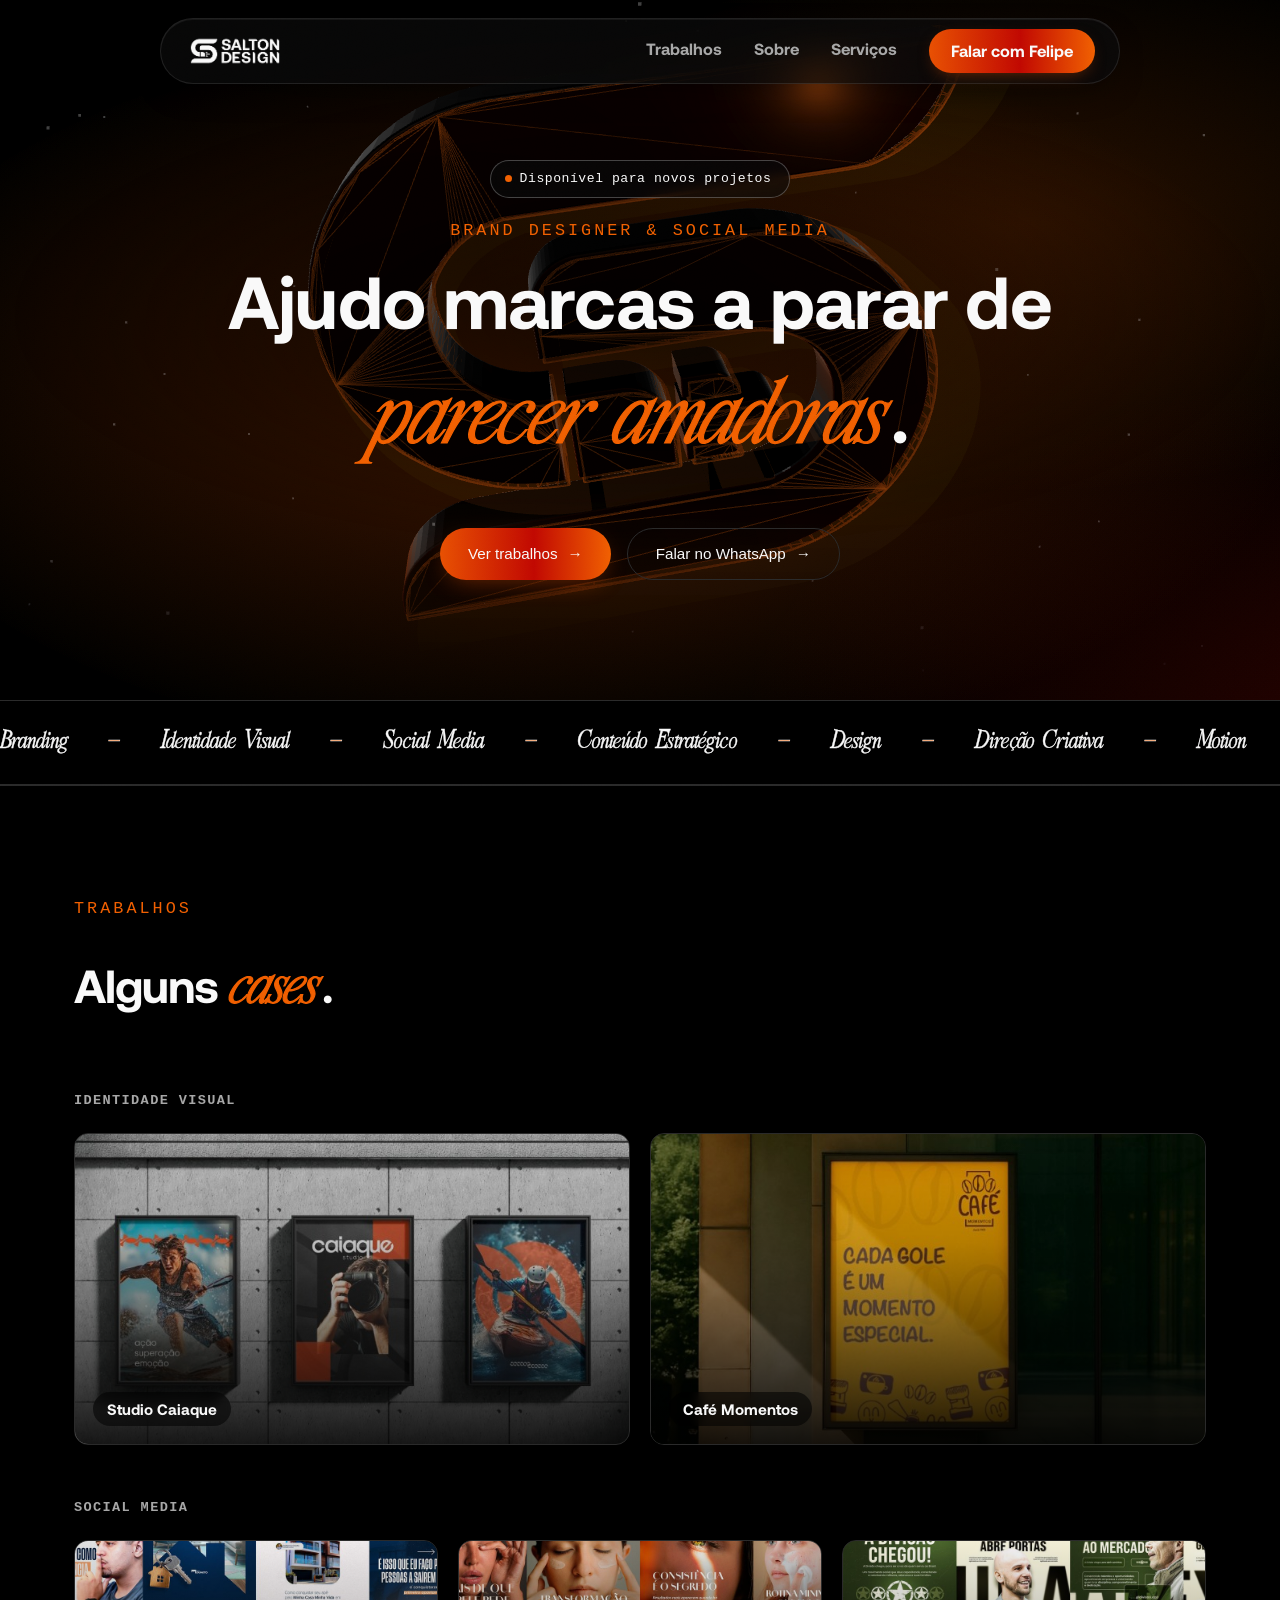
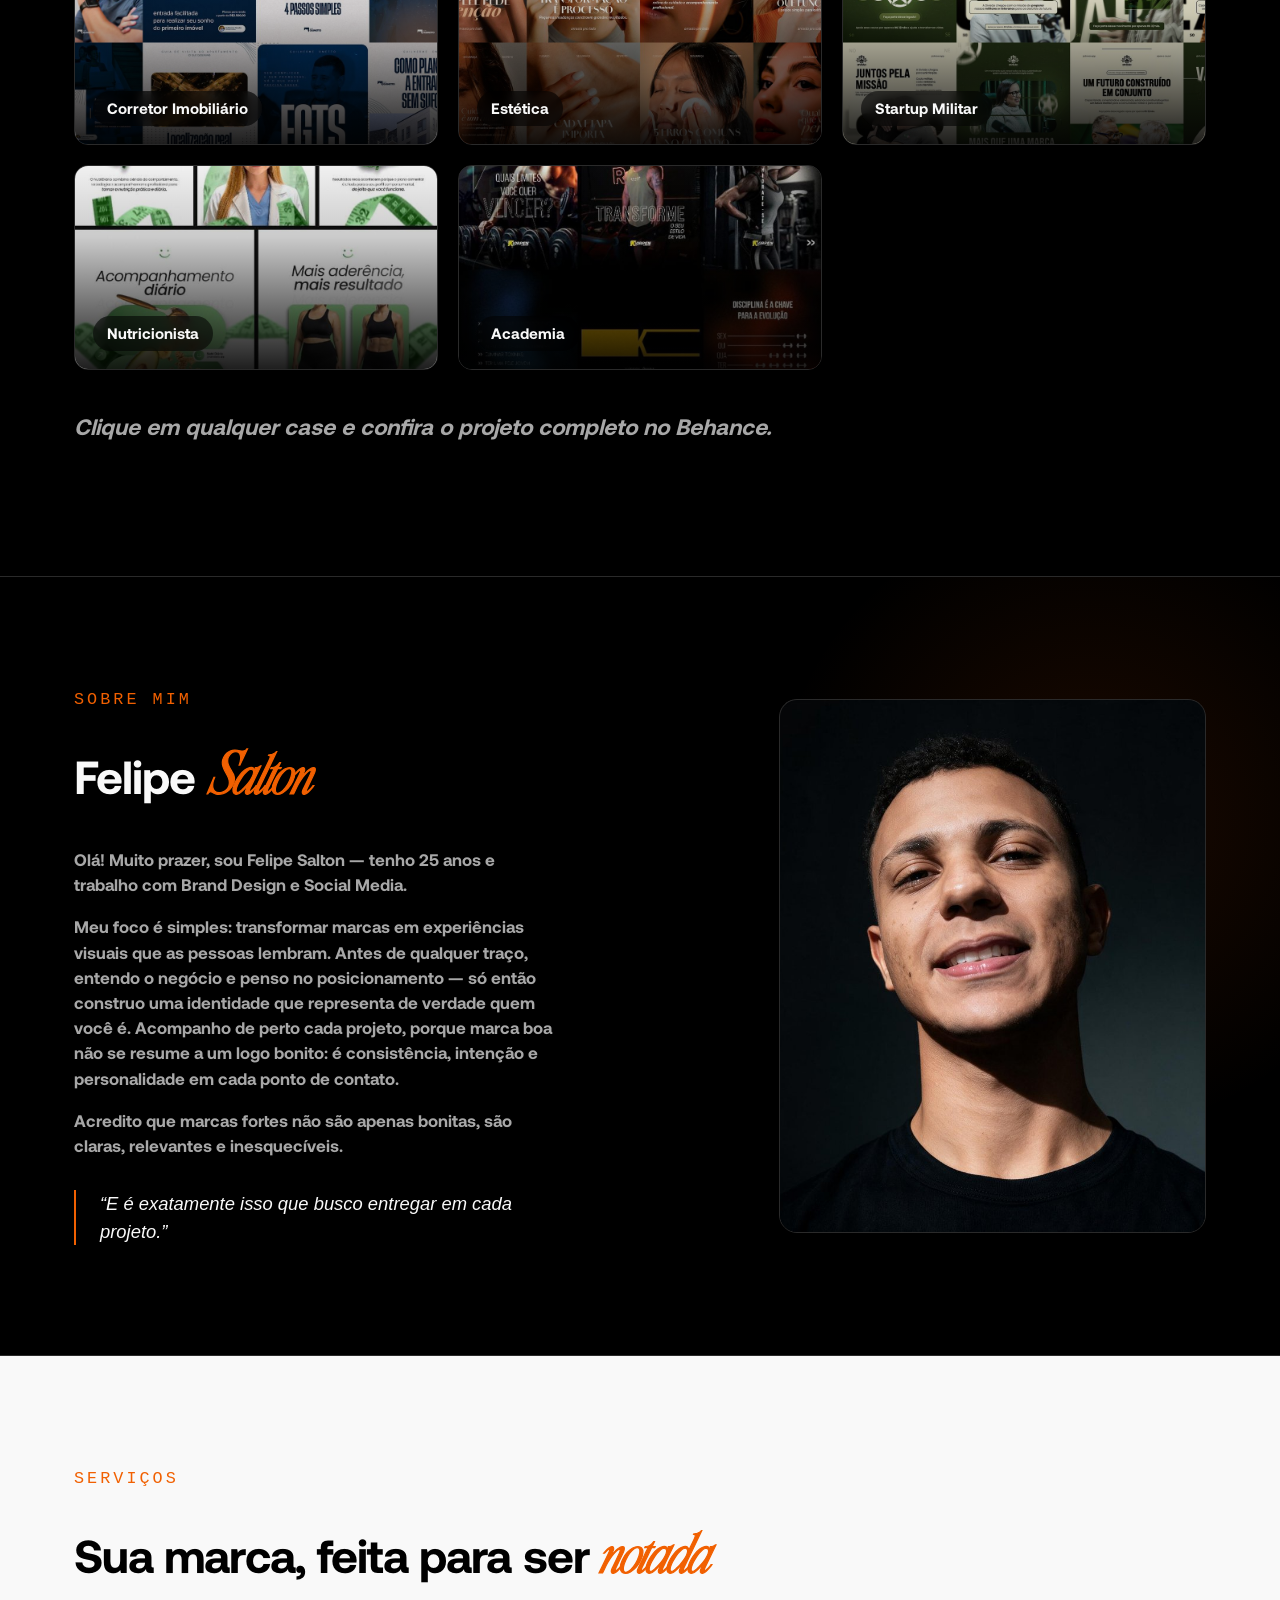
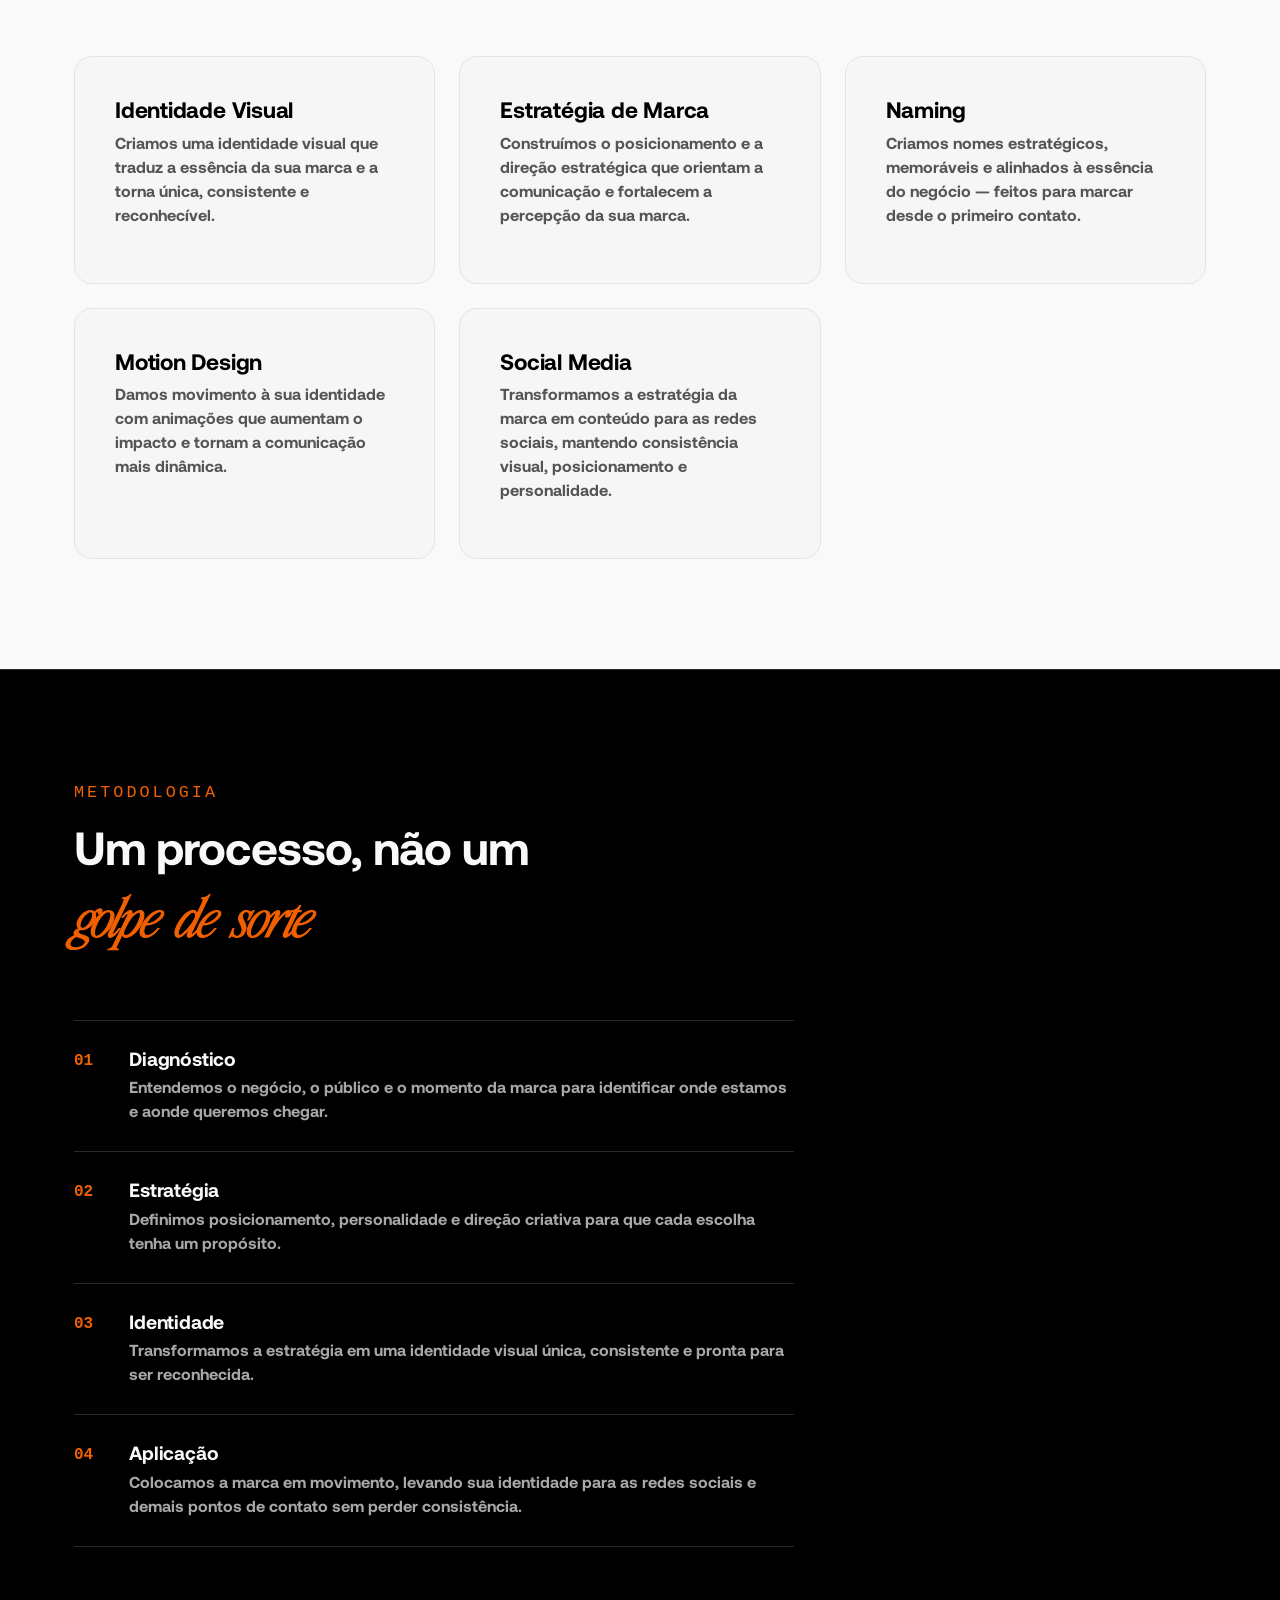
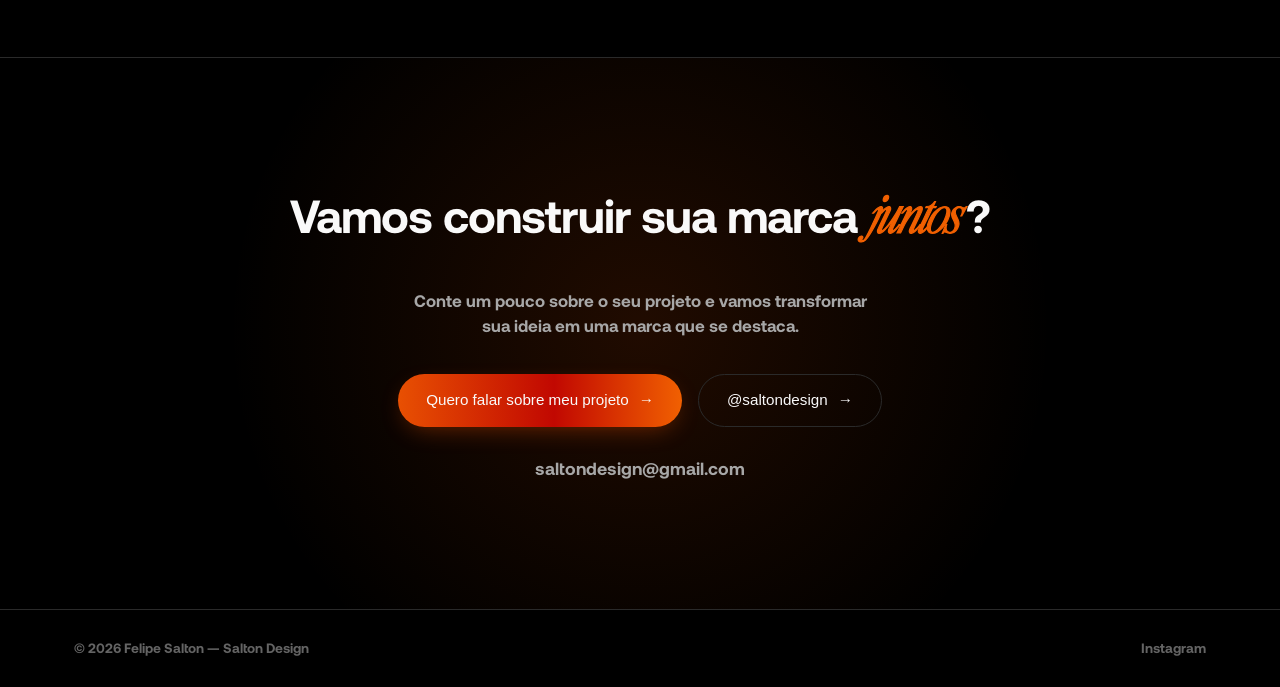
==== index.html @ 29481489 "Atualiza site do Felipe: logo real no fundo 3D do hero, logo e favicon no header, carrossel mobile e" ====
<!doctype html>
<html lang="pt-BR">
<head>
  <meta charset="UTF-8" />
  <meta name="viewport" content="width=device-width, initial-scale=1.0" />
  <title>Felipe Salton — Brand Designer & Social Media</title>
  <meta name="description" content="Felipe Salton — Brand Designer e Social Media. Identidade visual e conteúdo estratégico para marcas que querem parar de parecer amadoras e começar a ser notadas." />
  <link rel="icon" href="favicon.ico" sizes="any" />
  <link rel="icon" type="image/png" sizes="32x32" href="assets/img/favicon-32.png" />
  <link rel="icon" type="image/png" sizes="16x16" href="assets/img/favicon-16.png" />
  <link rel="icon" type="image/png" sizes="192x192" href="assets/img/favicon-192.png" />
  <link rel="apple-touch-icon" href="assets/img/apple-touch-icon.png" />
  <link rel="stylesheet" href="css/style.css" />
</head>
<body>

  <div class="progress-bar" id="progressBar"></div>
  <div class="cursor-glow" id="cursorGlow" aria-hidden="true"></div>

  <header class="site-header" id="top">
    <div class="container header-inner">
      <a href="#top" class="logo">
        <img src="assets/img/logo-salton.png" alt="Salton Design" class="logo-img" />
      </a>
      <nav class="nav" id="nav">
        <a href="#trabalhos">Trabalhos</a>
        <a href="#sobre">Sobre</a>
        <a href="#servicos">Serviços</a>
        <a href="#contato" class="nav-cta">Falar com Felipe</a>
      </nav>
      <button class="nav-toggle" id="navToggle" aria-label="Abrir menu">
        <span></span><span></span><span></span>
      </button>
    </div>
  </header>

  <main>
    <section class="hero">
      <canvas class="hero-canvas" id="heroCanvas" aria-hidden="true"></canvas>
      <div class="container hero-content">
        <div class="status-pill reveal">
          <span class="status-dot"></span>
          Disponível para novos projetos
        </div>
        <p class="eyebrow reveal">Brand Designer & Social Media</p>
        <h1 class="hero-title reveal">
          Ajudo marcas a parar de <em class="gradient-text">parecer amadoras</em>.
        </h1>
        <div class="hero-actions reveal">
          <a href="#trabalhos" class="btn btn-primary">Ver trabalhos</a>
          <a href="#contato" class="btn btn-outline">Falar no WhatsApp</a>
        </div>
      </div>
    </section>

    <div class="marquee" aria-hidden="true">
      <div class="marquee-track">
        <span>Branding</span><span class="dot">—</span>
        <span>Identidade Visual</span><span class="dot">—</span>
        <span>Social Media</span><span class="dot">—</span>
        <span>Conteúdo Estratégico</span><span class="dot">—</span>
        <span>Design</span><span class="dot">—</span>
        <span>Direção Criativa</span><span class="dot">—</span>
        <span>Motion</span><span class="dot">—</span>
        <span>Branding</span><span class="dot">—</span>
        <span>Identidade Visual</span><span class="dot">—</span>
        <span>Social Media</span><span class="dot">—</span>
        <span>Conteúdo Estratégico</span><span class="dot">—</span>
        <span>Design</span><span class="dot">—</span>
        <span>Direção Criativa</span><span class="dot">—</span>
        <span>Motion</span><span class="dot">—</span>
      </div>
    </div>

    <section id="trabalhos" class="section trabalhos">
      <div class="container">
        <p class="eyebrow reveal">Trabalhos</p>
        <h2 class="reveal">Alguns <em class="gradient-text">cases</em>.</h2>

        <h3 class="trabalhos-subhead reveal">Identidade Visual</h3>
        <div class="trabalhos-carousel">
          <button type="button" class="carousel-arrow carousel-arrow--prev" data-carousel-prev aria-label="Case anterior">‹</button>
          <div class="trabalhos-grid" data-carousel-track>
            <a href="https://www.behance.net/gallery/246792727/Studio-Caiaque" target="_blank" rel="noopener" class="trabalho-card reveal">
              <img class="trabalho-img" src="assets/img/studio-caiaque-capa.jpg" alt="Identidade visual Caiaque Studio" loading="lazy" />
              <span class="trabalho-label">Studio Caiaque</span>
              <span class="trabalho-arrow">↗</span>
            </a>
            <a href="https://www.behance.net/gallery/240354937/Caf-Momentos-Identidade-Visual" target="_blank" rel="noopener" class="trabalho-card reveal">
              <img class="trabalho-img" src="assets/img/cafe-momentos-capa.jpg" alt="Identidade visual Café Momentos" loading="lazy" />
              <span class="trabalho-label">Café Momentos</span>
              <span class="trabalho-arrow">↗</span>
            </a>
          </div>
          <button type="button" class="carousel-arrow carousel-arrow--next" data-carousel-next aria-label="Próximo case">›</button>
        </div>

        <h3 class="trabalhos-subhead reveal">Social Media</h3>
        <div class="trabalhos-carousel">
          <button type="button" class="carousel-arrow carousel-arrow--prev" data-carousel-prev aria-label="Case anterior">‹</button>
          <div class="trabalhos-grid trabalhos-grid--tres" data-carousel-track>
            <a href="https://www.behance.net/gallery/250361155/Design-Social-Media-Corretor-Imobiliario" target="_blank" rel="noopener" class="trabalho-card reveal">
              <img class="trabalho-img" src="assets/img/corretor-imobiliario-capa.jpg" alt="Social media Corretor Imobiliário" loading="lazy" />
              <span class="trabalho-label">Corretor Imobiliário</span>
              <span class="trabalho-arrow">↗</span>
            </a>
            <a href="https://www.behance.net/gallery/242320475/Design-Social-Media-Esttica" target="_blank" rel="noopener" class="trabalho-card reveal">
              <img class="trabalho-img" src="assets/img/estetica-capa.jpg" alt="Social media Estética" loading="lazy" />
              <span class="trabalho-label">Estética</span>
              <span class="trabalho-arrow">↗</span>
            </a>
            <a href="https://www.behance.net/gallery/234289339/Startup-Militar-Social-Media" target="_blank" rel="noopener" class="trabalho-card reveal">
              <img class="trabalho-img" src="assets/img/startup-militar-capa.jpg" alt="Social media Startup Militar" loading="lazy" />
              <span class="trabalho-label">Startup Militar</span>
              <span class="trabalho-arrow">↗</span>
            </a>
            <a href="https://www.behance.net/gallery/240787285/Social-Media-Nutricionista" target="_blank" rel="noopener" class="trabalho-card reveal">
              <img class="trabalho-img" src="assets/img/nutricionista-capa.jpg" alt="Social media Nutricionista" loading="lazy" />
              <span class="trabalho-label">Nutricionista</span>
              <span class="trabalho-arrow">↗</span>
            </a>
            <a href="https://www.behance.net/gallery/238317147/Academia-Social-Media" target="_blank" rel="noopener" class="trabalho-card reveal">
              <img class="trabalho-img" src="assets/img/academia-capa.jpg" alt="Social media Academia" loading="lazy" />
              <span class="trabalho-label">Academia</span>
              <span class="trabalho-arrow">↗</span>
            </a>
          </div>
          <button type="button" class="carousel-arrow carousel-arrow--next" data-carousel-next aria-label="Próximo case">›</button>
        </div>

        <p class="trabalhos-nota reveal">Clique em qualquer case e confira o projeto completo no Behance.</p>
      </div>
    </section>

    <section id="sobre" class="section sobre">
      <div class="container sobre-grid">
        <div class="sobre-text reveal">
          <p class="eyebrow">Sobre mim</p>
          <h2>Felipe <em class="gradient-text">Salton</em></h2>
          <p>
            Olá! Muito prazer, sou Felipe Salton — tenho 25 anos e trabalho com Brand
            Design e Social Media.
          </p>
          <p>
            Meu foco é simples: transformar marcas em experiências visuais que as pessoas
            lembram. Antes de qualquer traço, entendo o negócio e penso no posicionamento
            — só então construo uma identidade que representa de verdade quem você é.
            Acompanho de perto cada projeto, porque marca boa não se resume a um logo
            bonito: é consistência, intenção e personalidade em cada ponto de contato.
          </p>
          <p>
            Acredito que marcas fortes não são apenas bonitas, são claras, relevantes e
            inesquecíveis.
          </p>
          <blockquote class="sobre-quote">
            “E é exatamente isso que busco entregar em cada projeto.”
          </blockquote>
        </div>
        <div class="sobre-photo reveal">
          <div class="photo-frame">
            <img class="photo-img" src="assets/img/felipe-foto.jpg" alt="Felipe Salton" loading="lazy" />
          </div>
        </div>
      </div>
    </section>

    <section id="servicos" class="section servicos">
      <div class="container">
        <p class="eyebrow reveal">Serviços</p>
        <h2 class="reveal">Sua marca, feita para ser <em class="gradient-text">notada</em></h2>
        <div class="servicos-grid servicos-grid--cinco">
          <div class="servico-card reveal">
            <h3>Identidade Visual</h3>
            <p>Criamos uma identidade visual que traduz a essência da sua marca e a torna única, consistente e reconhecível.</p>
          </div>
          <div class="servico-card reveal">
            <h3>Estratégia de Marca</h3>
            <p>Construímos o posicionamento e a direção estratégica que orientam a comunicação e fortalecem a percepção da sua marca.</p>
          </div>
          <div class="servico-card reveal">
            <h3>Naming</h3>
            <p>Criamos nomes estratégicos, memoráveis e alinhados à essência do negócio — feitos para marcar desde o primeiro contato.</p>
          </div>
          <div class="servico-card reveal">
            <h3>Motion Design</h3>
            <p>Damos movimento à sua identidade com animações que aumentam o impacto e tornam a comunicação mais dinâmica.</p>
          </div>
          <div class="servico-card reveal">
            <h3>Social Media</h3>
            <p>Transformamos a estratégia da marca em conteúdo para as redes sociais, mantendo consistência visual, posicionamento e personalidade.</p>
          </div>
        </div>
      </div>
    </section>

    <section id="metodologia" class="section metodologia">
      <div class="container">
        <p class="eyebrow reveal">Metodologia</p>
        <h2 class="reveal">Um processo, não um <br /><em class="gradient-text">golpe de sorte</em></h2>
        <ol class="metodologia-lista">
          <li class="metodologia-item reveal">
            <span class="metodologia-num">01</span>
            <div>
              <h3>Diagnóstico</h3>
              <p>Entendemos o negócio, o público e o momento da marca para identificar onde estamos e aonde queremos chegar.</p>
            </div>
          </li>
          <li class="metodologia-item reveal">
            <span class="metodologia-num">02</span>
            <div>
              <h3>Estratégia</h3>
              <p>Definimos posicionamento, personalidade e direção criativa para que cada escolha tenha um propósito.</p>
            </div>
          </li>
          <li class="metodologia-item reveal">
            <span class="metodologia-num">03</span>
            <div>
              <h3>Identidade</h3>
              <p>Transformamos a estratégia em uma identidade visual única, consistente e pronta para ser reconhecida.</p>
            </div>
          </li>
          <li class="metodologia-item reveal">
            <span class="metodologia-num">04</span>
            <div>
              <h3>Aplicação</h3>
              <p>Colocamos a marca em movimento, levando sua identidade para as redes sociais e demais pontos de contato sem perder consistência.</p>
            </div>
          </li>
        </ol>
      </div>
    </section>

    <section id="contato" class="section contato">
      <div class="container contato-inner reveal">
        <h2>Vamos construir sua marca <em class="gradient-text">juntos</em>?</h2>
        <p class="contato-sub">Conte um pouco sobre o seu projeto e vamos transformar sua ideia em uma marca que se destaca.</p>
        <div class="contato-actions">
          <a href="https://wa.me/5511986952207" target="_blank" rel="noopener" class="btn btn-primary">Quero falar sobre meu projeto</a>
          <a href="https://www.instagram.com/saltondesign/" target="_blank" rel="noopener" class="btn btn-outline">@saltondesign</a>
        </div>
        <p class="contato-email">saltondesign@gmail.com</p>
      </div>
    </section>
  </main>

  <footer class="site-footer">
    <div class="container footer-inner">
      <span>© <span id="year"></span> Felipe Salton — Salton Design</span>
      <a href="https://www.instagram.com/saltondesign/" target="_blank" rel="noopener">Instagram</a>
    </div>
  </footer>

  <script type="module" src="js/hero-3d.js"></script>
  <script src="js/script.js"></script>
</body>
</html>
---- css/style.css ----
/* ==========================================================================
   Felipe Salton — Salton Design
   Fontes reais (Melodrame / Aeonik Pro) via assets/fonts/ — ver README ali.
   Até os arquivos chegarem, usa fallback de sistema equivalente.
   ========================================================================== */

@font-face {
  font-family: "Melodrame";
  src: url("../assets/fonts/Melodrame-Regular.woff2") format("woff2");
  font-weight: 400;
  font-style: normal;
  font-display: swap;
}

@font-face {
  font-family: "Aeonik Pro";
  src: url("../assets/fonts/AeonikPro-Regular.woff2") format("woff2");
  font-weight: 400;
  font-style: normal;
  font-display: swap;
}

@font-face {
  font-family: "Aeonik Pro";
  src: url("../assets/fonts/AeonikPro-Medium.woff2") format("woff2");
  font-weight: 500;
  font-style: normal;
  font-display: swap;
}

@font-face {
  font-family: "Aeonik Pro";
  src: url("../assets/fonts/AeonikPro-Bold.woff2") format("woff2");
  font-weight: 700;
  font-style: normal;
  font-display: swap;
}

/* Temporário: só temos o peso Bold da Aeonik Pro por enquanto. Cobre
   também o peso 400 (texto de corpo) com o mesmo arquivo pra usar a
   tipografia real da marca em vez do fallback do sistema. Remover
   assim que os pesos Regular/Medium chegarem (ver README em assets/fonts/). */
@font-face {
  font-family: "Aeonik Pro";
  src: url("../assets/fonts/AeonikPro-Bold.woff2") format("woff2");
  font-weight: 400;
  font-style: normal;
  font-display: swap;
}

:root {
  --black: #000000;
  --white: #f9f9f9;
  --gray: #646464;
  --gray-light: #a7a7a7;
  --gray-dark: #333333;
  --gray-border: #2a2a2a;
  --orange: #e85002;
  --orange-2: #f16001;
  --red: #c10801;

  --gradient: linear-gradient(90deg, var(--orange) 0%, var(--red) 55%, var(--orange-2) 100%);

  --font-display: "Melodrame", Georgia, "Times New Roman", serif;
  --font-body: "Aeonik Pro", "Inter", "Helvetica Neue", Arial, sans-serif;
  --font-mono: "SFMono-Regular", "JetBrains Mono", Consolas, "Liberation Mono", Menlo, monospace;

  --container: 1180px;
}

* { box-sizing: border-box; }

html { scroll-behavior: smooth; }

body {
  margin: 0;
  background: var(--black);
  color: var(--white);
  font-family: var(--font-body);
  line-height: 1.5;
  -webkit-font-smoothing: antialiased;
  position: relative;
}

/* Textura de ruído sutil sobre todo o site */
body::after {
  content: "";
  position: fixed;
  inset: 0;
  z-index: 999;
  pointer-events: none;
  opacity: 0.035;
  mix-blend-mode: overlay;
  background-image: url("data:image/svg+xml;utf8,<svg xmlns='http://www.w3.org/2000/svg' width='120' height='120'><filter id='n'><feTurbulence type='fractalNoise' baseFrequency='0.9' numOctaves='2' stitchTiles='stitch'/></filter><rect width='100%25' height='100%25' filter='url(%23n)'/></svg>");
}

main, .site-header, .site-footer, .marquee { position: relative; z-index: 1; }

/* Brilho que acompanha o cursor — só em telas com mouse de verdade */
.cursor-glow {
  position: fixed;
  inset: 0;
  z-index: 1;
  pointer-events: none;
  opacity: 0;
  transition: opacity 0.4s ease;
  background: radial-gradient(560px circle at var(--mx, 50%) var(--my, 50%), rgba(232, 80, 2, 0.07), transparent 70%);
}

.cursor-glow.is-active { opacity: 1; }

@media (prefers-reduced-motion: reduce), (hover: none) {
  .cursor-glow { display: none; }
}

/* Barra de progresso de leitura */
.progress-bar {
  position: fixed;
  top: 0;
  left: 0;
  height: 3px;
  width: 0%;
  background: var(--gradient);
  z-index: 1000;
  transition: width 0.1s linear;
}


img { max-width: 100%; display: block; }

a { color: inherit; text-decoration: none; }

h1, h2, h3 {
  font-family: var(--font-body);
  font-weight: 700;
  margin: 0 0 0.4em;
  line-height: 1.08;
  letter-spacing: -0.01em;
}

p { color: var(--gray-light); margin: 0 0 1em; }

.container {
  max-width: var(--container);
  margin: 0 auto;
  padding: 0 24px;
}

.eyebrow {
  display: flex;
  align-items: center;
  gap: 0.5em;
  text-transform: uppercase;
  letter-spacing: 0.18em;
  font-size: 1.05rem;
  color: var(--orange-2);
  font-family: var(--font-mono);
  font-weight: 500;
  margin-bottom: 1em;
}

.hero-content .eyebrow { justify-content: center; }

.gradient-text {
  display: inline-block;
  font-family: var(--font-display);
  font-weight: 400;
  font-style: italic;
  font-size: 1.35em;
  line-height: 1.6;
  margin-right: 0.1em;
  color: var(--orange-2);
  -webkit-text-stroke: 1.2px var(--orange-2);
}

/* Buttons -------------------------------------------------------------- */

.btn {
  display: inline-flex;
  align-items: center;
  justify-content: center;
  padding: 14px 28px;
  border-radius: 999px;
  font-size: 0.95rem;
  font-weight: 500;
  transition: transform 0.25s ease, opacity 0.25s ease;
}

.btn:hover { transform: translateY(-2px); }

.btn-primary {
  background: var(--gradient);
  color: var(--white);
  box-shadow: 0 8px 24px -8px rgba(232, 80, 2, 0.45);
}

.btn-primary:hover {
  box-shadow: 0 14px 32px -10px rgba(232, 80, 2, 0.6);
}

.btn-outline {
  border: 1px solid var(--gray-border);
  color: var(--white);
}

.btn-outline:hover {
  border-color: var(--orange-2);
  background: rgba(232, 80, 2, 0.08);
}

.btn::after {
  content: "→";
  margin-left: 10px;
  display: inline-block;
  transition: transform 0.25s ease;
}

.btn:hover::after { transform: translateX(4px); }

/* Header ----------------------------------------------------------------- */

.site-header {
  position: fixed;
  top: 18px;
  left: 50%;
  transform: translateX(-50%);
  width: min(960px, calc(100% - 32px));
  z-index: 50;
  background: rgba(10, 10, 10, 0.72);
  backdrop-filter: blur(18px);
  -webkit-backdrop-filter: blur(18px);
  border: 1px solid rgba(249, 249, 249, 0.1);
  border-radius: 999px;
  box-shadow: 0 12px 32px -12px rgba(0, 0, 0, 0.6), inset 0 1px 0 rgba(249, 249, 249, 0.06);
  transition: border-color 0.3s ease, background 0.3s ease, box-shadow 0.3s ease;
}

.site-header.is-scrolled {
  background: rgba(8, 8, 8, 0.9);
  border-color: rgba(249, 249, 249, 0.16);
  box-shadow: 0 12px 32px -10px rgba(0, 0, 0, 0.75), inset 0 1px 0 rgba(249, 249, 249, 0.08);
}

.header-inner {
  display: flex;
  align-items: center;
  justify-content: space-between;
  height: 64px;
}

.logo {
  display: flex;
  align-items: center;
}

.logo-img {
  height: 56px;
  width: auto;
  display: block;
}

.nav {
  display: flex;
  align-items: center;
  gap: 32px;
  font-size: 1.02rem;
}

.nav a {
  position: relative;
  color: var(--gray-light);
  padding-bottom: 4px;
  transition: color 0.2s ease;
}

.nav a::after {
  content: "";
  position: absolute;
  left: 0;
  right: 100%;
  bottom: 0;
  height: 1px;
  background: var(--orange-2);
  transition: right 0.25s ease;
}

.nav a:hover { color: var(--white); }
.nav a:hover::after { right: 0; }

.nav a.nav-cta {
  color: var(--white) !important;
  background: var(--gradient);
  padding: 10px 22px;
  border-radius: 999px;
  box-shadow: 0 6px 18px -8px rgba(232, 80, 2, 0.55);
  transition: transform 0.2s ease, box-shadow 0.2s ease;
}

.nav-cta::after { display: none; }

.nav-cta:hover {
  transform: translateY(-1px);
  box-shadow: 0 10px 22px -8px rgba(232, 80, 2, 0.7);
}

.nav-toggle {
  display: none;
  flex-direction: column;
  gap: 5px;
  background: none;
  border: none;
  cursor: pointer;
  padding: 8px;
}

.nav-toggle span {
  width: 22px;
  height: 2px;
  background: var(--white);
}

/* Hero --------------------------------------------------------------- */

.hero {
  position: relative;
  padding: 160px 0 120px;
  text-align: center;
  overflow: hidden;
  background-color: var(--black);
}

/* fundo de reserva em CSS puro — sempre visível por baixo do canvas 3D.
   Garante que o hero nunca fique vazio se o WebGL falhar (driver de
   vídeo, aceleração desligada, bloqueio de extensão etc.) */
.hero::after {
  content: "";
  position: absolute;
  inset: 0;
  z-index: 0;
  background-image:
    radial-gradient(ellipse 60% 55% at 28% 35%, rgba(232, 80, 2, 0.28), transparent 60%),
    radial-gradient(ellipse 55% 50% at 72% 65%, rgba(193, 8, 1, 0.22), transparent 65%),
    radial-gradient(ellipse 45% 40% at 50% 20%, rgba(241, 96, 1, 0.16), transparent 60%);
  background-size: 160% 160%;
  animation: hero-glow-drift 18s ease-in-out infinite alternate;
}

@keyframes hero-glow-drift {
  0% { background-position: 0% 0%; }
  100% { background-position: 100% 40%; }
}

@media (prefers-reduced-motion: reduce) {
  .hero::after { animation: none; }
}

.hero-canvas {
  position: absolute;
  inset: 0;
  z-index: 1;
  width: 100%;
  height: 100%;
  display: block;
  -webkit-mask-image: linear-gradient(to bottom, black 0%, black 70%, transparent 100%);
  mask-image: linear-gradient(to bottom, black 0%, black 70%, transparent 100%);
  filter: brightness(0.6) saturate(0.9);
  opacity: 0;
  transition: opacity 1s ease;
}

.hero-canvas.is-ready { opacity: 1; }

.hero-content {
  position: relative;
  z-index: 2;
}

.hero-content::before {
  content: "";
  position: absolute;
  z-index: -1;
  inset: -60px -80px;
  background: radial-gradient(ellipse 65% 60% at 50% 40%, rgba(0, 0, 0, 0.6), transparent 72%);
  pointer-events: none;
}

.status-pill {
  display: inline-flex;
  align-items: center;
  gap: 8px;
  margin: 0 auto 20px;
  padding: 8px 18px 8px 14px;
  border: 1px solid rgba(249, 249, 249, 0.25);
  border-radius: 999px;
  background: rgba(10, 10, 10, 0.55);
  backdrop-filter: blur(6px);
  font-family: var(--font-mono);
  font-size: 0.82rem;
  letter-spacing: 0.04em;
  color: var(--white);
}

.status-dot {
  width: 7px;
  height: 7px;
  border-radius: 50%;
  background: var(--orange-2);
  box-shadow: 0 0 0 0 rgba(241, 96, 1, 0.6);
  animation: status-pulse 2.4s ease-out infinite;
}

@keyframes status-pulse {
  0% { box-shadow: 0 0 0 0 rgba(241, 96, 1, 0.55); }
  70% { box-shadow: 0 0 0 8px rgba(241, 96, 1, 0); }
  100% { box-shadow: 0 0 0 0 rgba(241, 96, 1, 0); }
}

@media (prefers-reduced-motion: reduce) {
  .status-dot { animation: none; }
}

.hero-title {
  font-size: clamp(2.4rem, 6vw, 4.6rem);
  max-width: 900px;
  margin-left: auto;
  margin-right: auto;
}

.hero-sub {
  max-width: 560px;
  margin: 24px auto 40px;
  font-size: 1.05rem;
}

.hero-actions {
  display: flex;
  gap: 16px;
  justify-content: center;
  flex-wrap: wrap;
}

/* Marquee ------------------------------------------------------------- */

.marquee {
  overflow: hidden;
  border-top: 1px solid var(--gray-border);
  border-bottom: 1px solid var(--gray-border);
  padding: 22px 0;
  background: var(--black);
}

.marquee-track {
  display: flex;
  align-items: center;
  gap: 40px;
  width: max-content;
  animation: marquee 26s linear infinite;
  font-family: var(--font-display);
  font-size: clamp(1.1rem, 2.2vw, 1.6rem);
  color: var(--white);
  -webkit-text-stroke: 0.4px var(--white);
  white-space: nowrap;
}

.marquee-track .dot { color: var(--orange-2); font-style: normal; }

@keyframes marquee {
  from { transform: translateX(0); }
  to { transform: translateX(-50%); }
}

@media (prefers-reduced-motion: reduce) {
  .marquee-track { animation: none; }
}

/* Section generic ------------------------------------------------------ */

.section { padding: 110px 0; border-top: 1px solid var(--gray-border); }

.section h2 {
  font-size: clamp(2rem, 4.2vw, 2.9rem);
  letter-spacing: -0.02em;
  max-width: 900px;
}

/* Sobre ------------------------------------------------------------------ */

.sobre {
  position: relative;
  overflow: hidden;
}

.sobre::before {
  content: "";
  position: absolute;
  z-index: 0;
  top: -10%;
  right: -10%;
  width: 50%;
  aspect-ratio: 1;
  background: radial-gradient(circle, rgba(232, 80, 2, 0.12), transparent 70%);
  pointer-events: none;
}

.sobre-grid {
  position: relative;
  z-index: 1;
  display: grid;
  grid-template-columns: 1.2fr 0.8fr;
  gap: 64px;
  align-items: center;
}

.sobre-text p { font-size: 1.05rem; max-width: 480px; }

.sobre-quote {
  margin: 32px 0 0;
  padding-left: 24px;
  border-left: 2px solid var(--orange-2);
  font-family: var(--font-body);
  font-weight: 500;
  font-style: italic;
  font-size: 1.15rem;
  color: var(--white);
  max-width: 480px;
}

.photo-frame {
  position: relative;
  aspect-ratio: 4 / 5;
  border-radius: 18px;
  background: linear-gradient(160deg, var(--gray-dark), var(--black) 60%);
  border: 1px solid var(--gray-border);
  overflow: hidden;
}

.photo-img {
  width: 100%;
  height: 100%;
  object-fit: cover;
  object-position: top center;
}

/* Metodologia -------------------------------------------------------------- */

.metodologia-lista {
  list-style: none;
  margin: 48px 0 0;
  padding: 0;
  max-width: 720px;
}

.metodologia-item {
  position: relative;
  display: flex;
  gap: 20px;
  align-items: flex-start;
  padding: 28px 0;
  border-top: 1px solid var(--gray-border);
  transition: padding-left 0.3s ease;
}

.metodologia-item:last-child {
  border-bottom: 1px solid var(--gray-border);
}

.metodologia-num {
  flex-shrink: 0;
  width: 2.2rem;
  font-family: var(--font-mono);
  font-size: 1rem;
  font-weight: 600;
  color: var(--orange-2);
}

.metodologia-item:hover {
  padding-left: 8px;
}

.metodologia-item h3 {
  font-size: 1.2rem;
  margin-bottom: 0.3em;
}

.metodologia-item p { margin: 0; }

.metodologia-lista .metodologia-item:nth-child(1) { transition-delay: 0s; }
.metodologia-lista .metodologia-item:nth-child(2) { transition-delay: 0.08s; }
.metodologia-lista .metodologia-item:nth-child(3) { transition-delay: 0.16s; }
.metodologia-lista .metodologia-item:nth-child(4) { transition-delay: 0.24s; }

/* Serviços — respiro claro no meio do site escuro -------------------------- */

.servicos {
  background: var(--white);
  color: var(--black);
}

.servicos h2,
.servico-card h3 { color: var(--black); }

.servico-card p { color: #555; }

.servicos-grid {
  display: grid;
  grid-template-columns: repeat(2, 1fr);
  gap: 24px;
  margin-top: 48px;
}

.servicos-grid--cinco { grid-template-columns: repeat(3, 1fr); }

.servico-card {
  position: relative;
  padding: 40px;
  border: 1px solid #e4e4e4;
  border-radius: 18px;
  overflow: hidden;
  background: #f6f6f6;
}

.servico-card::before {
  content: "";
  position: absolute;
  top: 0;
  left: 0;
  right: 0;
  height: 2px;
  background: var(--gradient);
  transform: scaleX(0);
  transform-origin: left;
  transition: transform 0.4s ease;
}

.servico-card.reveal {
  transition: opacity 0.6s ease, transform 0.35s ease, border-color 0.3s ease, box-shadow 0.3s ease;
}

.servico-card:hover {
  border-color: var(--orange-2);
  transform: translateY(-4px);
  box-shadow: 0 24px 48px -28px rgba(232, 80, 2, 0.4);
}

.servico-card:hover::before { transform: scaleX(1); }

.servicos-grid .servico-card:nth-child(1) { transition-delay: 0s; }
.servicos-grid .servico-card:nth-child(2) { transition-delay: 0.1s; }
.servicos-grid .servico-card:nth-child(3) { transition-delay: 0.2s; }
.servicos-grid .servico-card:nth-child(4) { transition-delay: 0.3s; }
.servicos-grid .servico-card:nth-child(5) { transition-delay: 0.4s; }

.servico-card h3 {
  font-size: 1.4rem;
  margin-top: 0;
}

/* Trabalhos ------------------------------------------------------------- */

.trabalhos-subhead {
  font-family: var(--font-mono);
  font-size: 0.85rem;
  color: var(--gray-light);
  text-transform: uppercase;
  letter-spacing: 0.1em;
  margin: 56px 0 0;
}

.trabalhos-grid {
  display: grid;
  grid-template-columns: repeat(2, 1fr);
  gap: 20px;
  margin-top: 24px;
}

.trabalhos-grid--tres { grid-template-columns: repeat(3, 1fr); }

.trabalhos-carousel { position: relative; }

.carousel-arrow {
  display: none;
  align-items: center;
  justify-content: center;
  position: absolute;
  top: 50%;
  transform: translateY(-50%);
  width: 38px;
  height: 38px;
  border-radius: 50%;
  border: 1px solid rgba(249, 249, 249, 0.25);
  background: rgba(10, 10, 10, 0.7);
  backdrop-filter: blur(6px);
  -webkit-backdrop-filter: blur(6px);
  color: var(--white);
  font-size: 1.4rem;
  line-height: 1;
  z-index: 5;
  cursor: pointer;
  box-shadow: 0 8px 20px -8px rgba(0, 0, 0, 0.6);
  transition: transform 0.2s ease, background-color 0.2s ease, border-color 0.2s ease;
}

.carousel-arrow:active {
  transform: translateY(-50%) scale(0.9);
  background: rgba(232, 80, 2, 0.85);
  border-color: transparent;
}

.carousel-arrow--prev { left: -8px; }
.carousel-arrow--next { right: -8px; }

.trabalho-card {
  position: relative;
  aspect-ratio: 16 / 9;
  border-radius: 14px;
  background: linear-gradient(150deg, var(--gray-dark), var(--black) 70%);
  border: 1px solid var(--gray-border);
  display: flex;
  flex-direction: column;
  justify-content: flex-end;
  padding: 18px;
  overflow: hidden;
}

/* Especificidade maior que .reveal de propósito: evita que o shorthand
   `transition` de .reveal (opacity/transform) apague as transições de
   hover (border-color/box-shadow) declaradas aqui. */
.trabalho-card.reveal {
  transition: opacity 0.6s ease, transform 0.4s ease, border-color 0.3s ease, box-shadow 0.3s ease;
}

.trabalho-img {
  position: absolute;
  inset: 0;
  z-index: 0;
  width: 100%;
  height: 100%;
  object-fit: cover;
  transition: transform 0.5s ease;
}

/* scrim permanente — garante legibilidade do número/label sobre a foto */
.trabalho-card::after {
  content: "";
  position: absolute;
  inset: 0;
  z-index: 1;
  background: linear-gradient(180deg, rgba(0, 0, 0, 0.05) 0%, rgba(0, 0, 0, 0.2) 35%, rgba(0, 0, 0, 0.88) 100%);
}

.trabalho-card::before {
  content: "";
  position: absolute;
  inset: 0;
  z-index: 2;
  background: var(--gradient);
  opacity: 0;
  transition: opacity 0.35s ease;
}

.trabalho-label {
  display: inline-block;
  width: fit-content;
  font-size: 0.95rem;
  color: var(--white);
  position: relative;
  z-index: 3;
  padding: 6px 14px;
  border-radius: 999px;
  background: rgba(0, 0, 0, 0.55);
  backdrop-filter: blur(6px);
  -webkit-backdrop-filter: blur(6px);
  transition: color 0.3s ease, background 0.3s ease;
}

.trabalho-arrow {
  position: absolute;
  z-index: 3;
  bottom: 18px;
  right: 18px;
  font-size: 1.1rem;
  color: var(--white);
  opacity: 0;
  transform: translate(-6px, 6px);
  transition: opacity 0.3s ease, transform 0.3s ease;
}

.trabalho-card:hover {
  transform: translateY(-6px);
  border-color: var(--orange-2);
  box-shadow: 0 20px 40px -20px rgba(232, 80, 2, 0.35);
}

.trabalho-card:hover .trabalho-img { transform: scale(1.05); }

.trabalho-card:hover::before { opacity: 0.12; }

.trabalho-card:hover .trabalho-label { color: var(--white); }

.trabalho-card:hover .trabalho-arrow {
  opacity: 1;
  transform: translate(0, 0);
}

.trabalhos-grid .trabalho-card:nth-child(1) { transition-delay: 0s; }
.trabalhos-grid .trabalho-card:nth-child(2) { transition-delay: 0.08s; }
.trabalhos-grid .trabalho-card:nth-child(3) { transition-delay: 0.16s; }
.trabalhos-grid .trabalho-card:nth-child(4) { transition-delay: 0.24s; }
.trabalhos-grid .trabalho-card:nth-child(5) { transition-delay: 0.32s; }

.trabalhos-nota {
  margin-top: 40px;
  font-size: 1.4rem;
  font-style: italic;
  color: var(--gray-light);
}

/* Contato ----------------------------------------------------------------- */

.contato {
  position: relative;
  overflow: hidden;
  text-align: center;
}

.contato::before {
  content: "";
  position: absolute;
  z-index: 0;
  bottom: -30%;
  left: 50%;
  transform: translateX(-50%);
  width: 70%;
  aspect-ratio: 1;
  background: radial-gradient(ellipse, rgba(232, 80, 2, 0.14), transparent 65%);
  pointer-events: none;
}

.contato .container { position: relative; z-index: 1; }

.contato h2 { max-width: 720px; margin-left: auto; margin-right: auto; }

.contato-sub {
  margin: 20px auto 0;
  max-width: 480px;
  font-size: 1.05rem;
}

.contato-email {
  margin-top: 28px;
  font-size: 1.1rem;
  color: var(--gray-light);
}

.contato-actions {
  display: flex;
  gap: 16px;
  justify-content: center;
  flex-wrap: wrap;
  margin-top: 36px;
}

/* Footer ------------------------------------------------------------------ */

.site-footer {
  border-top: 1px solid var(--gray-border);
  padding: 28px 0;
}

.footer-inner {
  display: flex;
  justify-content: space-between;
  font-size: 0.85rem;
  color: var(--gray);
}

.footer-inner a:hover { color: var(--white); }

/* Reveal on scroll ---------------------------------------------------------- */

.reveal {
  opacity: 0;
  transform: translateY(24px);
  transition: opacity 0.7s ease, transform 0.7s ease;
}

.reveal.is-visible {
  opacity: 1;
  transform: translateY(0);
}

/* Responsive ---------------------------------------------------------------- */

@media (max-width: 860px) {
  .sobre-grid { grid-template-columns: 1fr; }
  .sobre-photo { order: -1; max-width: 320px; margin: 0 auto; }
  .servicos-grid { grid-template-columns: 1fr; }
  .trabalhos-grid { grid-template-columns: repeat(2, 1fr); }
  .metodologia-item { flex-direction: column; gap: 8px; }

  .trabalhos-carousel [data-carousel-track] {
    display: flex;
    overflow-x: auto;
    scroll-snap-type: x mandatory;
    scroll-behavior: smooth;
    -webkit-overflow-scrolling: touch;
    padding-bottom: 4px;
    scrollbar-width: none;
    mask-image: linear-gradient(to right, transparent, black 16px, black calc(100% - 16px), transparent);
    -webkit-mask-image: linear-gradient(to right, transparent, black 16px, black calc(100% - 16px), transparent);
  }

  .trabalhos-carousel [data-carousel-track]::-webkit-scrollbar { display: none; }

  .trabalhos-carousel [data-carousel-track] .trabalho-card {
    flex: 0 0 82%;
    scroll-snap-align: start;
  }

  .carousel-arrow {
    display: flex;
    width: 34px;
    height: 34px;
    top: 42%;
  }

  .carousel-arrow--prev { left: 4px; }
  .carousel-arrow--next { right: 4px; }

  .nav {
    position: fixed;
    inset: 96px 16px auto 16px;
    background: rgba(10, 10, 10, 0.96);
    border: 1px solid var(--gray-border);
    border-radius: 24px;
    backdrop-filter: blur(14px);
    flex-direction: column;
    justify-content: flex-start;
    align-items: flex-start;
    padding: 32px 28px;
    gap: 22px;
    font-size: 1.2rem;
    transform: translateY(-16px);
    opacity: 0;
    pointer-events: none;
    transition: transform 0.3s ease, opacity 0.3s ease;
  }

  .nav.is-open {
    transform: translateY(0);
    opacity: 1;
    pointer-events: auto;
  }

  .nav-toggle { display: flex; }

  .hero { padding: 120px 0 80px; }
  .section { padding: 80px 0; }
}
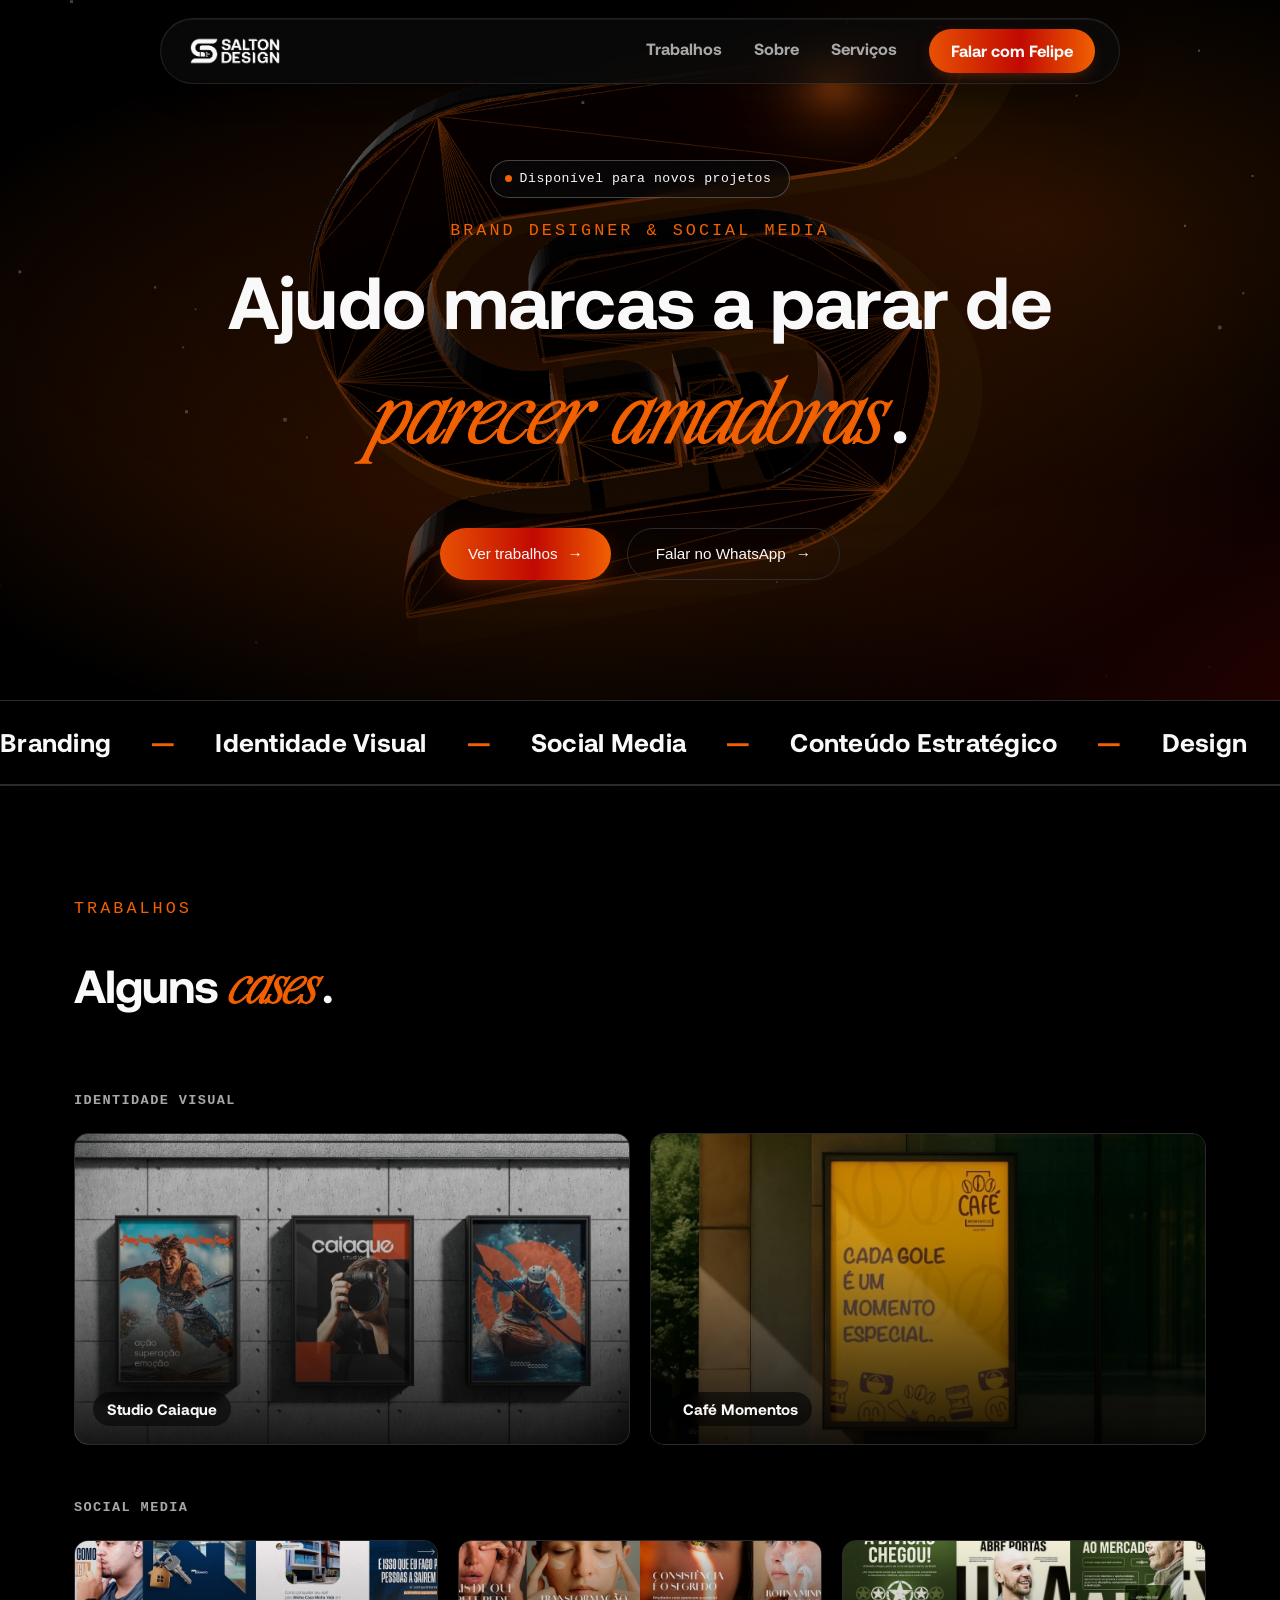
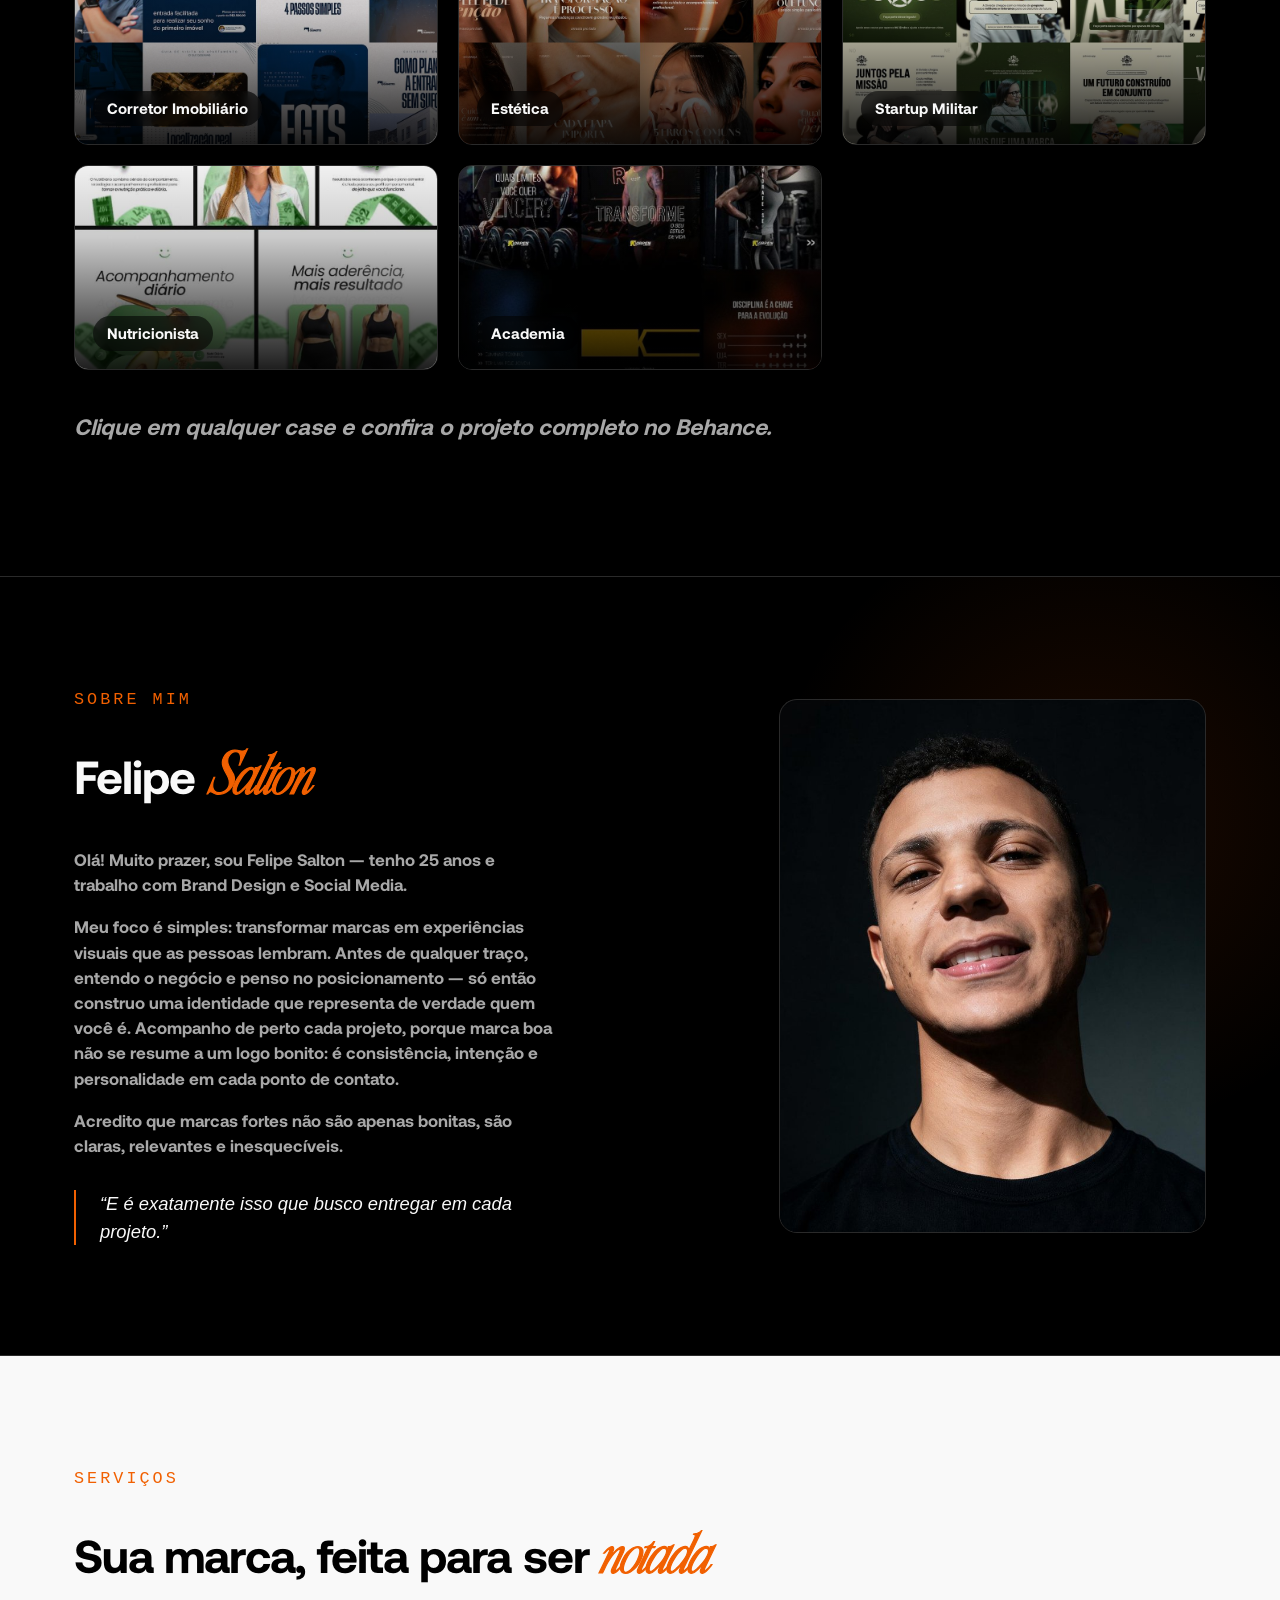
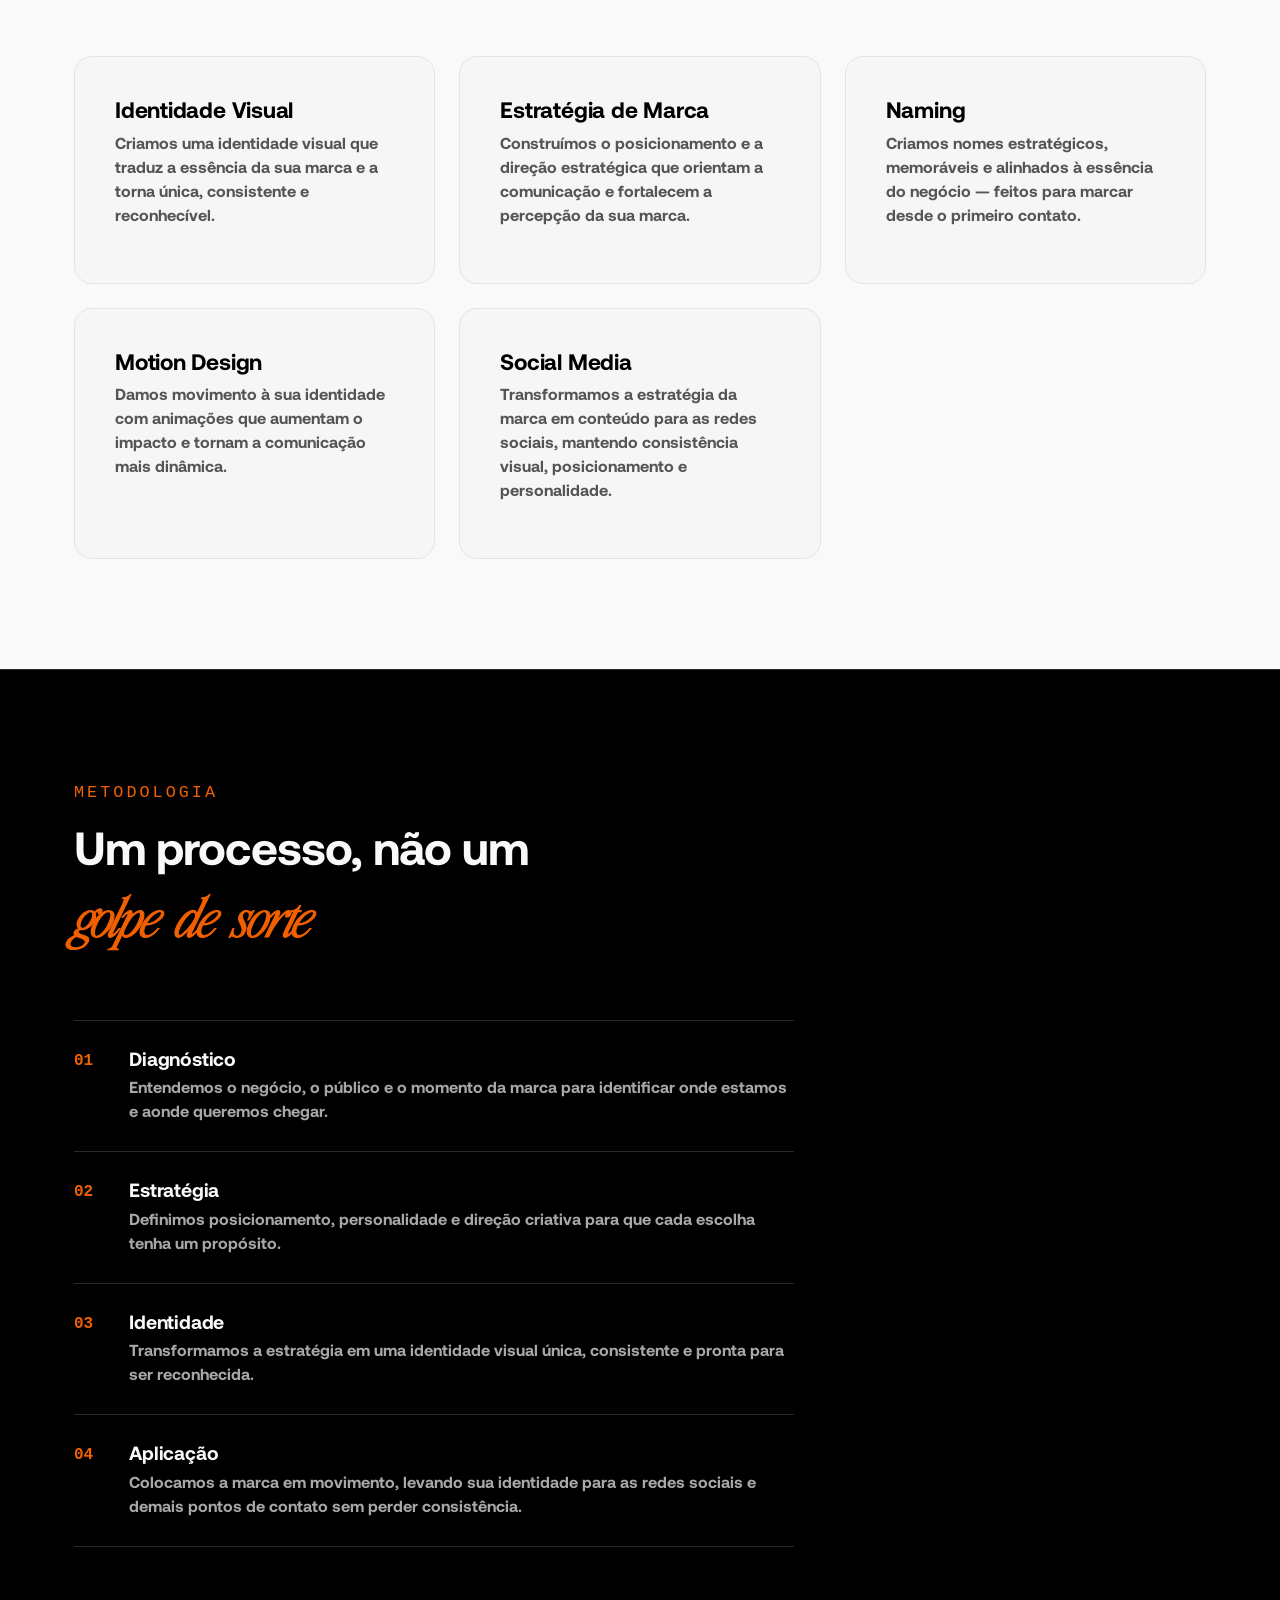
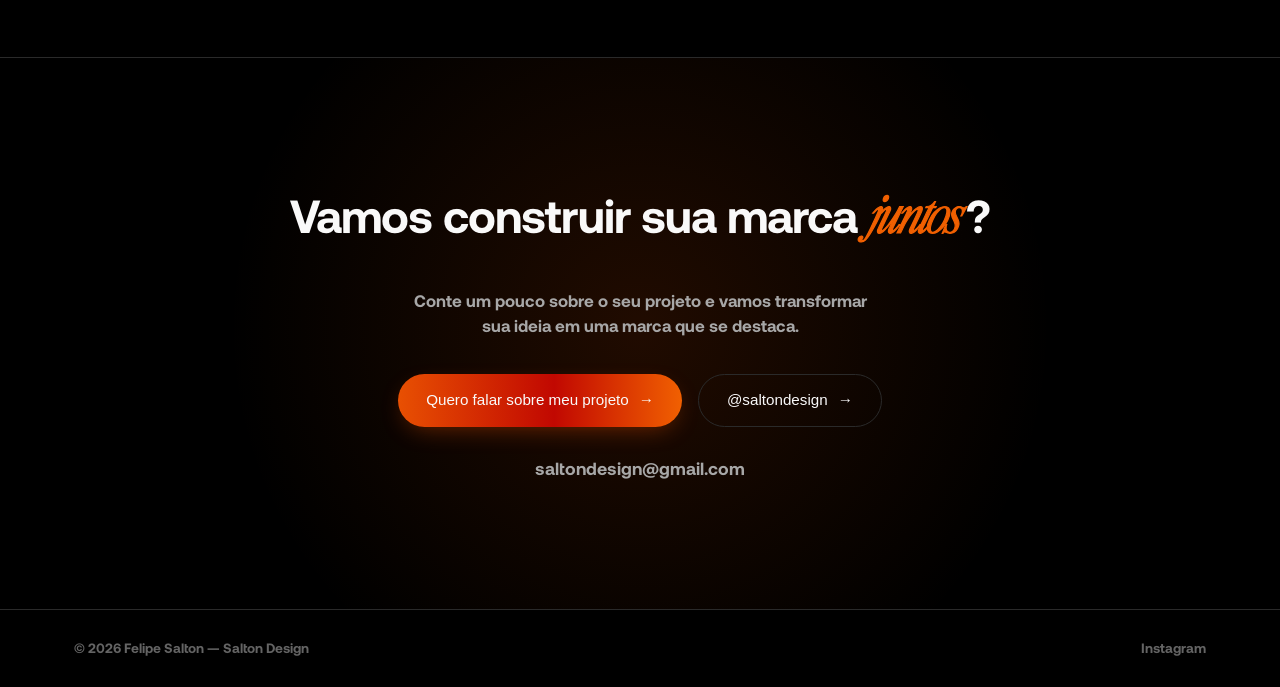
==== commit f44e90c8: "Ajusta rodapé (fonte Aeonik Pro + otimização 4K) e cria painel /admin para o cliente adicionar proje" ====
--- a/index.html
+++ b/index.html
@@ -80,51 +80,14 @@
         <h3 class="trabalhos-subhead reveal">Identidade Visual</h3>
         <div class="trabalhos-carousel">
           <button type="button" class="carousel-arrow carousel-arrow--prev" data-carousel-prev aria-label="Case anterior">‹</button>
-          <div class="trabalhos-grid" data-carousel-track>
-            <a href="https://www.behance.net/gallery/246792727/Studio-Caiaque" target="_blank" rel="noopener" class="trabalho-card reveal">
-              <img class="trabalho-img" src="assets/img/studio-caiaque-capa.jpg" alt="Identidade visual Caiaque Studio" loading="lazy" />
-              <span class="trabalho-label">Studio Caiaque</span>
-              <span class="trabalho-arrow">↗</span>
-            </a>
-            <a href="https://www.behance.net/gallery/240354937/Caf-Momentos-Identidade-Visual" target="_blank" rel="noopener" class="trabalho-card reveal">
-              <img class="trabalho-img" src="assets/img/cafe-momentos-capa.jpg" alt="Identidade visual Café Momentos" loading="lazy" />
-              <span class="trabalho-label">Café Momentos</span>
-              <span class="trabalho-arrow">↗</span>
-            </a>
-          </div>
+          <div class="trabalhos-grid" data-carousel-track data-category="identidade"></div>
           <button type="button" class="carousel-arrow carousel-arrow--next" data-carousel-next aria-label="Próximo case">›</button>
         </div>
 
         <h3 class="trabalhos-subhead reveal">Social Media</h3>
         <div class="trabalhos-carousel">
           <button type="button" class="carousel-arrow carousel-arrow--prev" data-carousel-prev aria-label="Case anterior">‹</button>
-          <div class="trabalhos-grid trabalhos-grid--tres" data-carousel-track>
-            <a href="https://www.behance.net/gallery/250361155/Design-Social-Media-Corretor-Imobiliario" target="_blank" rel="noopener" class="trabalho-card reveal">
-              <img class="trabalho-img" src="assets/img/corretor-imobiliario-capa.jpg" alt="Social media Corretor Imobiliário" loading="lazy" />
-              <span class="trabalho-label">Corretor Imobiliário</span>
-              <span class="trabalho-arrow">↗</span>
-            </a>
-            <a href="https://www.behance.net/gallery/242320475/Design-Social-Media-Esttica" target="_blank" rel="noopener" class="trabalho-card reveal">
-              <img class="trabalho-img" src="assets/img/estetica-capa.jpg" alt="Social media Estética" loading="lazy" />
-              <span class="trabalho-label">Estética</span>
-              <span class="trabalho-arrow">↗</span>
-            </a>
-            <a href="https://www.behance.net/gallery/234289339/Startup-Militar-Social-Media" target="_blank" rel="noopener" class="trabalho-card reveal">
-              <img class="trabalho-img" src="assets/img/startup-militar-capa.jpg" alt="Social media Startup Militar" loading="lazy" />
-              <span class="trabalho-label">Startup Militar</span>
-              <span class="trabalho-arrow">↗</span>
-            </a>
-            <a href="https://www.behance.net/gallery/240787285/Social-Media-Nutricionista" target="_blank" rel="noopener" class="trabalho-card reveal">
-              <img class="trabalho-img" src="assets/img/nutricionista-capa.jpg" alt="Social media Nutricionista" loading="lazy" />
-              <span class="trabalho-label">Nutricionista</span>
-              <span class="trabalho-arrow">↗</span>
-            </a>
-            <a href="https://www.behance.net/gallery/238317147/Academia-Social-Media" target="_blank" rel="noopener" class="trabalho-card reveal">
-              <img class="trabalho-img" src="assets/img/academia-capa.jpg" alt="Social media Academia" loading="lazy" />
-              <span class="trabalho-label">Academia</span>
-              <span class="trabalho-arrow">↗</span>
-            </a>
-          </div>
+          <div class="trabalhos-grid trabalhos-grid--tres" data-carousel-track data-category="social"></div>
           <button type="button" class="carousel-arrow carousel-arrow--next" data-carousel-next aria-label="Próximo case">›</button>
         </div>
 
--- a/css/style.css
+++ b/css/style.css
@@ -455,10 +455,13 @@
   gap: 40px;
   width: max-content;
   animation: marquee 26s linear infinite;
-  font-family: var(--font-display);
+  will-change: transform;
+  transform: translateZ(0);
+  font-family: var(--font-body);
+  font-weight: 700;
+  letter-spacing: 0.01em;
   font-size: clamp(1.1rem, 2.2vw, 1.6rem);
   color: var(--white);
-  -webkit-text-stroke: 0.4px var(--white);
   white-space: nowrap;
 }
 
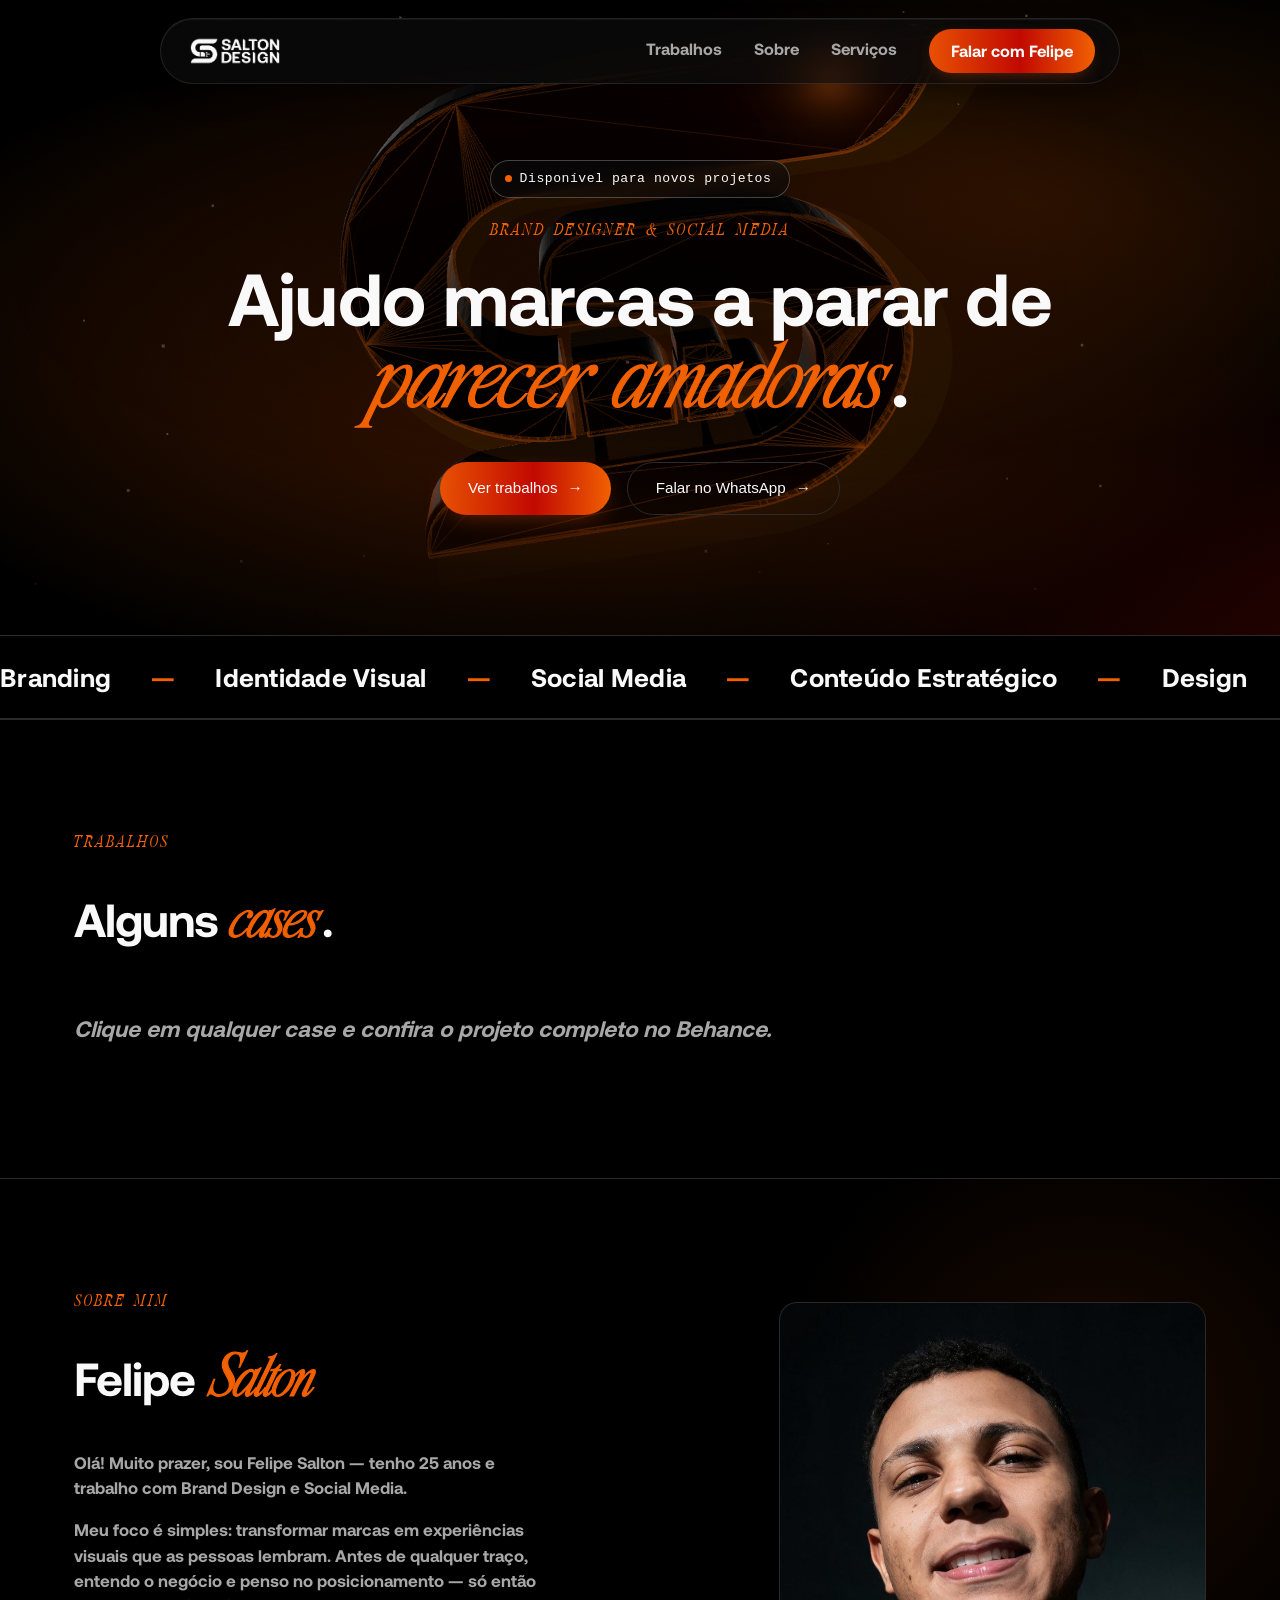
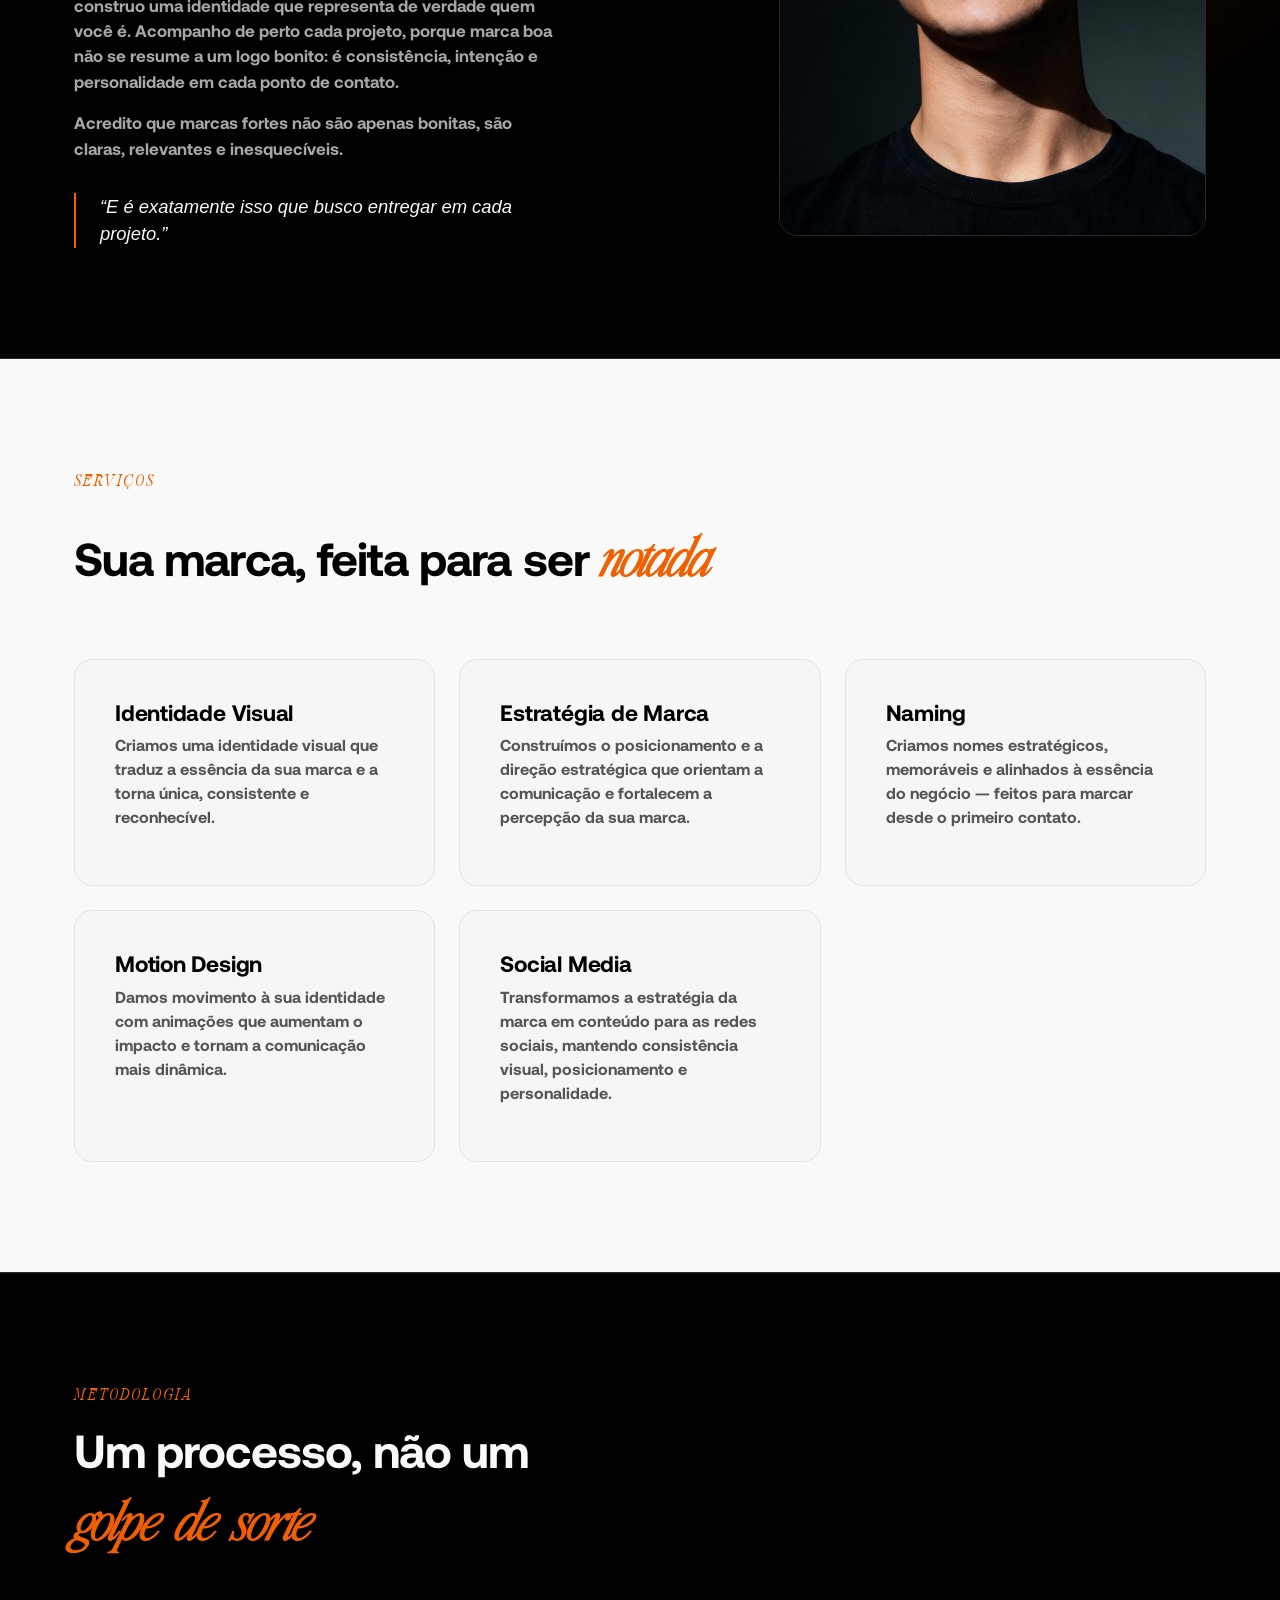
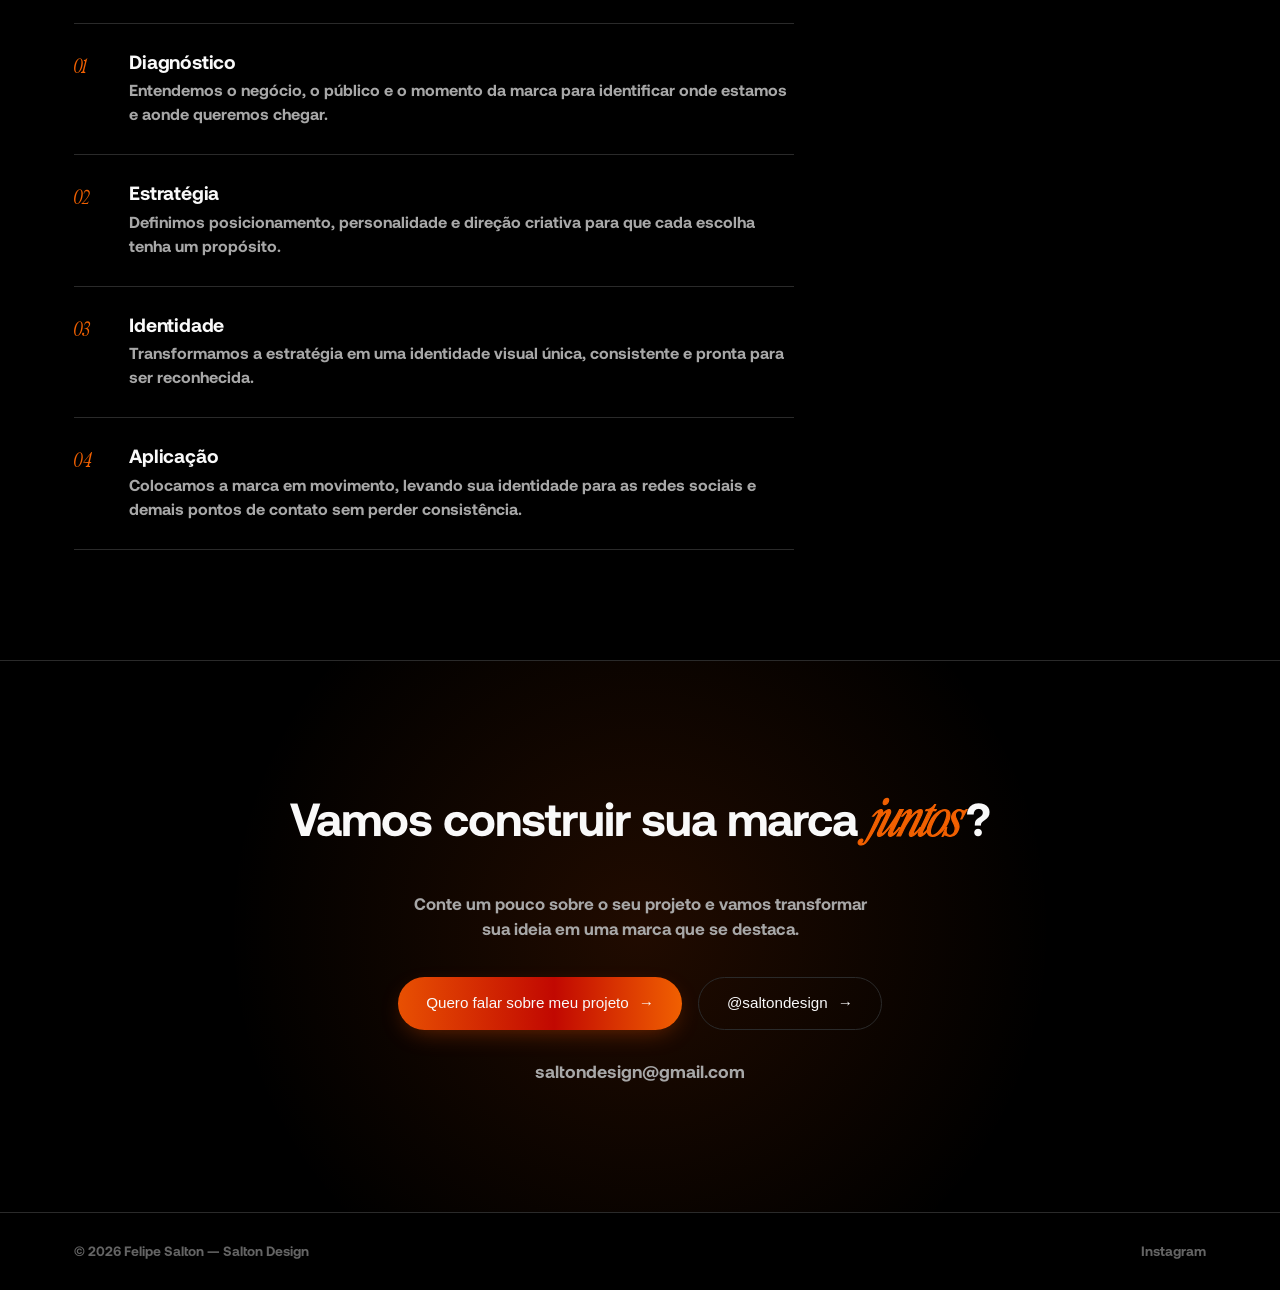
==== commit 747d08d4: "Sincroniza index.html com o código local mais recente" ====
--- a/index.html
+++ b/index.html
@@ -77,19 +77,7 @@
         <p class="eyebrow reveal">Trabalhos</p>
         <h2 class="reveal">Alguns <em class="gradient-text">cases</em>.</h2>
 
-        <h3 class="trabalhos-subhead reveal">Identidade Visual</h3>
-        <div class="trabalhos-carousel">
-          <button type="button" class="carousel-arrow carousel-arrow--prev" data-carousel-prev aria-label="Case anterior">‹</button>
-          <div class="trabalhos-grid" data-carousel-track data-category="identidade"></div>
-          <button type="button" class="carousel-arrow carousel-arrow--next" data-carousel-next aria-label="Próximo case">›</button>
-        </div>
-
-        <h3 class="trabalhos-subhead reveal">Social Media</h3>
-        <div class="trabalhos-carousel">
-          <button type="button" class="carousel-arrow carousel-arrow--prev" data-carousel-prev aria-label="Case anterior">‹</button>
-          <div class="trabalhos-grid trabalhos-grid--tres" data-carousel-track data-category="social"></div>
-          <button type="button" class="carousel-arrow carousel-arrow--next" data-carousel-next aria-label="Próximo case">›</button>
-        </div>
+        <div id="trabalhos-categories"></div>
 
         <p class="trabalhos-nota reveal">Clique em qualquer case e confira o projeto completo no Behance.</p>
       </div>
--- a/css/style.css
+++ b/css/style.css
@@ -154,12 +154,16 @@
   letter-spacing: 0.18em;
   font-size: 1.05rem;
   color: var(--orange-2);
-  font-family: var(--font-mono);
-  font-weight: 500;
+  font-family: var(--font-display);
+  font-weight: 400;
   margin-bottom: 1em;
 }
 
 .hero-content .eyebrow { justify-content: center; }
+
+.hero-title { line-height: 1; }
+
+.hero-title .gradient-text { line-height: 1; }
 
 .gradient-text {
   display: inline-block;
@@ -458,7 +462,7 @@
   will-change: transform;
   transform: translateZ(0);
   font-family: var(--font-body);
-  font-weight: 700;
+  font-weight: 400;
   letter-spacing: 0.01em;
   font-size: clamp(1.1rem, 2.2vw, 1.6rem);
   color: var(--white);
@@ -570,9 +574,9 @@
 .metodologia-num {
   flex-shrink: 0;
   width: 2.2rem;
-  font-family: var(--font-mono);
-  font-size: 1rem;
-  font-weight: 600;
+  font-family: var(--font-display);
+  font-size: 1.3rem;
+  font-weight: 400;
   color: var(--orange-2);
 }
 
@@ -916,8 +920,8 @@
   .trabalhos-carousel [data-carousel-track]::-webkit-scrollbar { display: none; }
 
   .trabalhos-carousel [data-carousel-track] .trabalho-card {
-    flex: 0 0 82%;
-    scroll-snap-align: start;
+    flex: 0 0 100%;
+    scroll-snap-align: center;
   }
 
   .carousel-arrow {
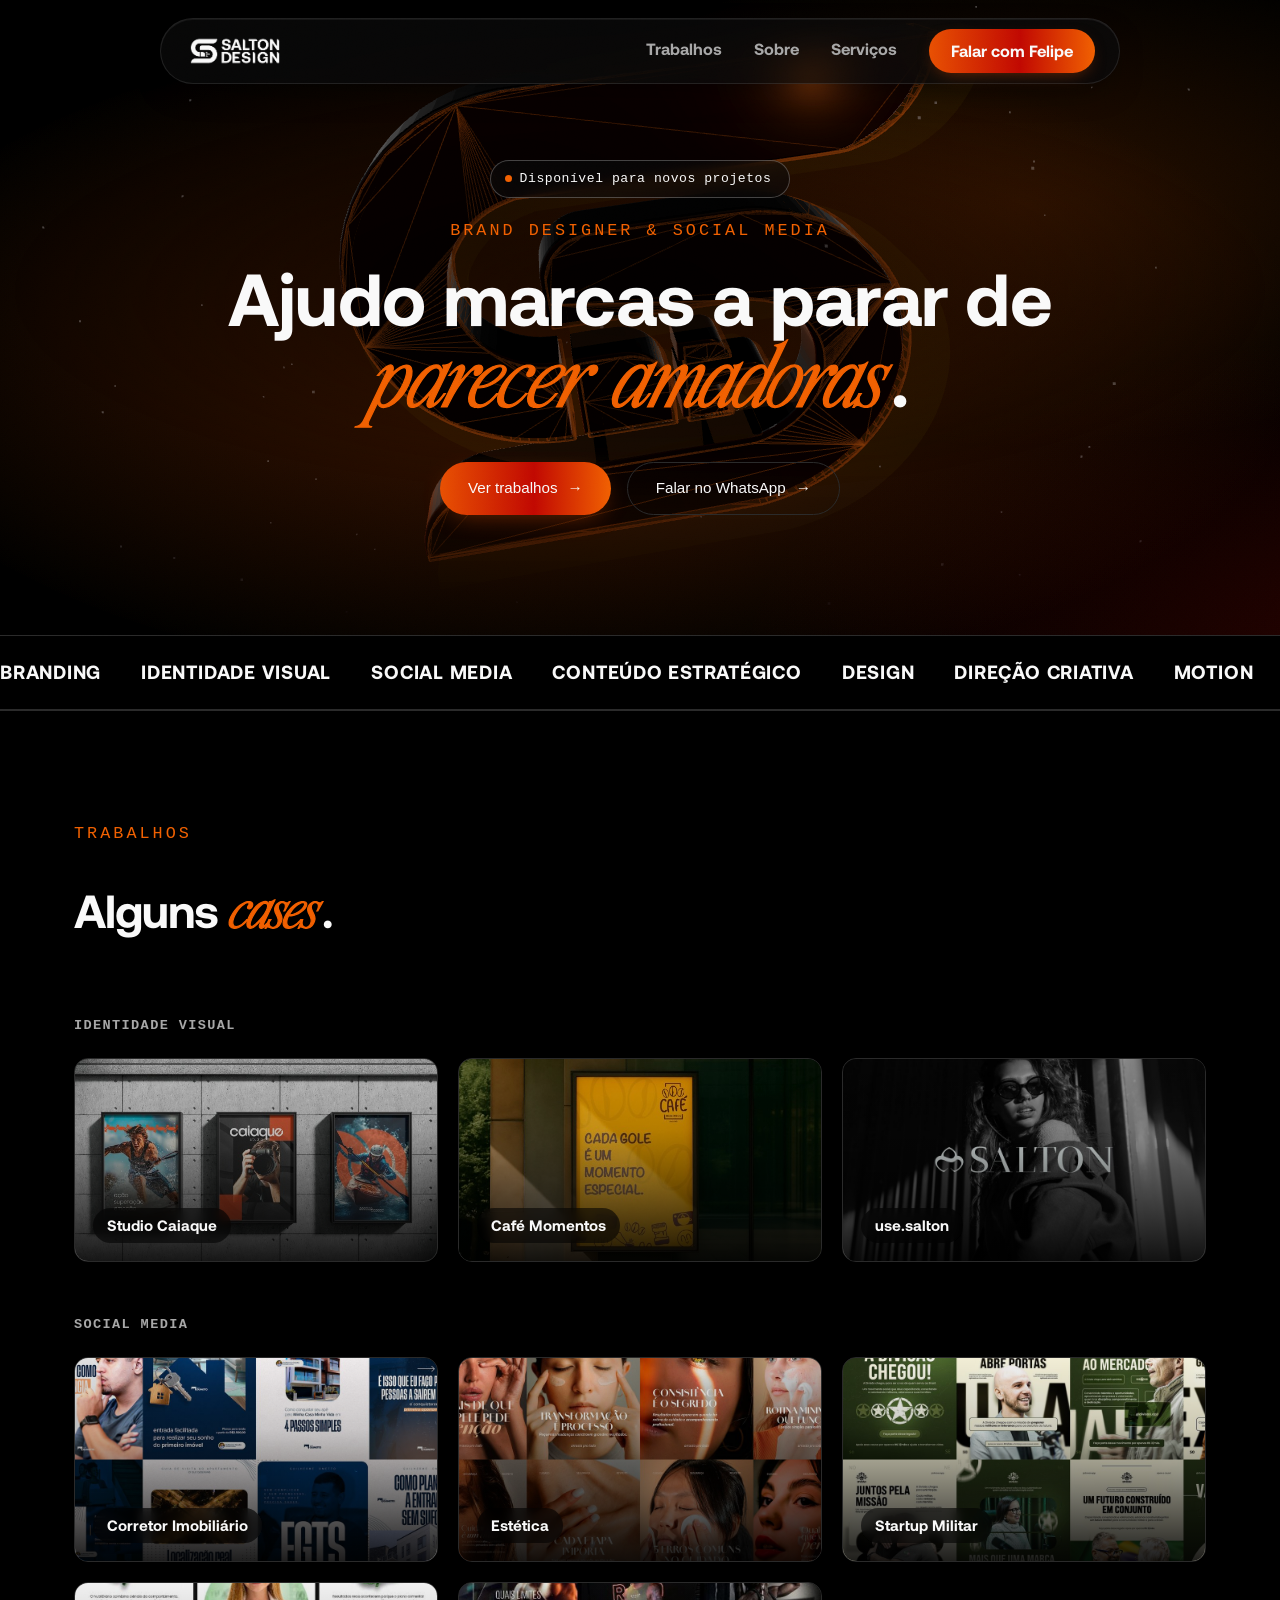
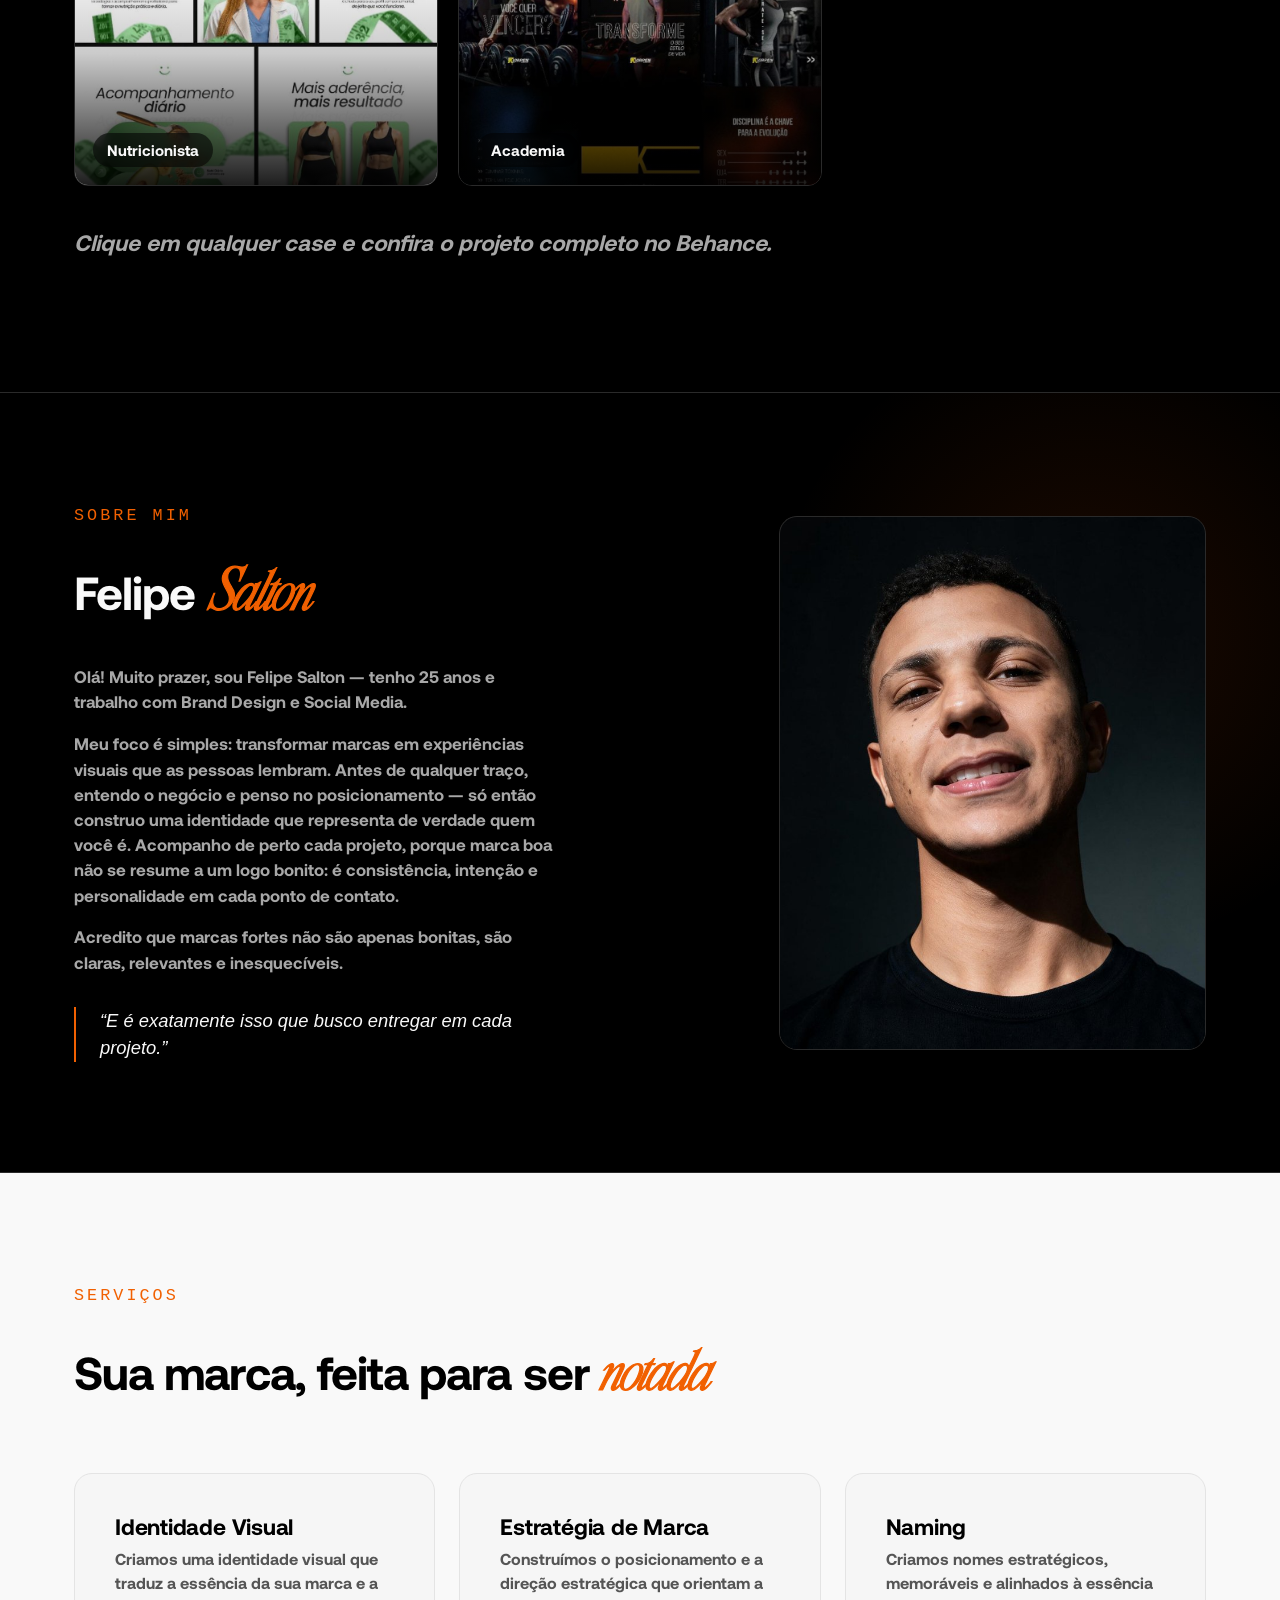
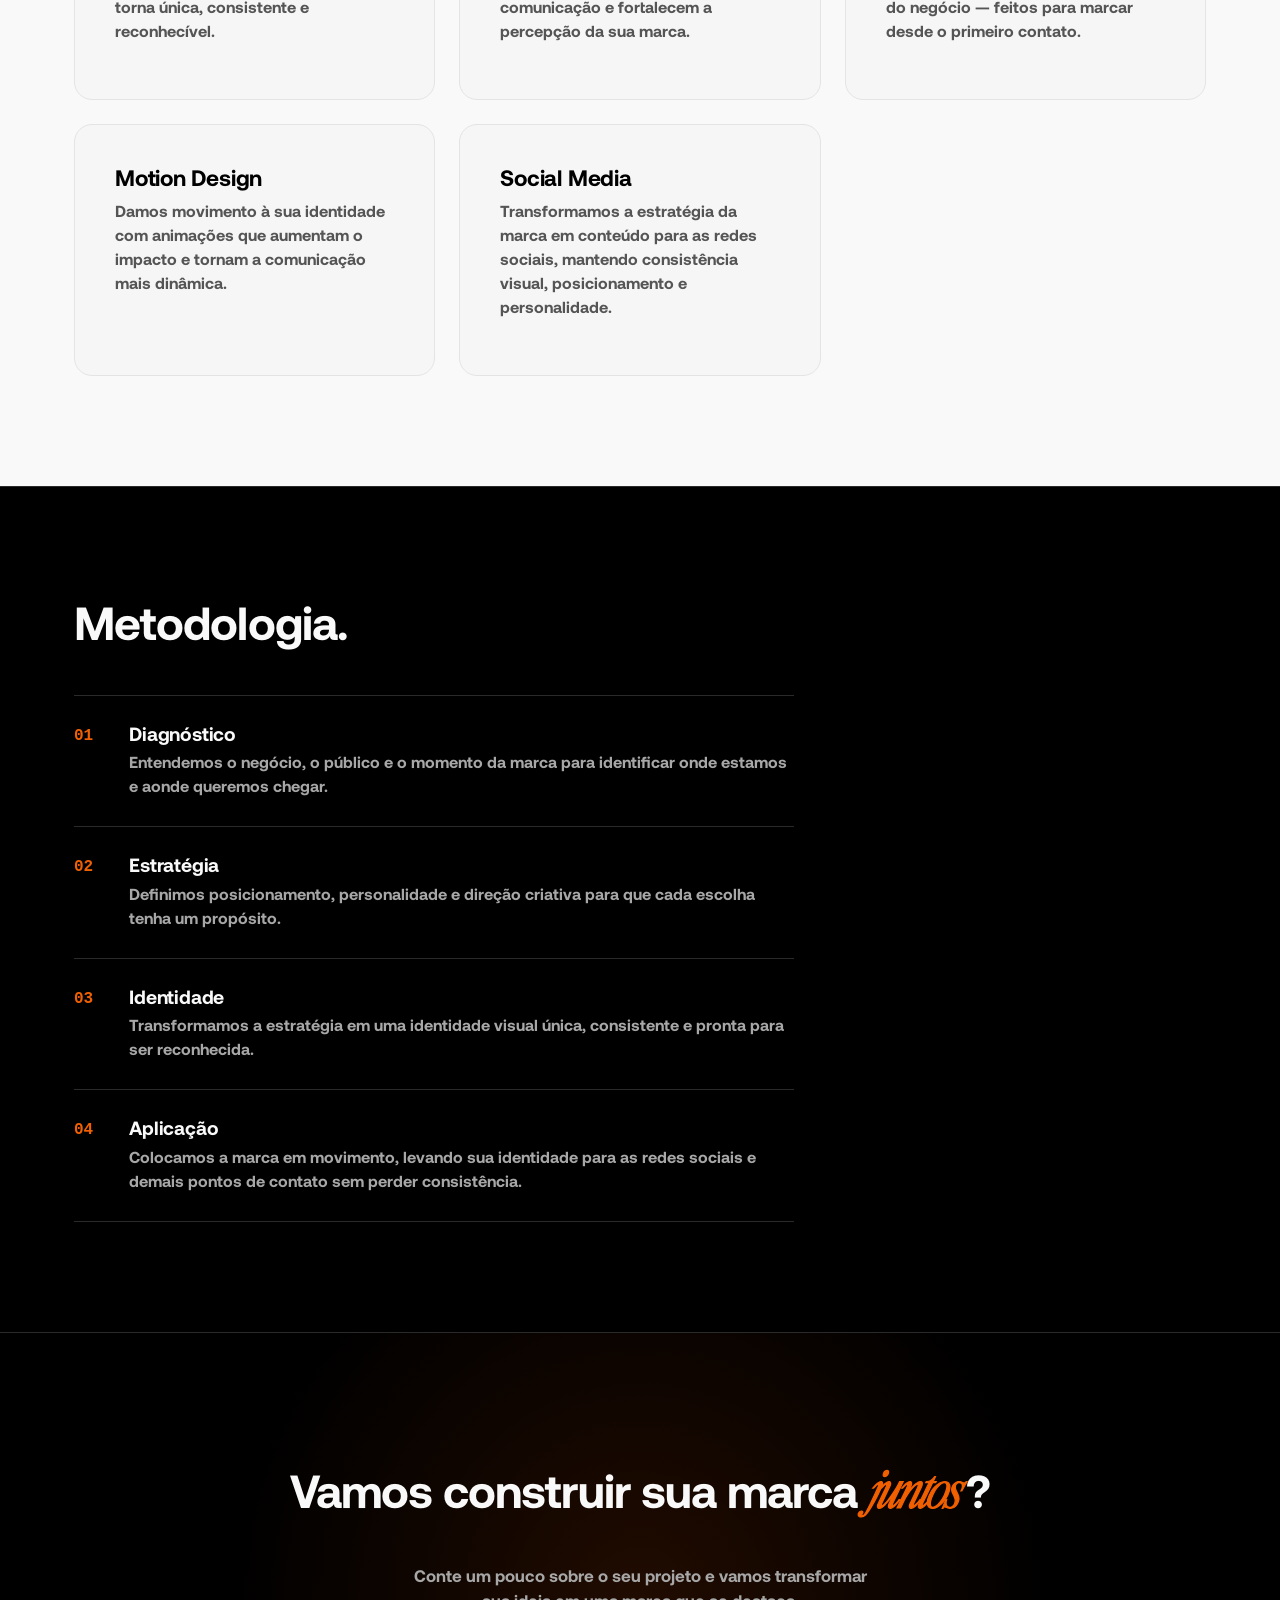
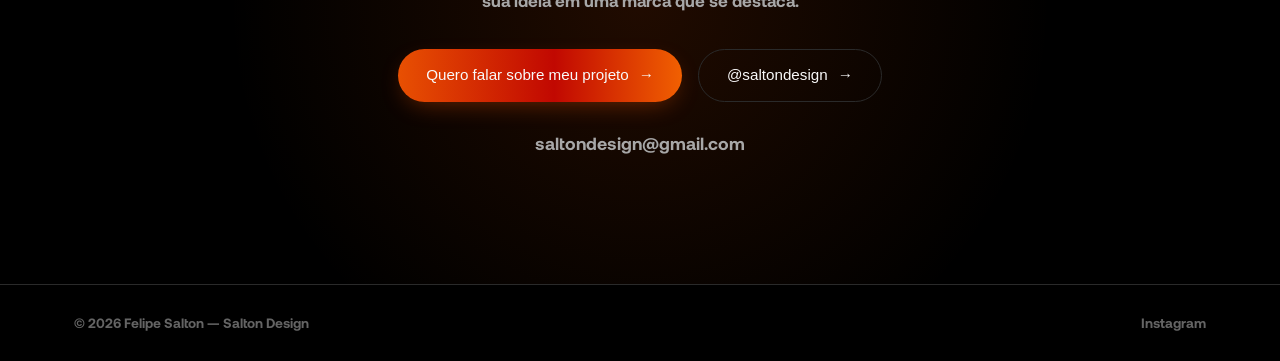
==== commit 94bbd516: "Simplifica título da seção Metodologia" ====
--- a/index.html
+++ b/index.html
@@ -146,8 +146,7 @@
 
     <section id="metodologia" class="section metodologia">
       <div class="container">
-        <p class="eyebrow reveal">Metodologia</p>
-        <h2 class="reveal">Um processo, não um <br /><em class="gradient-text">golpe de sorte</em></h2>
+        <h2 class="reveal">Metodologia.</h2>
         <ol class="metodologia-lista">
           <li class="metodologia-item reveal">
             <span class="metodologia-num">01</span>
--- a/css/style.css
+++ b/css/style.css
@@ -154,8 +154,8 @@
   letter-spacing: 0.18em;
   font-size: 1.05rem;
   color: var(--orange-2);
-  font-family: var(--font-display);
-  font-weight: 400;
+  font-family: var(--font-mono);
+  font-weight: 500;
   margin-bottom: 1em;
 }
 
@@ -463,13 +463,14 @@
   transform: translateZ(0);
   font-family: var(--font-body);
   font-weight: 400;
-  letter-spacing: 0.01em;
-  font-size: clamp(1.1rem, 2.2vw, 1.6rem);
+  text-transform: uppercase;
+  letter-spacing: 0.04em;
+  font-size: clamp(0.9rem, 1.7vw, 1.2rem);
   color: var(--white);
   white-space: nowrap;
 }
 
-.marquee-track .dot { color: var(--orange-2); font-style: normal; }
+.marquee-track .dot { display: none; }
 
 @keyframes marquee {
   from { transform: translateX(0); }
@@ -574,9 +575,9 @@
 .metodologia-num {
   flex-shrink: 0;
   width: 2.2rem;
-  font-family: var(--font-display);
-  font-size: 1.3rem;
-  font-weight: 400;
+  font-family: var(--font-mono);
+  font-size: 1rem;
+  font-weight: 600;
   color: var(--orange-2);
 }
 
@@ -964,3 +965,23 @@
   .hero { padding: 120px 0 80px; }
   .section { padding: 80px 0; }
 }
+
+/* Telas muito largas (4K e afins) — o conteúdo é limitado a --container e a
+   maioria dos tamanhos de fonte tem um teto (clamp), então numa tela bem
+   maior que o normal tudo fica "flutuando" pequeno no meio da tela. Escala
+   a fonte raiz (o que aumenta proporcionalmente todo o site, já que quase
+   tudo é dimensionado em rem) e alarga o container conforme a tela cresce. */
+@media (min-width: 1800px) {
+  html { font-size: 18px; }
+  :root { --container: 1360px; }
+}
+
+@media (min-width: 2400px) {
+  html { font-size: 21px; }
+  :root { --container: 1600px; }
+}
+
+@media (min-width: 3200px) {
+  html { font-size: 25px; }
+  :root { --container: 1900px; }
+}
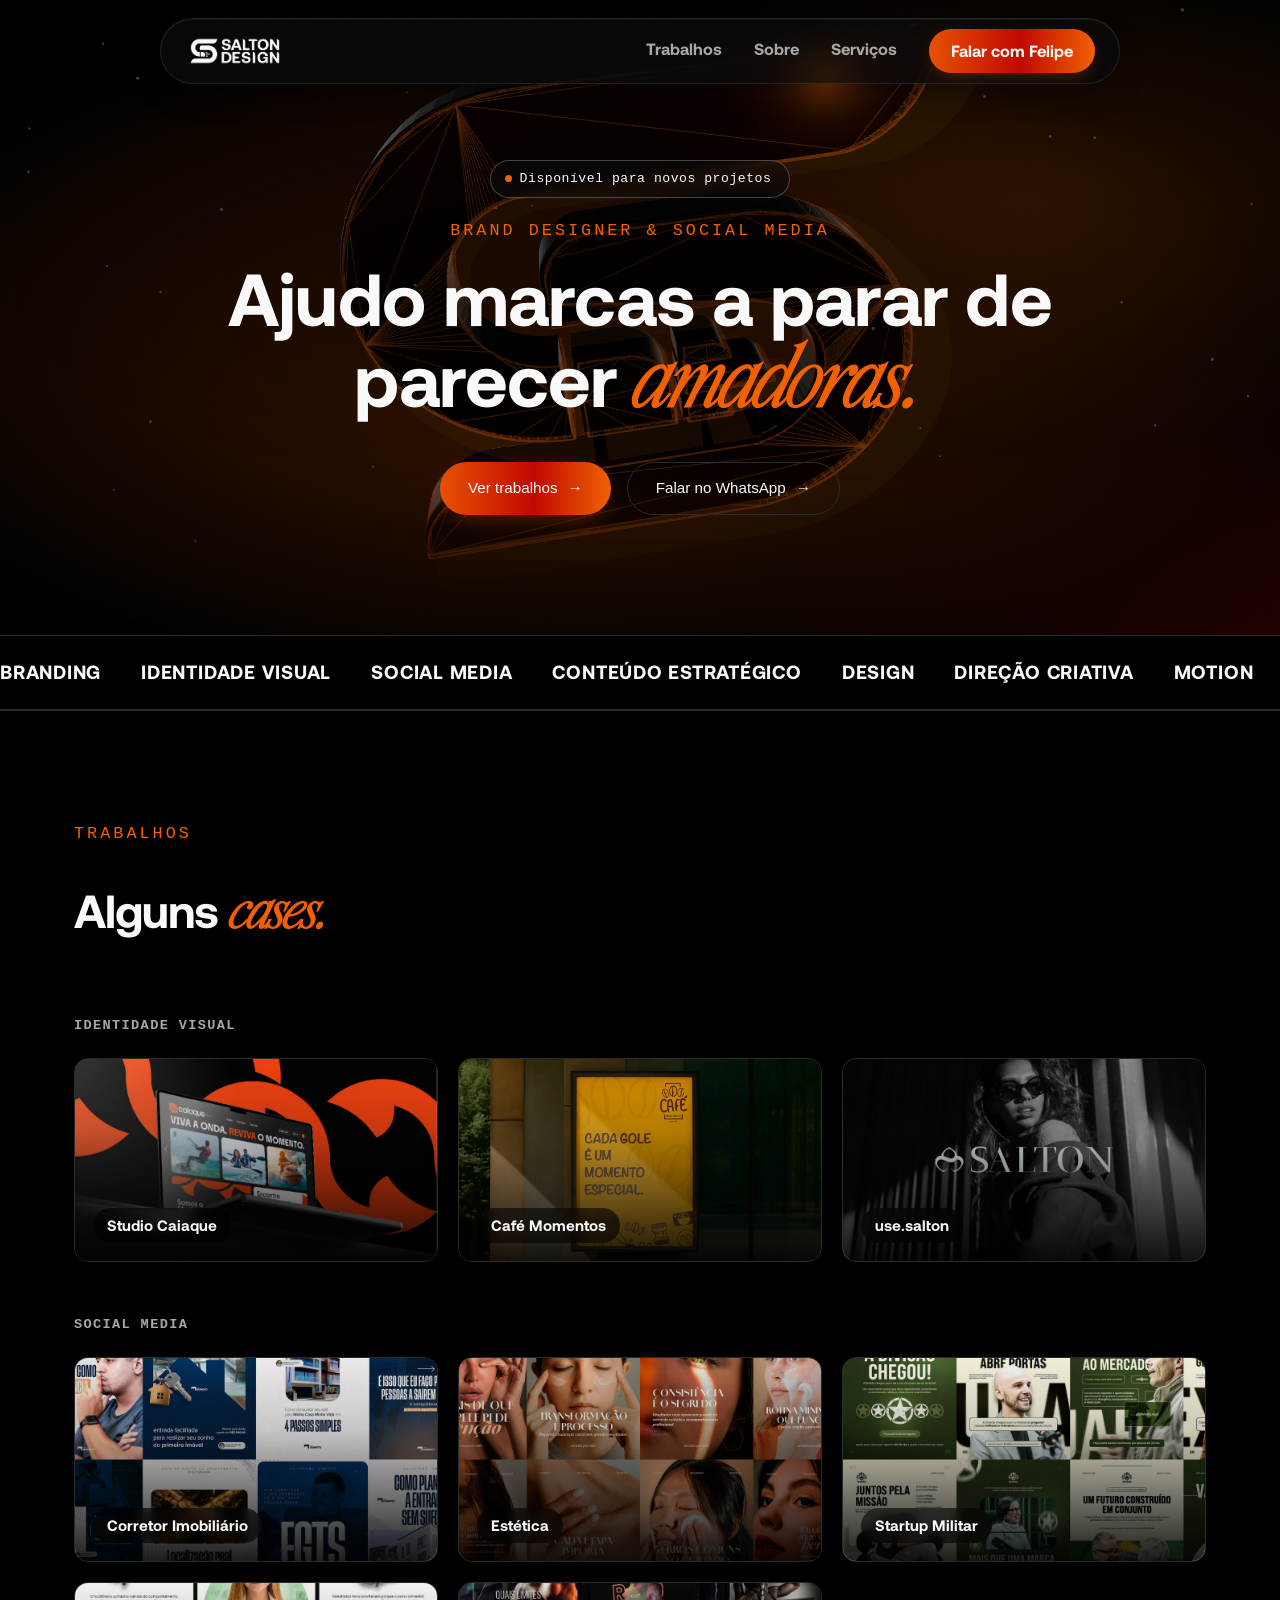
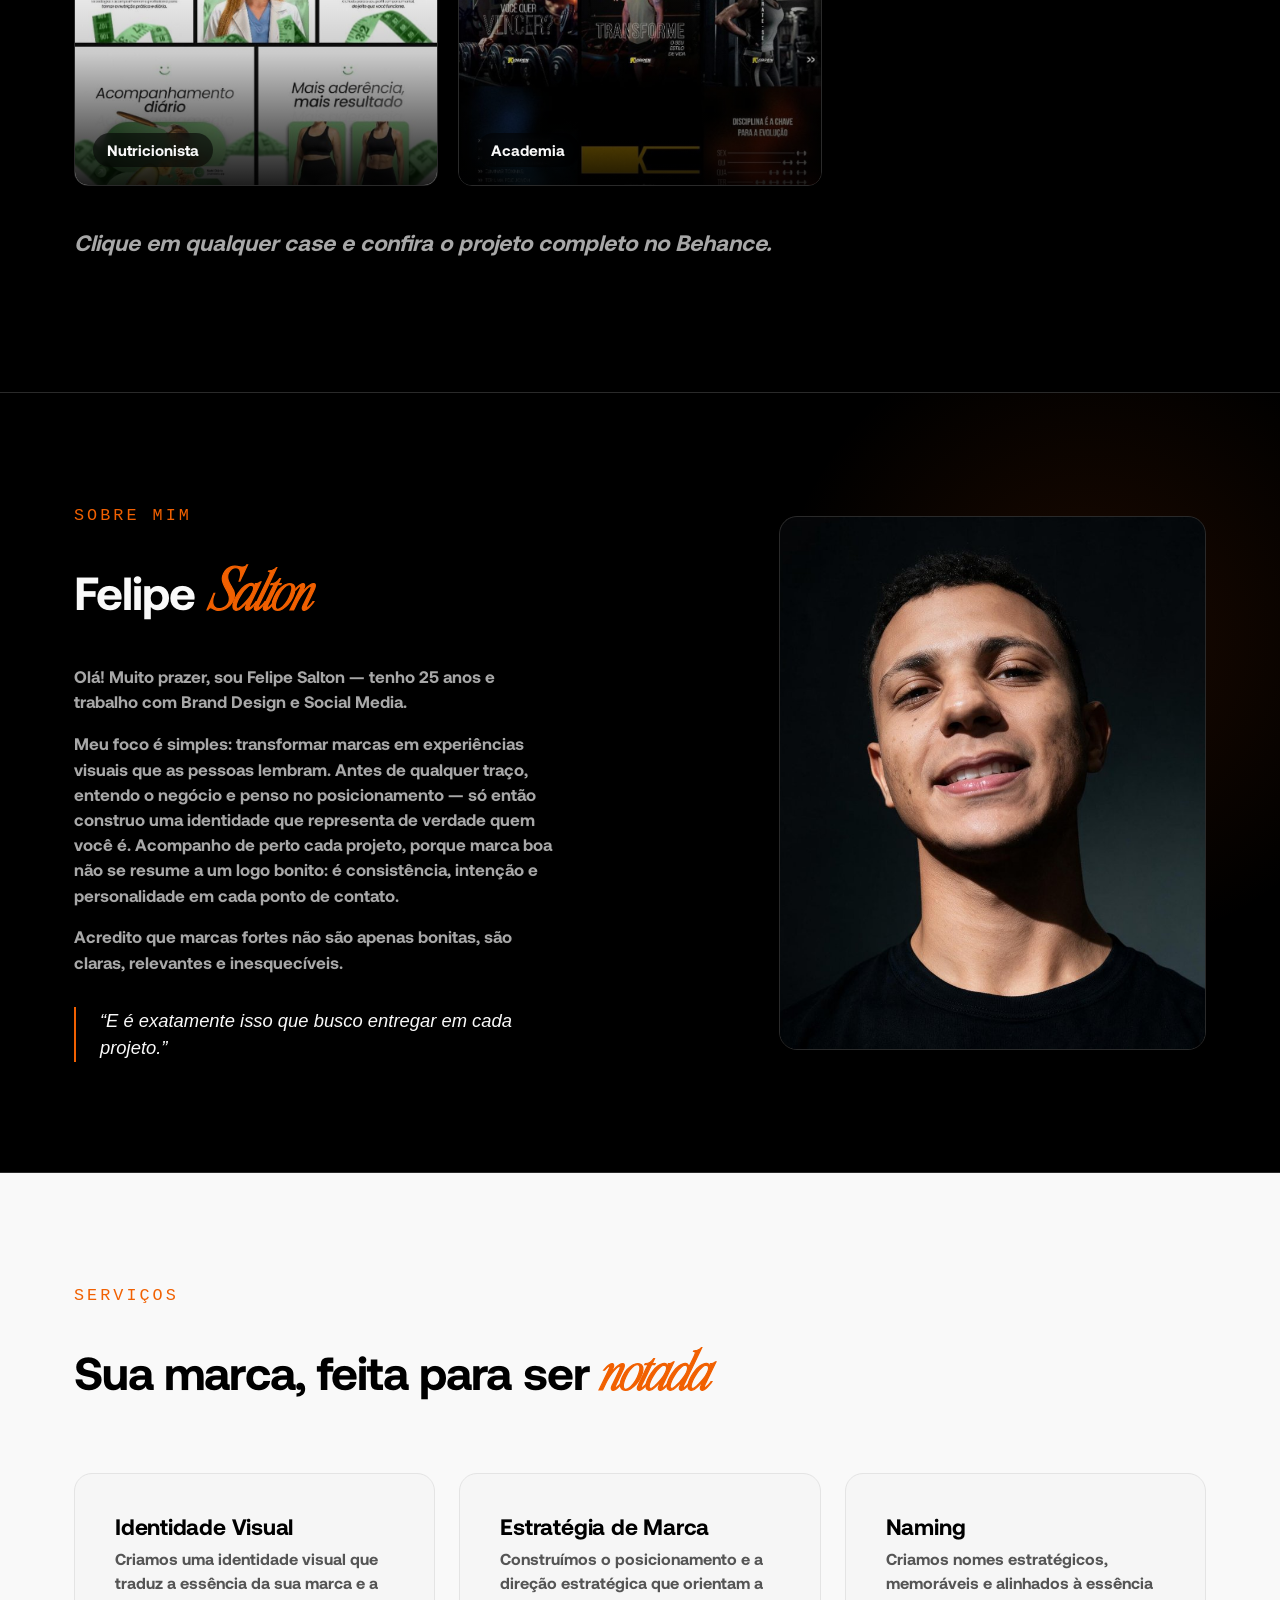
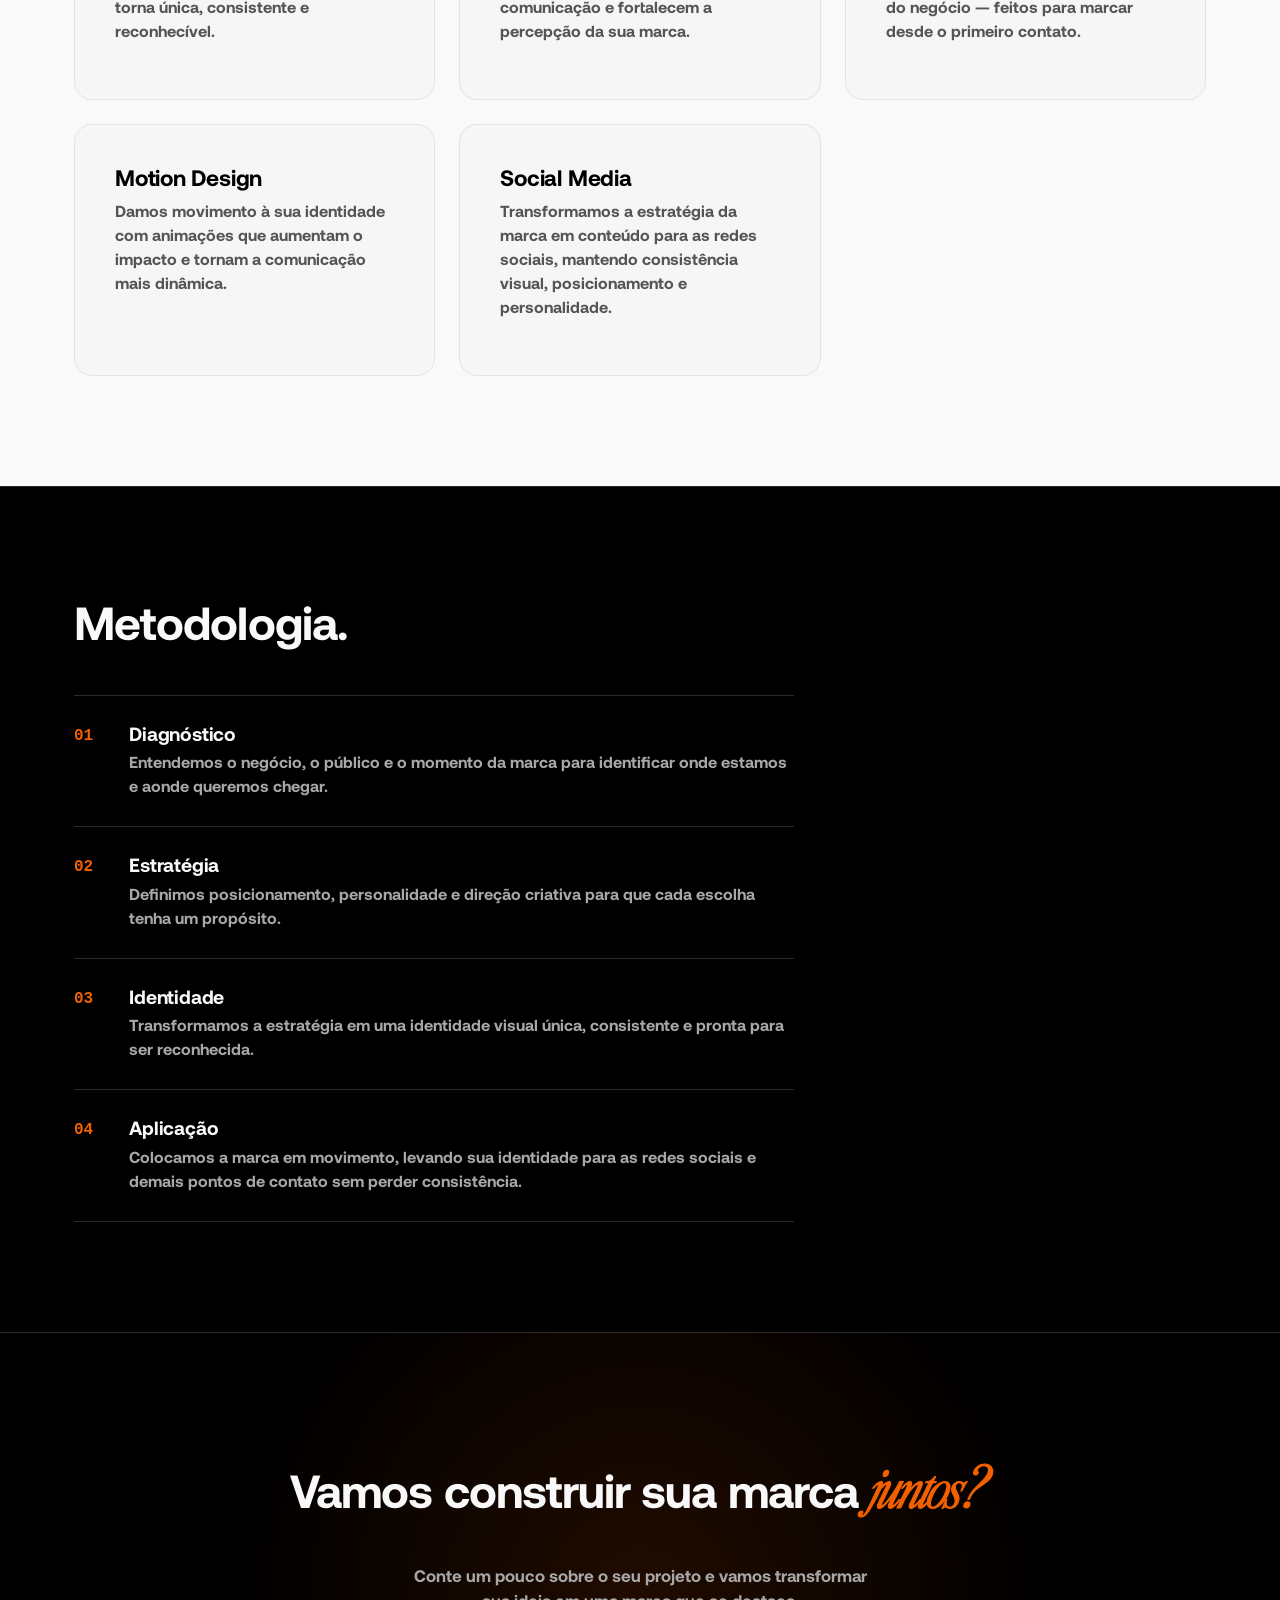
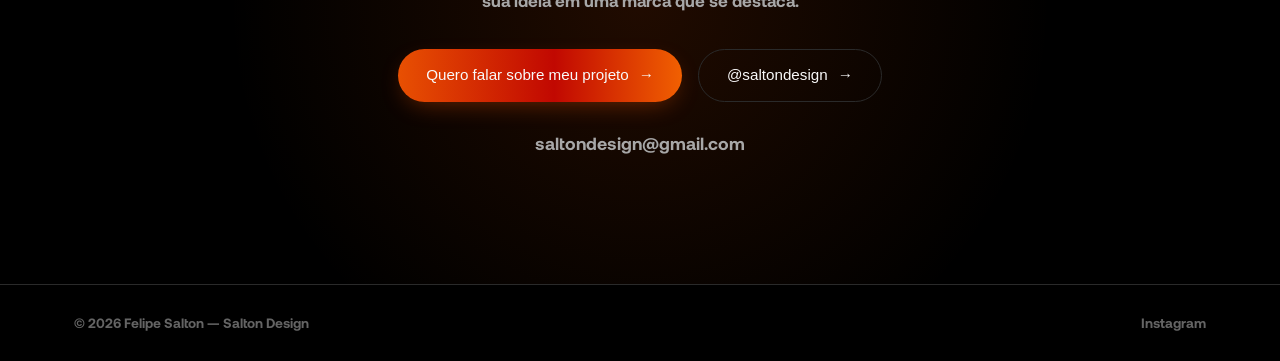
==== commit 3d53ffc1: "Ajusta pontuacao laranja nos titulos e simplifica frase" ====
--- a/index.html
+++ b/index.html
@@ -44,7 +44,7 @@
         </div>
         <p class="eyebrow reveal">Brand Designer & Social Media</p>
         <h1 class="hero-title reveal">
-          Ajudo marcas a parar de <em class="gradient-text">parecer amadoras</em>.
+          Ajudo marcas a parar de parecer <em class="gradient-text">amadoras.</em>
         </h1>
         <div class="hero-actions reveal">
           <a href="#trabalhos" class="btn btn-primary">Ver trabalhos</a>
@@ -75,7 +75,7 @@
     <section id="trabalhos" class="section trabalhos">
       <div class="container">
         <p class="eyebrow reveal">Trabalhos</p>
-        <h2 class="reveal">Alguns <em class="gradient-text">cases</em>.</h2>
+        <h2 class="reveal">Alguns <em class="gradient-text">cases.</em></h2>
 
         <div id="trabalhos-categories"></div>
 
@@ -182,7 +182,7 @@
 
     <section id="contato" class="section contato">
       <div class="container contato-inner reveal">
-        <h2>Vamos construir sua marca <em class="gradient-text">juntos</em>?</h2>
+        <h2>Vamos construir sua marca <em class="gradient-text">juntos?</em></h2>
         <p class="contato-sub">Conte um pouco sobre o seu projeto e vamos transformar sua ideia em uma marca que se destaca.</p>
         <div class="contato-actions">
           <a href="https://wa.me/5511986952207" target="_blank" rel="noopener" class="btn btn-primary">Quero falar sobre meu projeto</a>
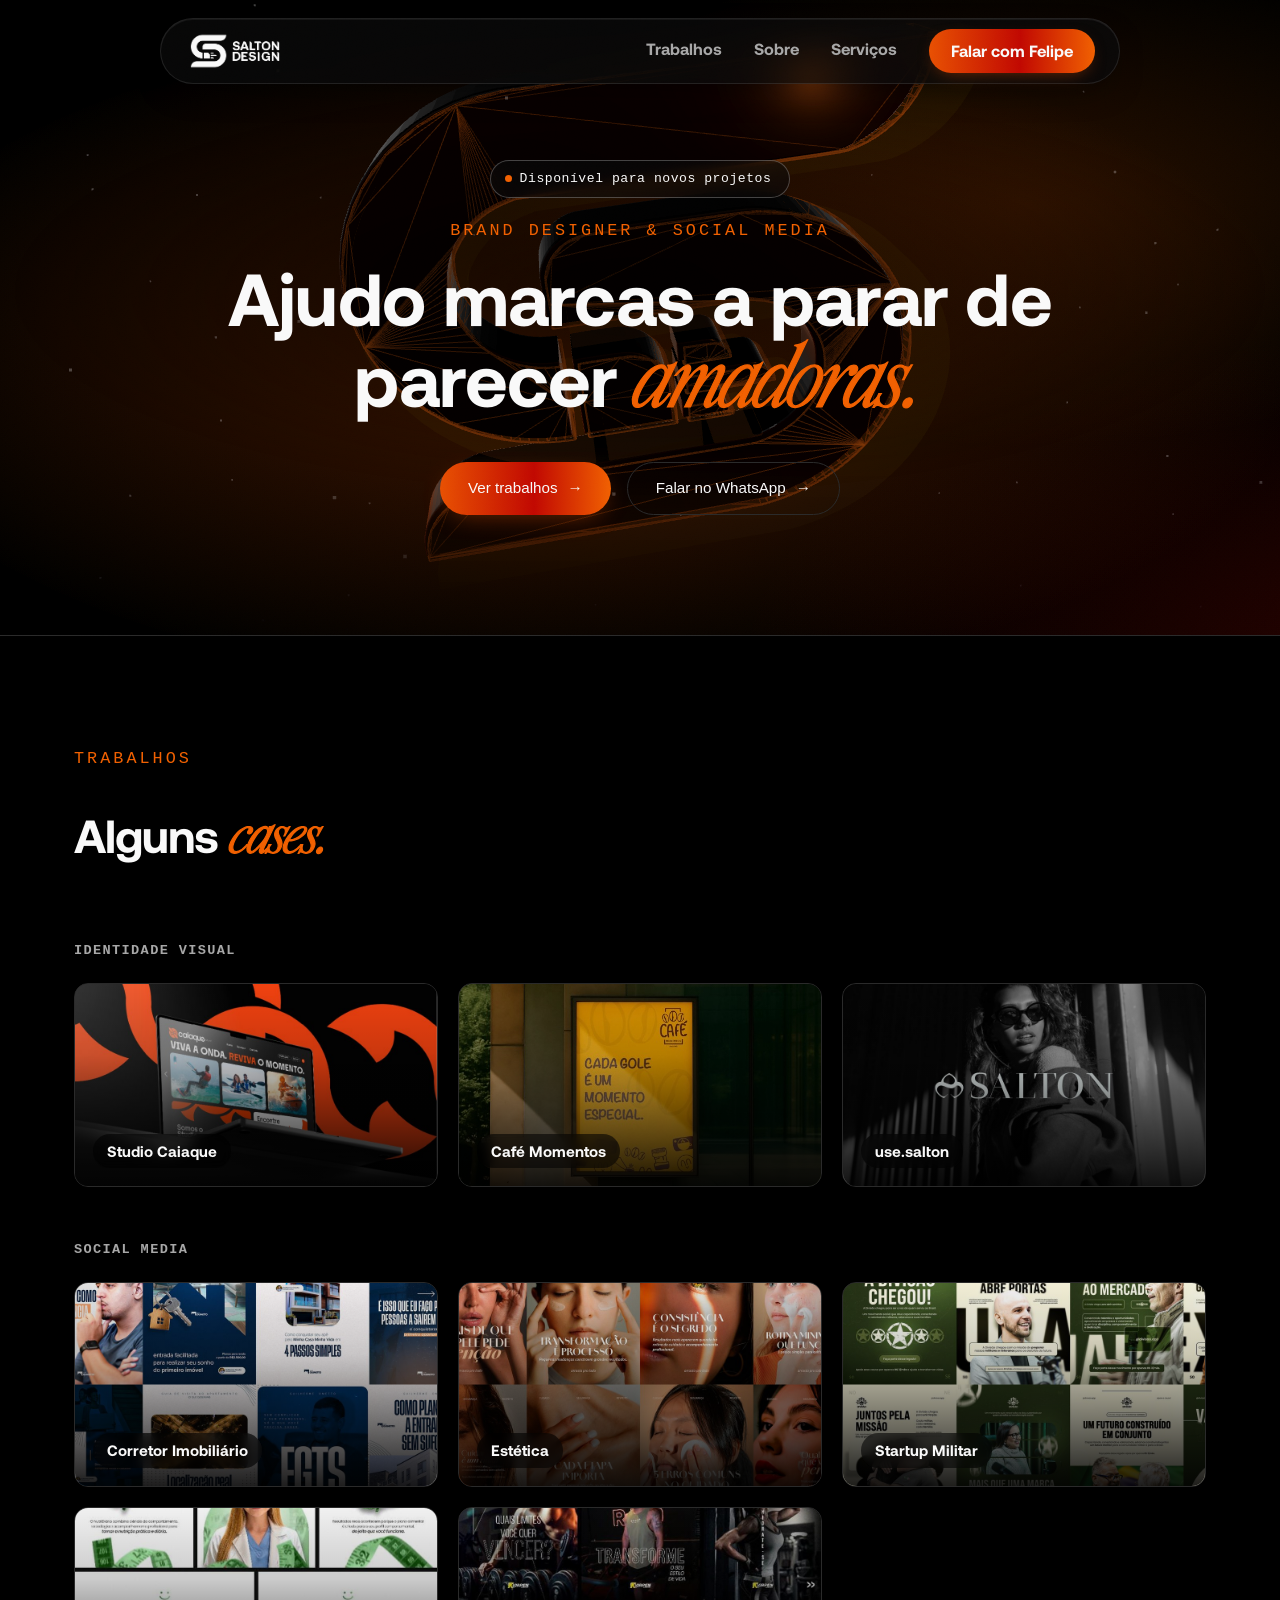
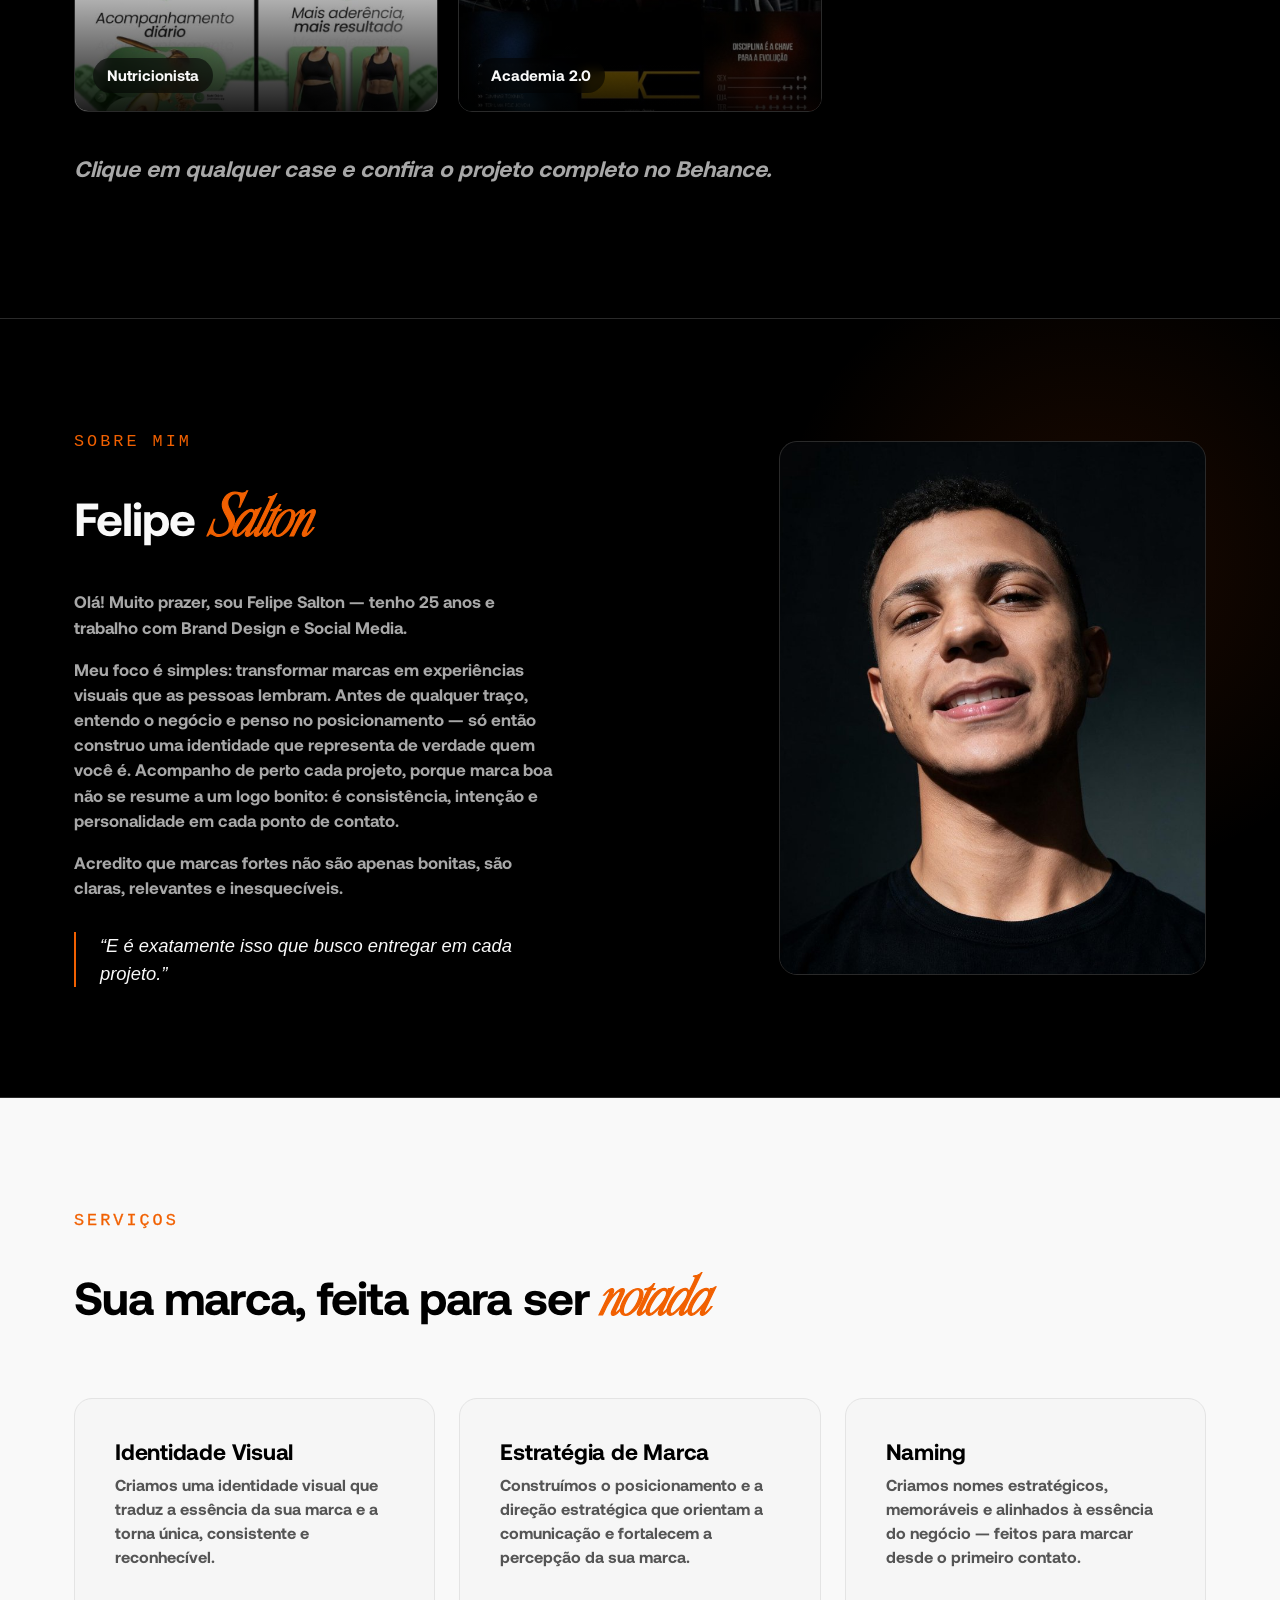
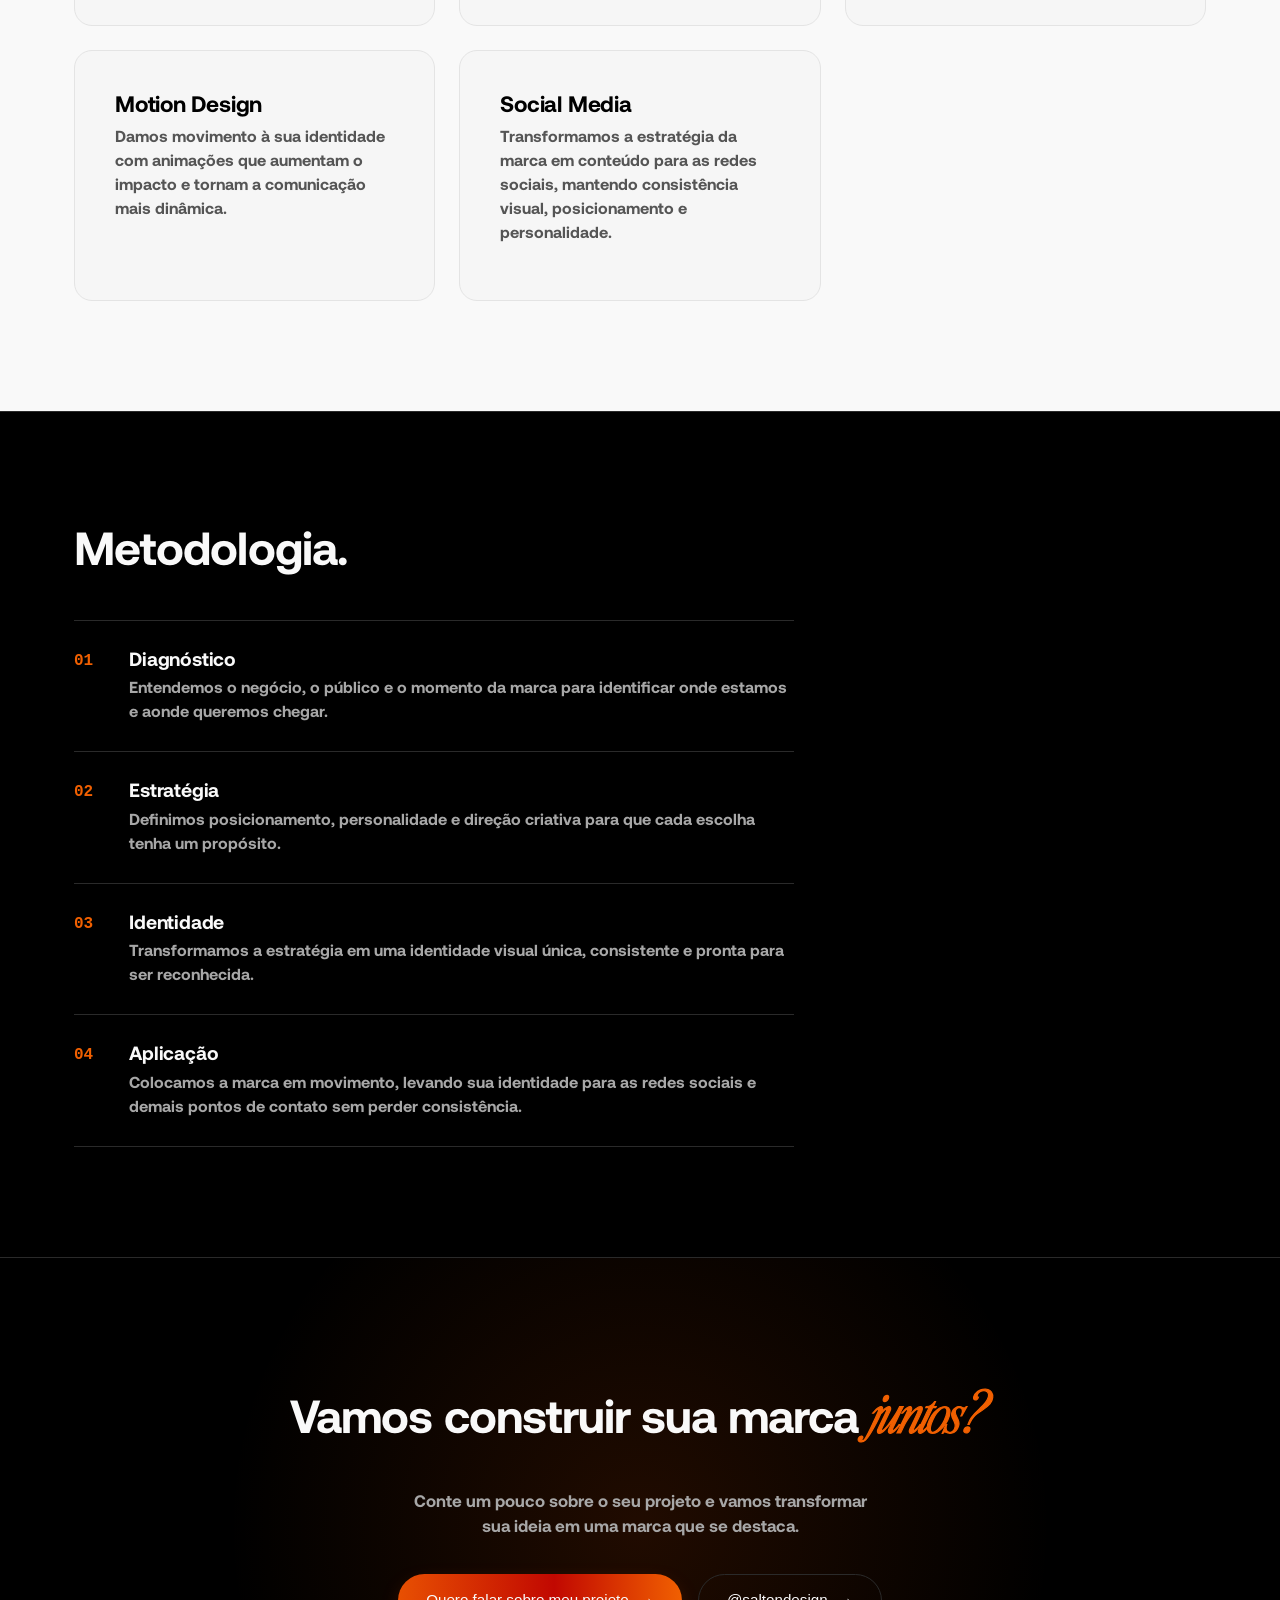
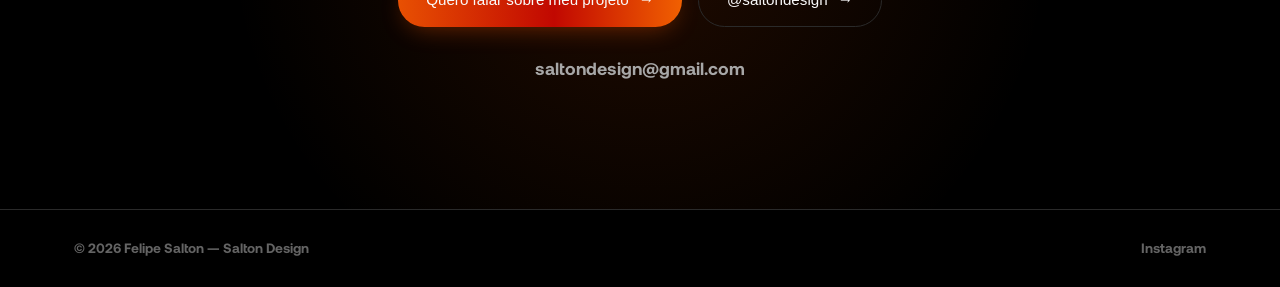
==== commit 3ed882df: "Remove rodape giratorio a pedido do cliente" ====
--- a/index.html
+++ b/index.html
@@ -52,25 +52,6 @@
         </div>
       </div>
     </section>
-
-    <div class="marquee" aria-hidden="true">
-      <div class="marquee-track">
-        <span>Branding</span><span class="dot">—</span>
-        <span>Identidade Visual</span><span class="dot">—</span>
-        <span>Social Media</span><span class="dot">—</span>
-        <span>Conteúdo Estratégico</span><span class="dot">—</span>
-        <span>Design</span><span class="dot">—</span>
-        <span>Direção Criativa</span><span class="dot">—</span>
-        <span>Motion</span><span class="dot">—</span>
-        <span>Branding</span><span class="dot">—</span>
-        <span>Identidade Visual</span><span class="dot">—</span>
-        <span>Social Media</span><span class="dot">—</span>
-        <span>Conteúdo Estratégico</span><span class="dot">—</span>
-        <span>Design</span><span class="dot">—</span>
-        <span>Direção Criativa</span><span class="dot">—</span>
-        <span>Motion</span><span class="dot">—</span>
-      </div>
-    </div>
 
     <section id="trabalhos" class="section trabalhos">
       <div class="container">
--- a/css/style.css
+++ b/css/style.css
@@ -456,7 +456,7 @@
 .marquee-track {
   display: flex;
   align-items: center;
-  gap: 40px;
+  gap: 28px;
   width: max-content;
   animation: marquee 26s linear infinite;
   will-change: transform;
@@ -465,7 +465,7 @@
   font-weight: 400;
   text-transform: uppercase;
   letter-spacing: 0.04em;
-  font-size: clamp(0.9rem, 1.7vw, 1.2rem);
+  font-size: clamp(1rem, 1.6vw, 1.35rem);
   color: var(--white);
   white-space: nowrap;
 }
@@ -606,6 +606,11 @@
 
 .servicos h2,
 .servico-card h3 { color: var(--black); }
+
+/* texto claro sobre fundo escuro parece opticamente mais "grosso" que a
+   mesma cor sobre fundo claro — compensa pra ficar com o mesmo peso visual
+   do eyebrow em "Sobre mim" */
+.servicos .eyebrow { -webkit-text-stroke: 0.3px currentColor; }
 
 .servico-card p { color: #555; }
 
@@ -966,22 +971,3 @@
   .section { padding: 80px 0; }
 }
 
-/* Telas muito largas (4K e afins) — o conteúdo é limitado a --container e a
-   maioria dos tamanhos de fonte tem um teto (clamp), então numa tela bem
-   maior que o normal tudo fica "flutuando" pequeno no meio da tela. Escala
-   a fonte raiz (o que aumenta proporcionalmente todo o site, já que quase
-   tudo é dimensionado em rem) e alarga o container conforme a tela cresce. */
-@media (min-width: 1800px) {
-  html { font-size: 18px; }
-  :root { --container: 1360px; }
-}
-
-@media (min-width: 2400px) {
-  html { font-size: 21px; }
-  :root { --container: 1600px; }
-}
-
-@media (min-width: 3200px) {
-  html { font-size: 25px; }
-  :root { --container: 1900px; }
-}
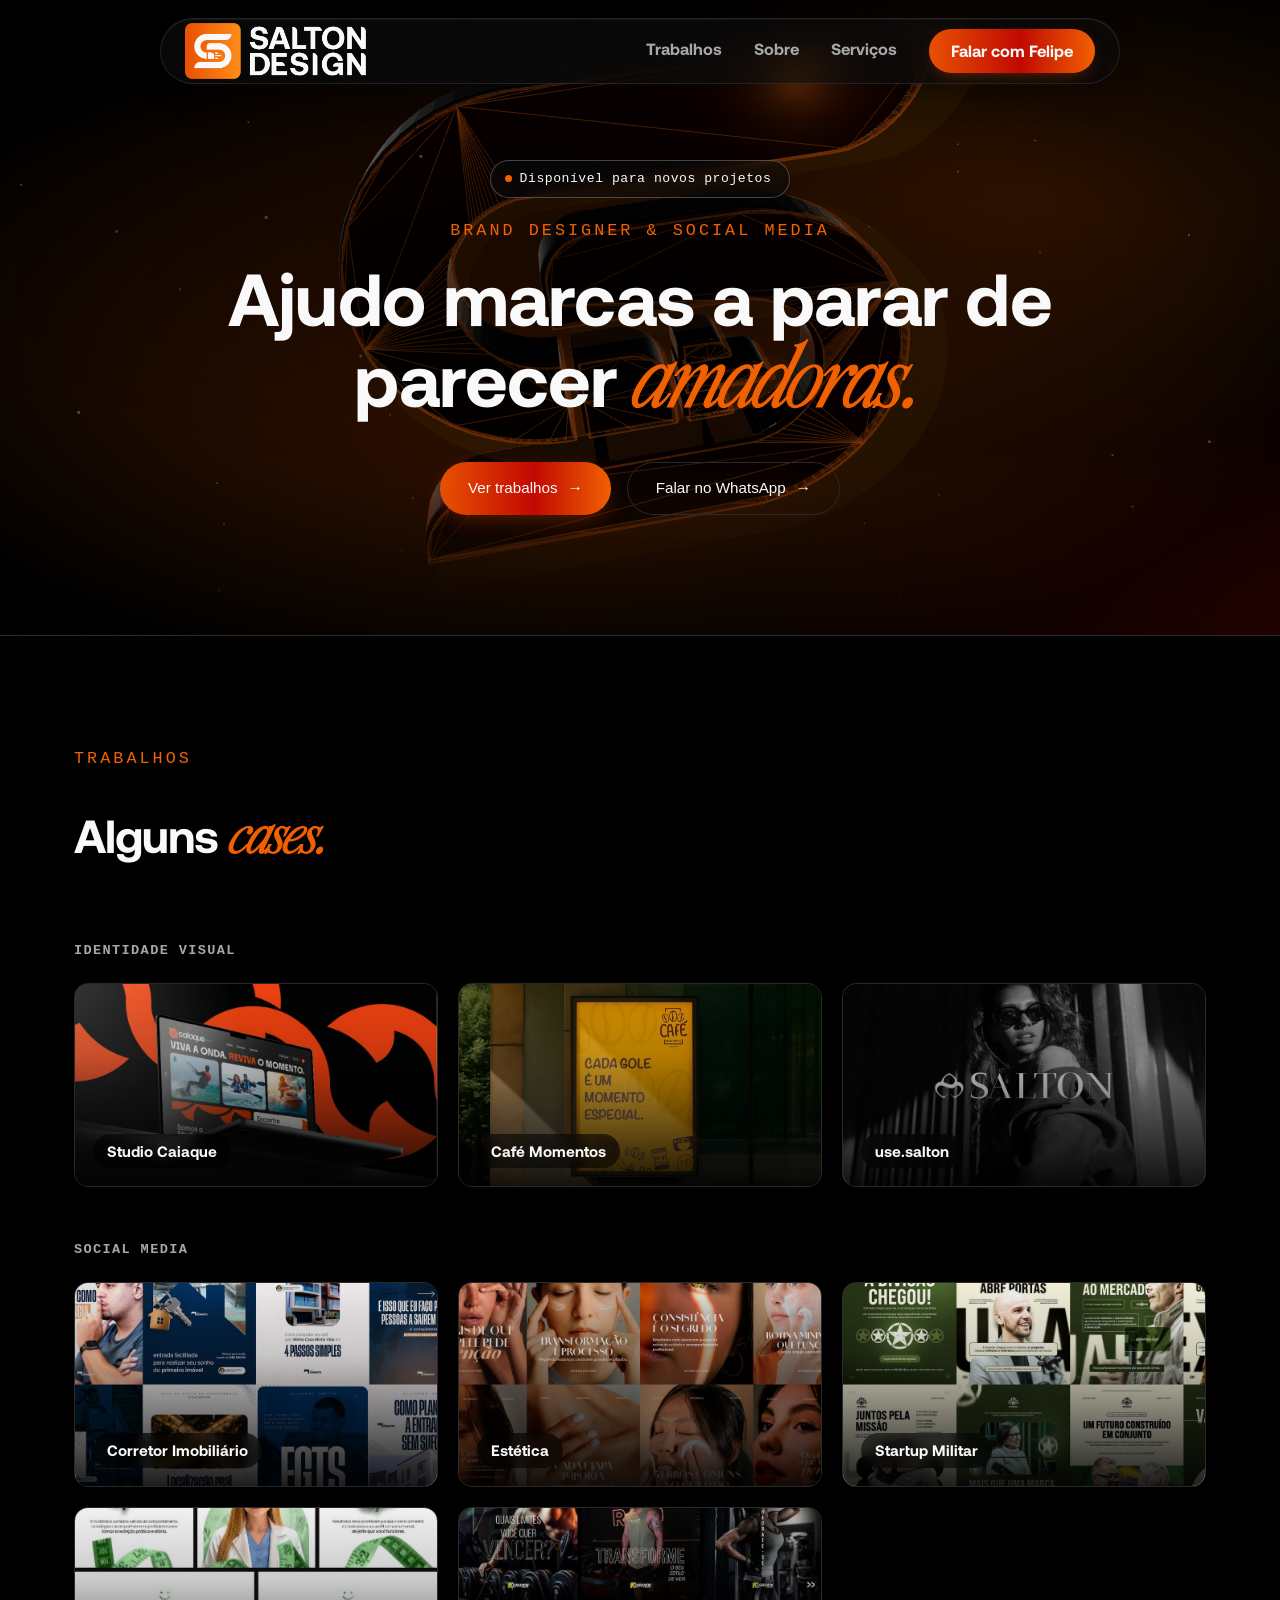
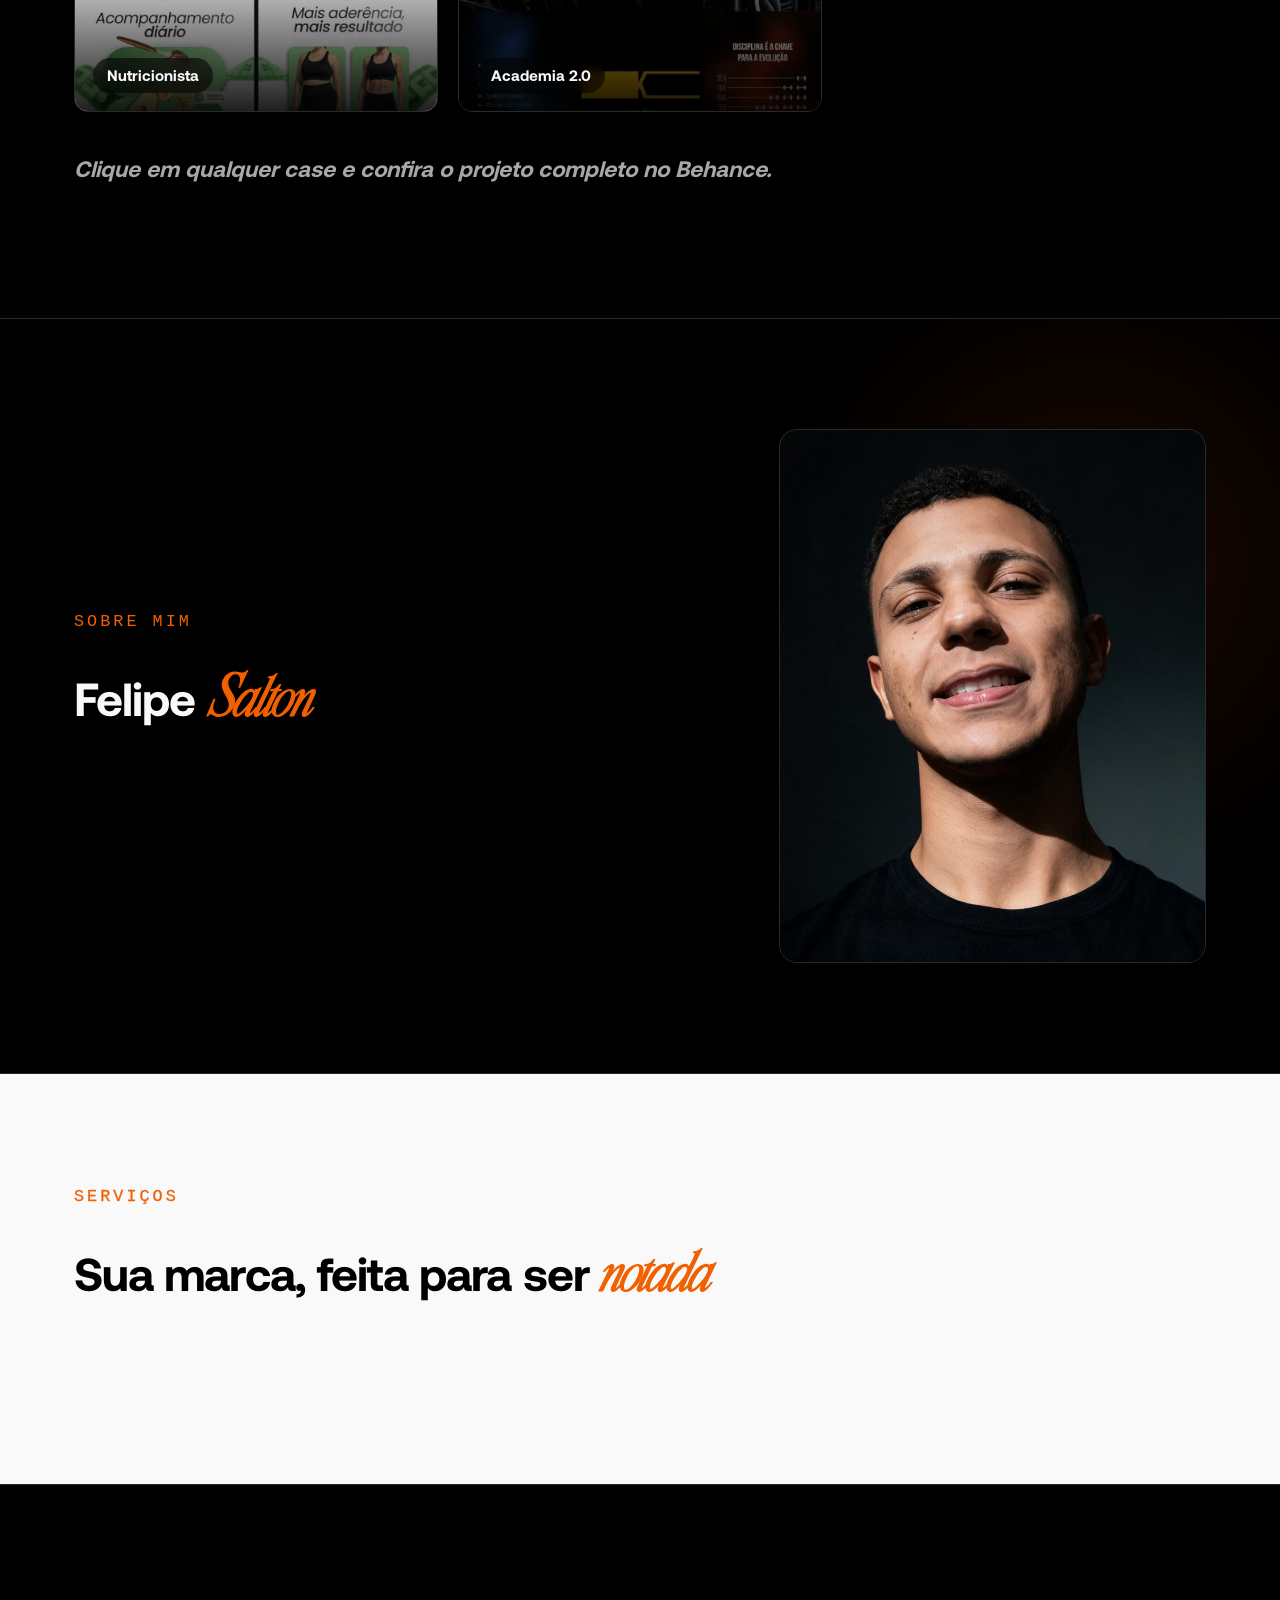
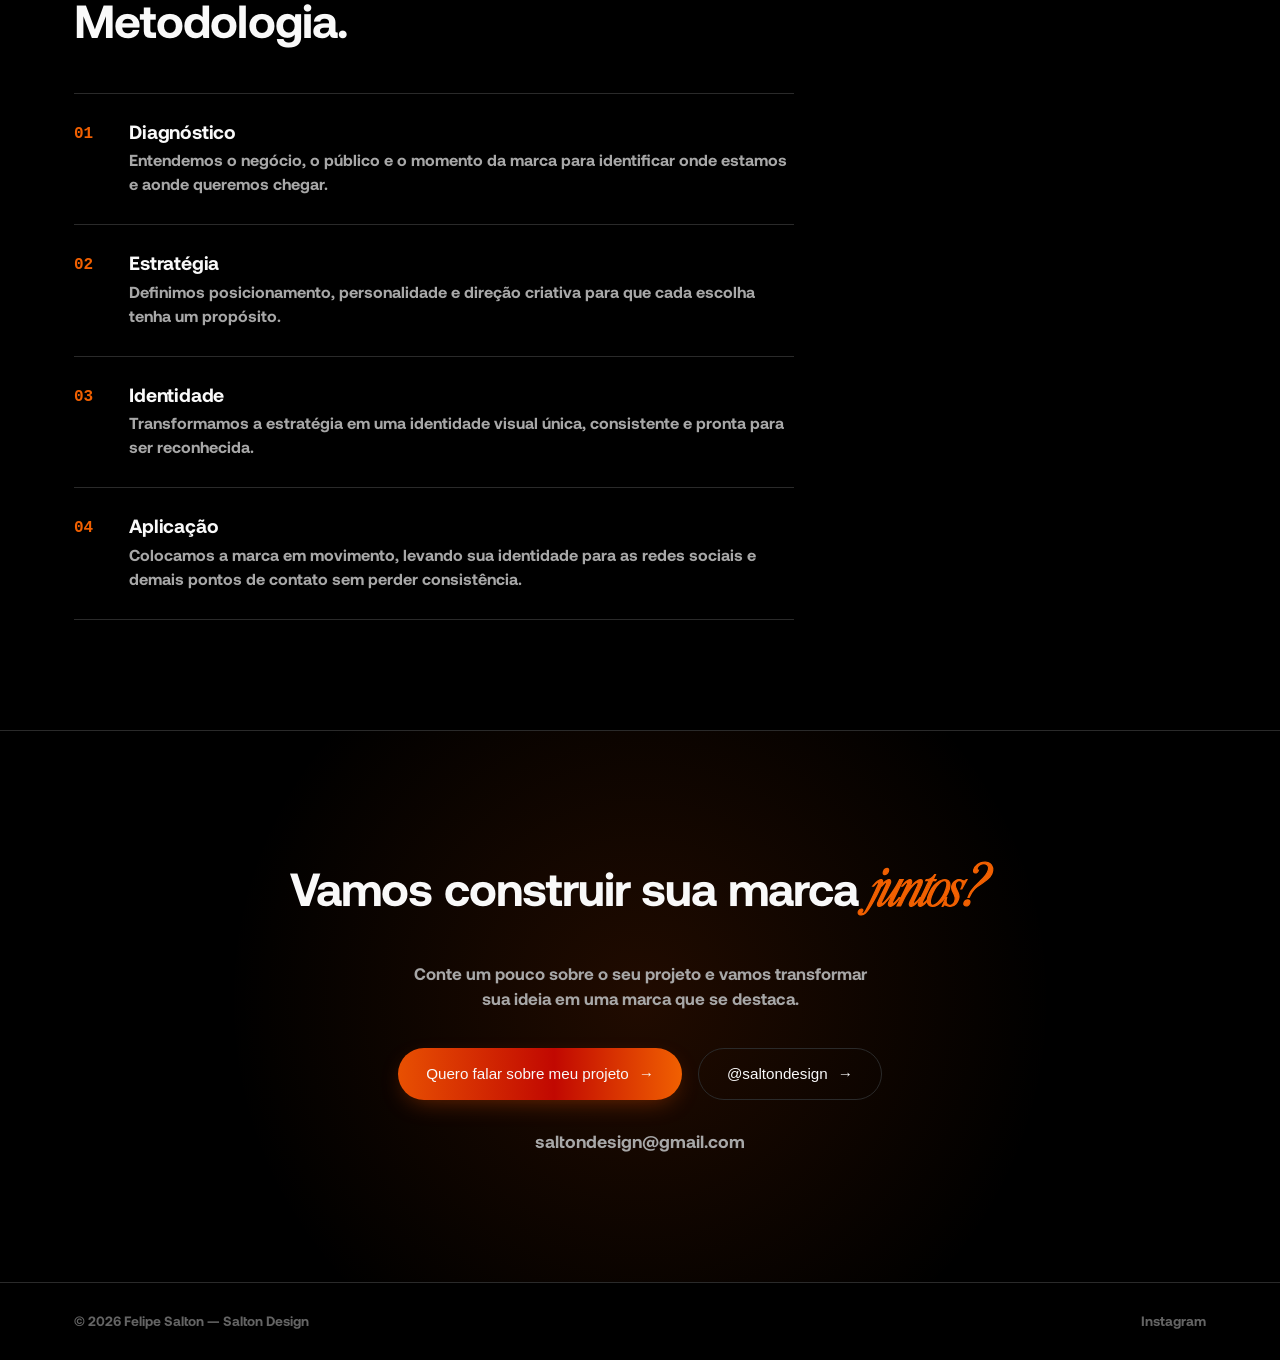
==== commit 15038a96: "Sobre/Servicos viram data-driven, editaveis pelo painel" ====
--- a/index.html
+++ b/index.html
@@ -69,28 +69,12 @@
         <div class="sobre-text reveal">
           <p class="eyebrow">Sobre mim</p>
           <h2>Felipe <em class="gradient-text">Salton</em></h2>
-          <p>
-            Olá! Muito prazer, sou Felipe Salton — tenho 25 anos e trabalho com Brand
-            Design e Social Media.
-          </p>
-          <p>
-            Meu foco é simples: transformar marcas em experiências visuais que as pessoas
-            lembram. Antes de qualquer traço, entendo o negócio e penso no posicionamento
-            — só então construo uma identidade que representa de verdade quem você é.
-            Acompanho de perto cada projeto, porque marca boa não se resume a um logo
-            bonito: é consistência, intenção e personalidade em cada ponto de contato.
-          </p>
-          <p>
-            Acredito que marcas fortes não são apenas bonitas, são claras, relevantes e
-            inesquecíveis.
-          </p>
-          <blockquote class="sobre-quote">
-            “E é exatamente isso que busco entregar em cada projeto.”
-          </blockquote>
+          <div id="sobre-paragraphs"></div>
+          <blockquote class="sobre-quote" id="sobre-quote"></blockquote>
         </div>
         <div class="sobre-photo reveal">
           <div class="photo-frame">
-            <img class="photo-img" src="assets/img/felipe-foto.jpg" alt="Felipe Salton" loading="lazy" />
+            <img class="photo-img" id="sobre-photo-img" src="assets/img/felipe-foto.jpg" alt="Felipe Salton" loading="lazy" />
           </div>
         </div>
       </div>
@@ -100,28 +84,7 @@
       <div class="container">
         <p class="eyebrow reveal">Serviços</p>
         <h2 class="reveal">Sua marca, feita para ser <em class="gradient-text">notada</em></h2>
-        <div class="servicos-grid servicos-grid--cinco">
-          <div class="servico-card reveal">
-            <h3>Identidade Visual</h3>
-            <p>Criamos uma identidade visual que traduz a essência da sua marca e a torna única, consistente e reconhecível.</p>
-          </div>
-          <div class="servico-card reveal">
-            <h3>Estratégia de Marca</h3>
-            <p>Construímos o posicionamento e a direção estratégica que orientam a comunicação e fortalecem a percepção da sua marca.</p>
-          </div>
-          <div class="servico-card reveal">
-            <h3>Naming</h3>
-            <p>Criamos nomes estratégicos, memoráveis e alinhados à essência do negócio — feitos para marcar desde o primeiro contato.</p>
-          </div>
-          <div class="servico-card reveal">
-            <h3>Motion Design</h3>
-            <p>Damos movimento à sua identidade com animações que aumentam o impacto e tornam a comunicação mais dinâmica.</p>
-          </div>
-          <div class="servico-card reveal">
-            <h3>Social Media</h3>
-            <p>Transformamos a estratégia da marca em conteúdo para as redes sociais, mantendo consistência visual, posicionamento e personalidade.</p>
-          </div>
-        </div>
+        <div class="servicos-grid reveal" id="servicos-grid"></div>
       </div>
     </section>
 
--- a/css/style.css
+++ b/css/style.css
@@ -94,7 +94,7 @@
   background-image: url("data:image/svg+xml;utf8,<svg xmlns='http://www.w3.org/2000/svg' width='120' height='120'><filter id='n'><feTurbulence type='fractalNoise' baseFrequency='0.9' numOctaves='2' stitchTiles='stitch'/></filter><rect width='100%25' height='100%25' filter='url(%23n)'/></svg>");
 }
 
-main, .site-header, .site-footer, .marquee { position: relative; z-index: 1; }
+main, .site-header, .site-footer { position: relative; z-index: 1; }
 
 /* Brilho que acompanha o cursor — só em telas com mouse de verdade */
 .cursor-glow {
@@ -441,44 +441,6 @@
   gap: 16px;
   justify-content: center;
   flex-wrap: wrap;
-}
-
-/* Marquee ------------------------------------------------------------- */
-
-.marquee {
-  overflow: hidden;
-  border-top: 1px solid var(--gray-border);
-  border-bottom: 1px solid var(--gray-border);
-  padding: 22px 0;
-  background: var(--black);
-}
-
-.marquee-track {
-  display: flex;
-  align-items: center;
-  gap: 28px;
-  width: max-content;
-  animation: marquee 26s linear infinite;
-  will-change: transform;
-  transform: translateZ(0);
-  font-family: var(--font-body);
-  font-weight: 400;
-  text-transform: uppercase;
-  letter-spacing: 0.04em;
-  font-size: clamp(1rem, 1.6vw, 1.35rem);
-  color: var(--white);
-  white-space: nowrap;
-}
-
-.marquee-track .dot { display: none; }
-
-@keyframes marquee {
-  from { transform: translateX(0); }
-  to { transform: translateX(-50%); }
-}
-
-@media (prefers-reduced-motion: reduce) {
-  .marquee-track { animation: none; }
 }
 
 /* Section generic ------------------------------------------------------ */
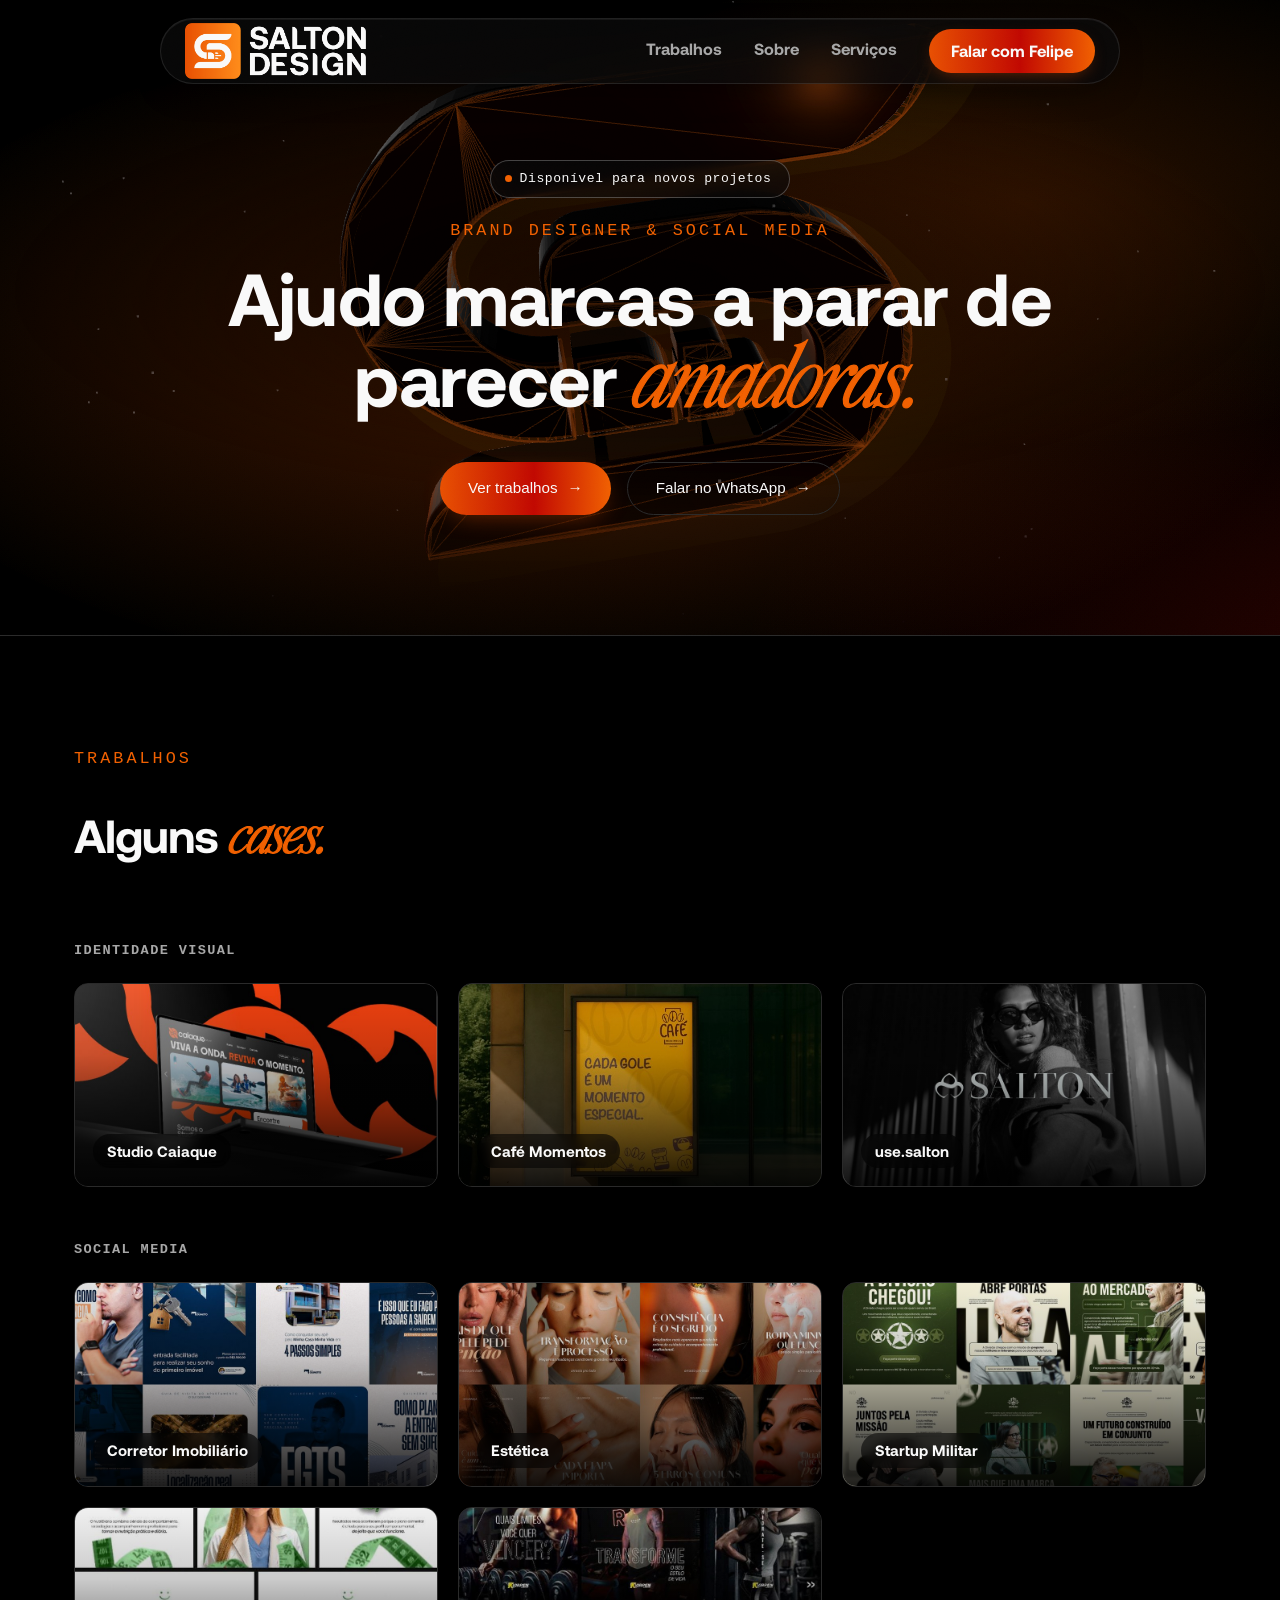
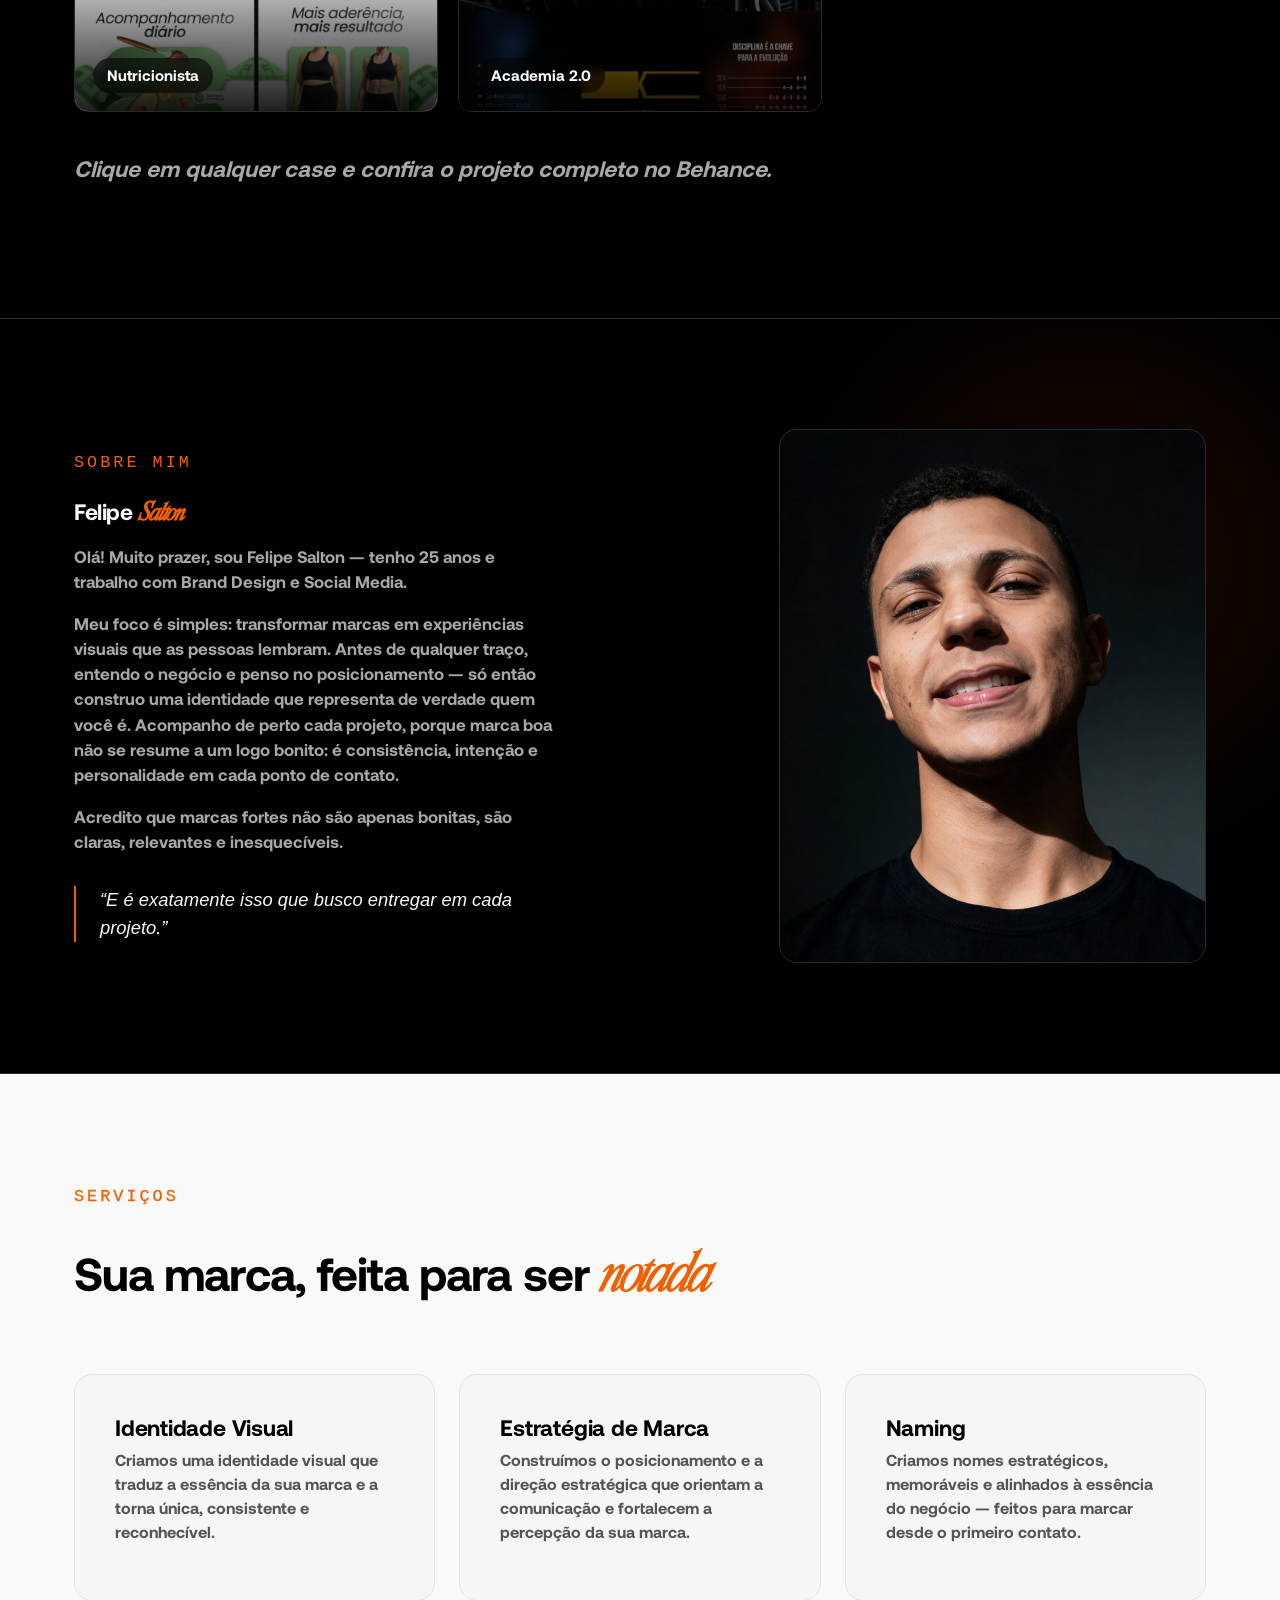
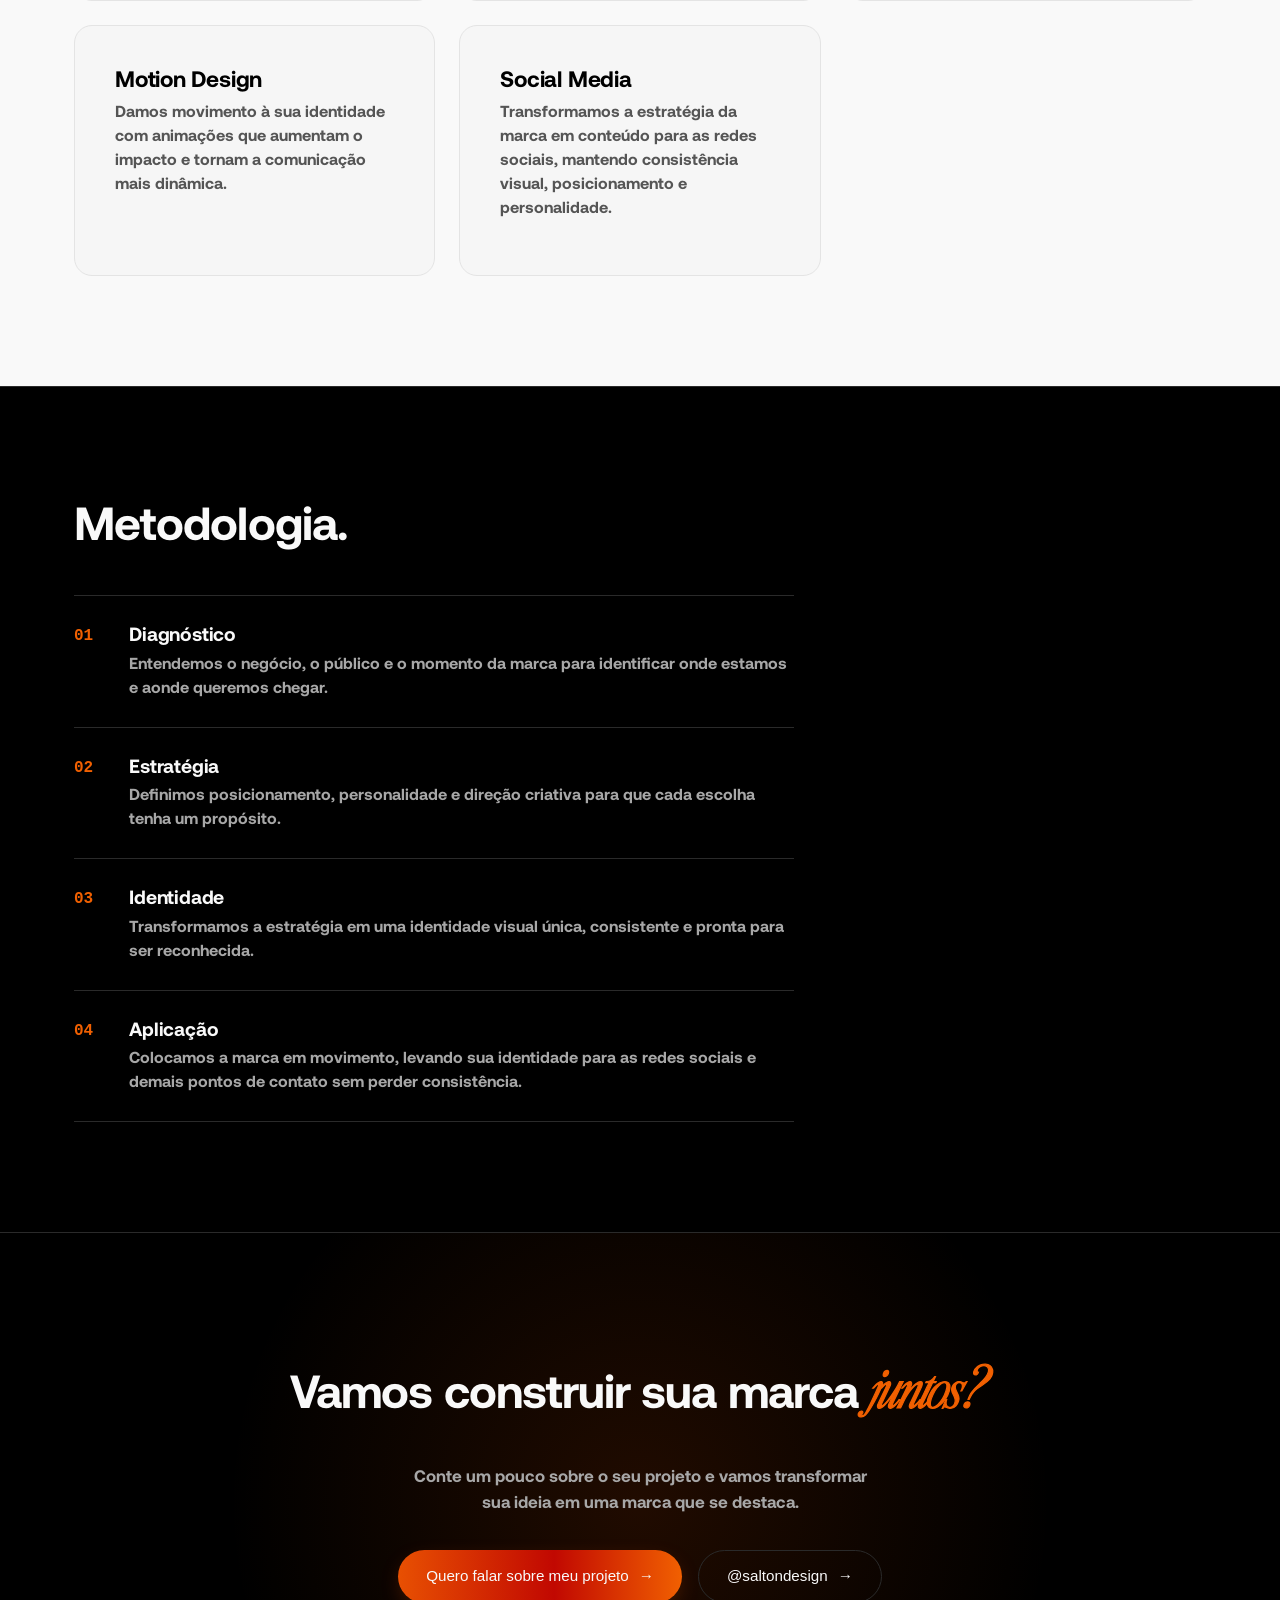
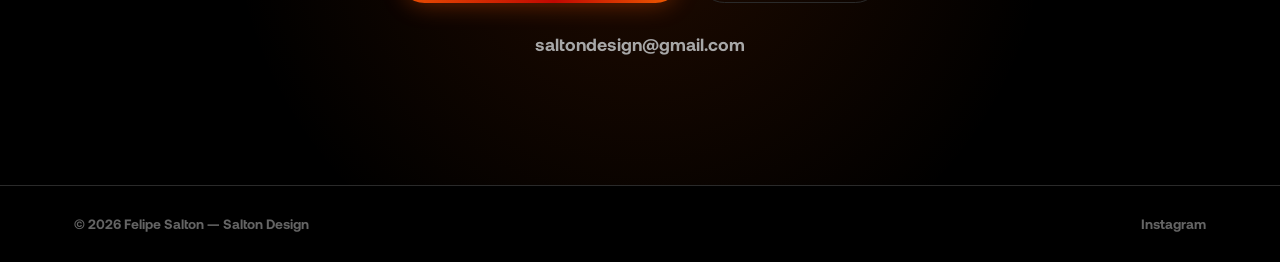
==== commit 3a13d578: "Adiciona faixa solida atras do header pra cobrir conteudo em telas largas" ====
--- a/index.html
+++ b/index.html
@@ -16,6 +16,7 @@
 
   <div class="progress-bar" id="progressBar"></div>
   <div class="cursor-glow" id="cursorGlow" aria-hidden="true"></div>
+  <div class="header-backdrop" aria-hidden="true"></div>
 
   <header class="site-header" id="top">
     <div class="container header-inner">
--- a/css/style.css
+++ b/css/style.css
@@ -482,6 +482,10 @@
 }
 
 .sobre-text p { font-size: 1.05rem; max-width: 480px; }
+
+.sobre-text h2 { font-size: 1.4rem; }
+
+.sobre-text h2 .gradient-text { font-size: 1.2em; }
 
 .sobre-quote {
   margin: 32px 0 0;
